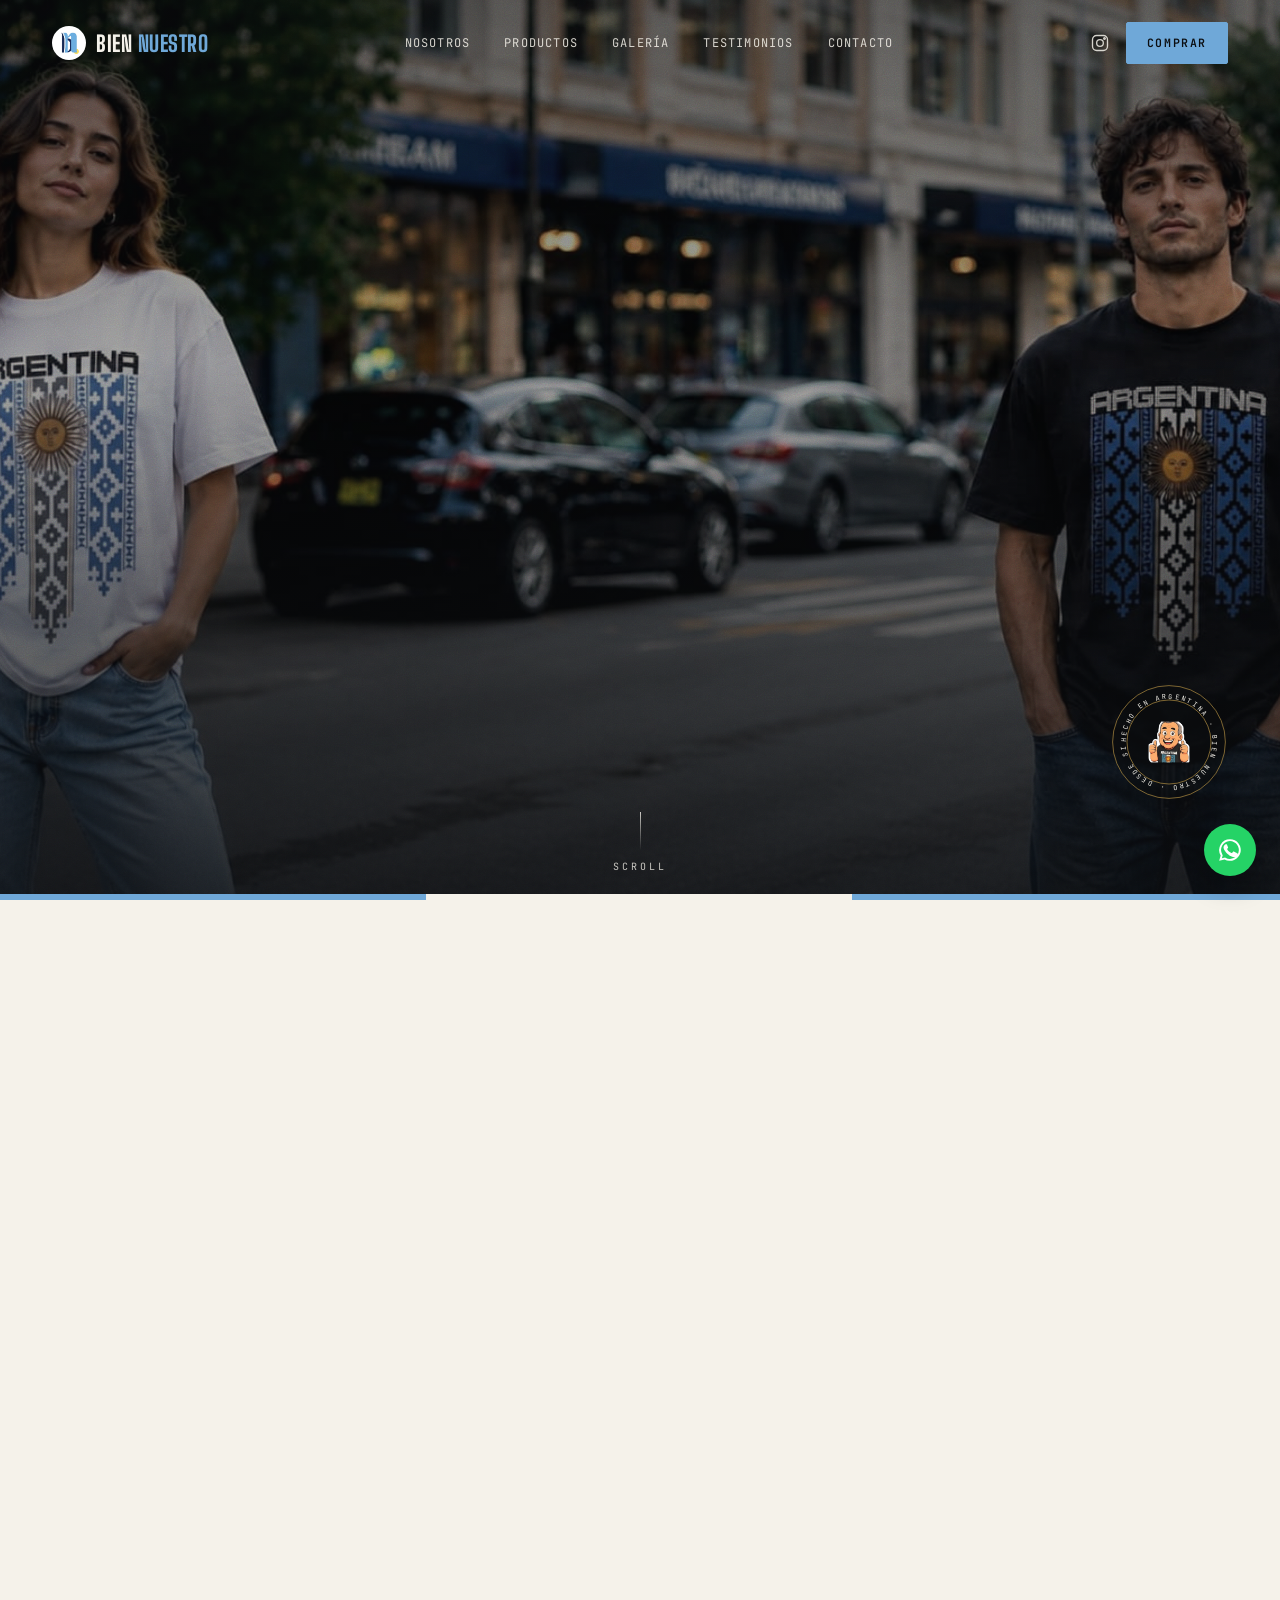
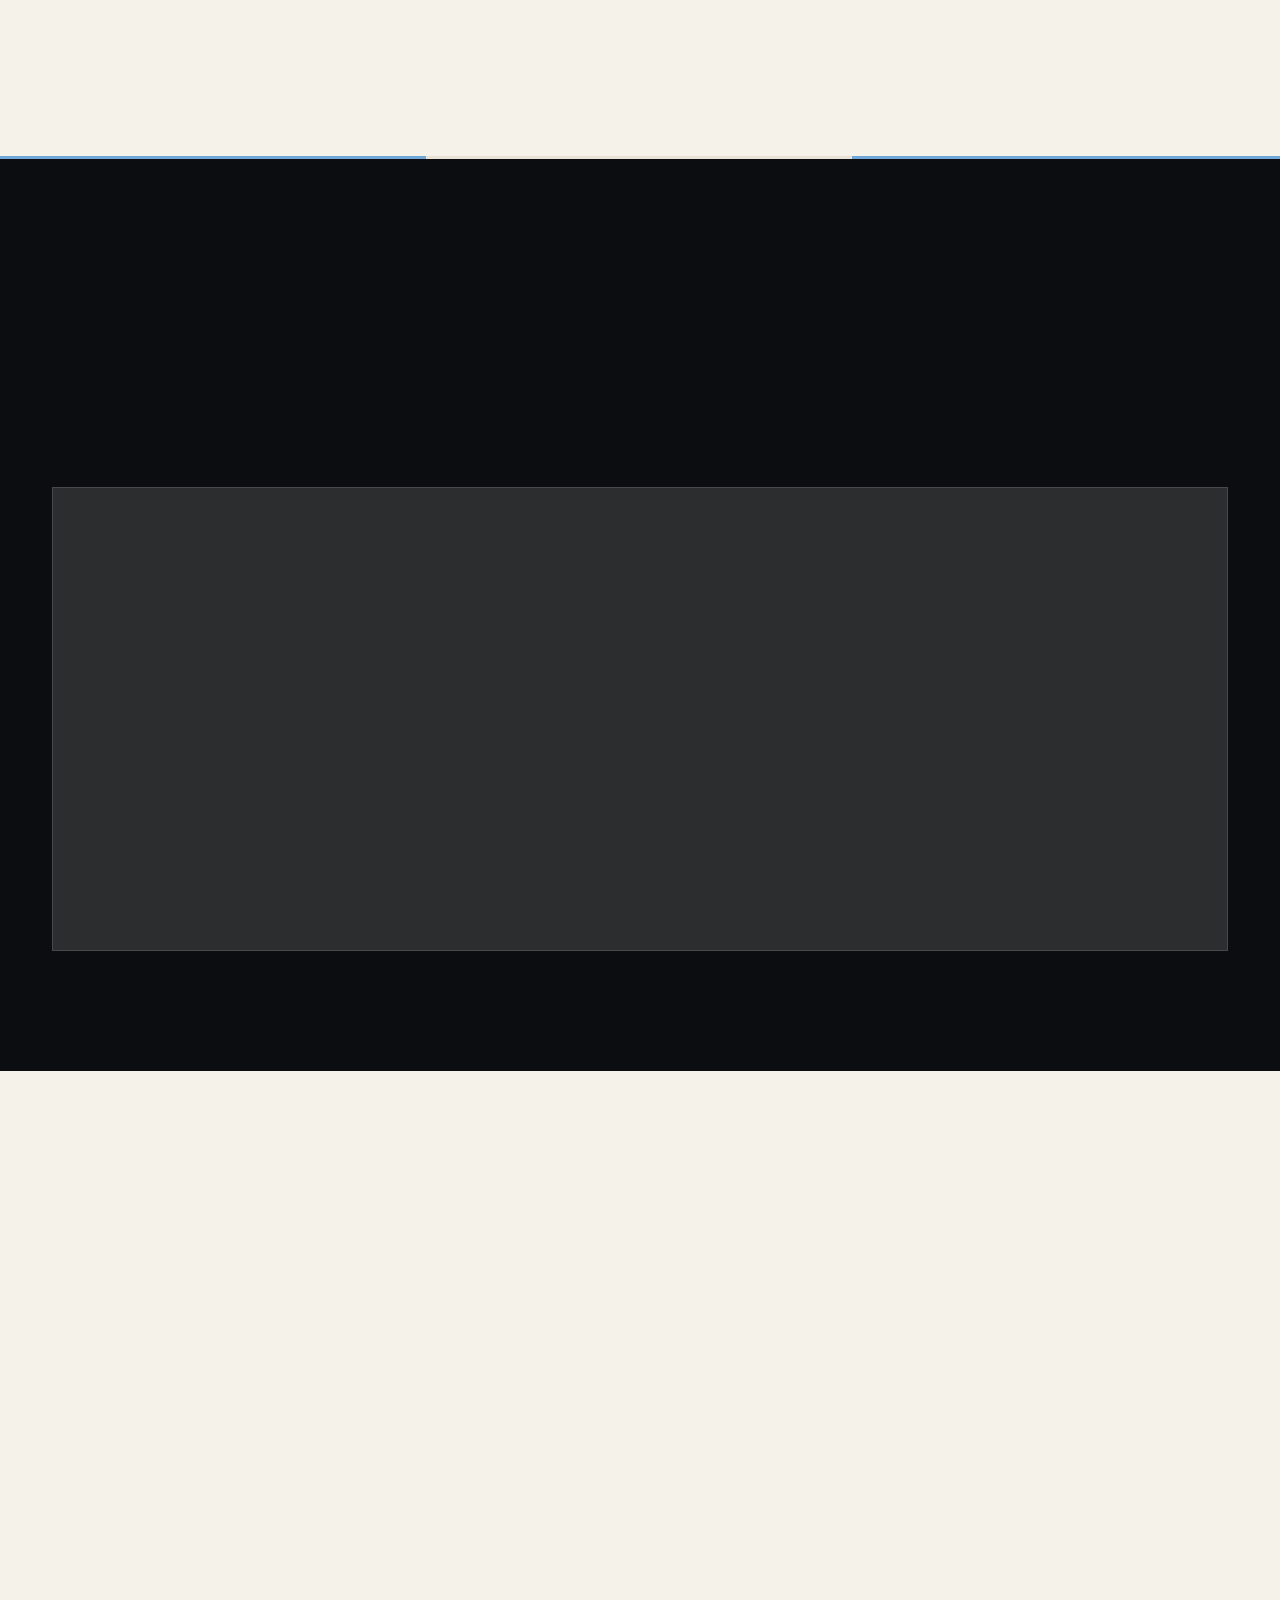
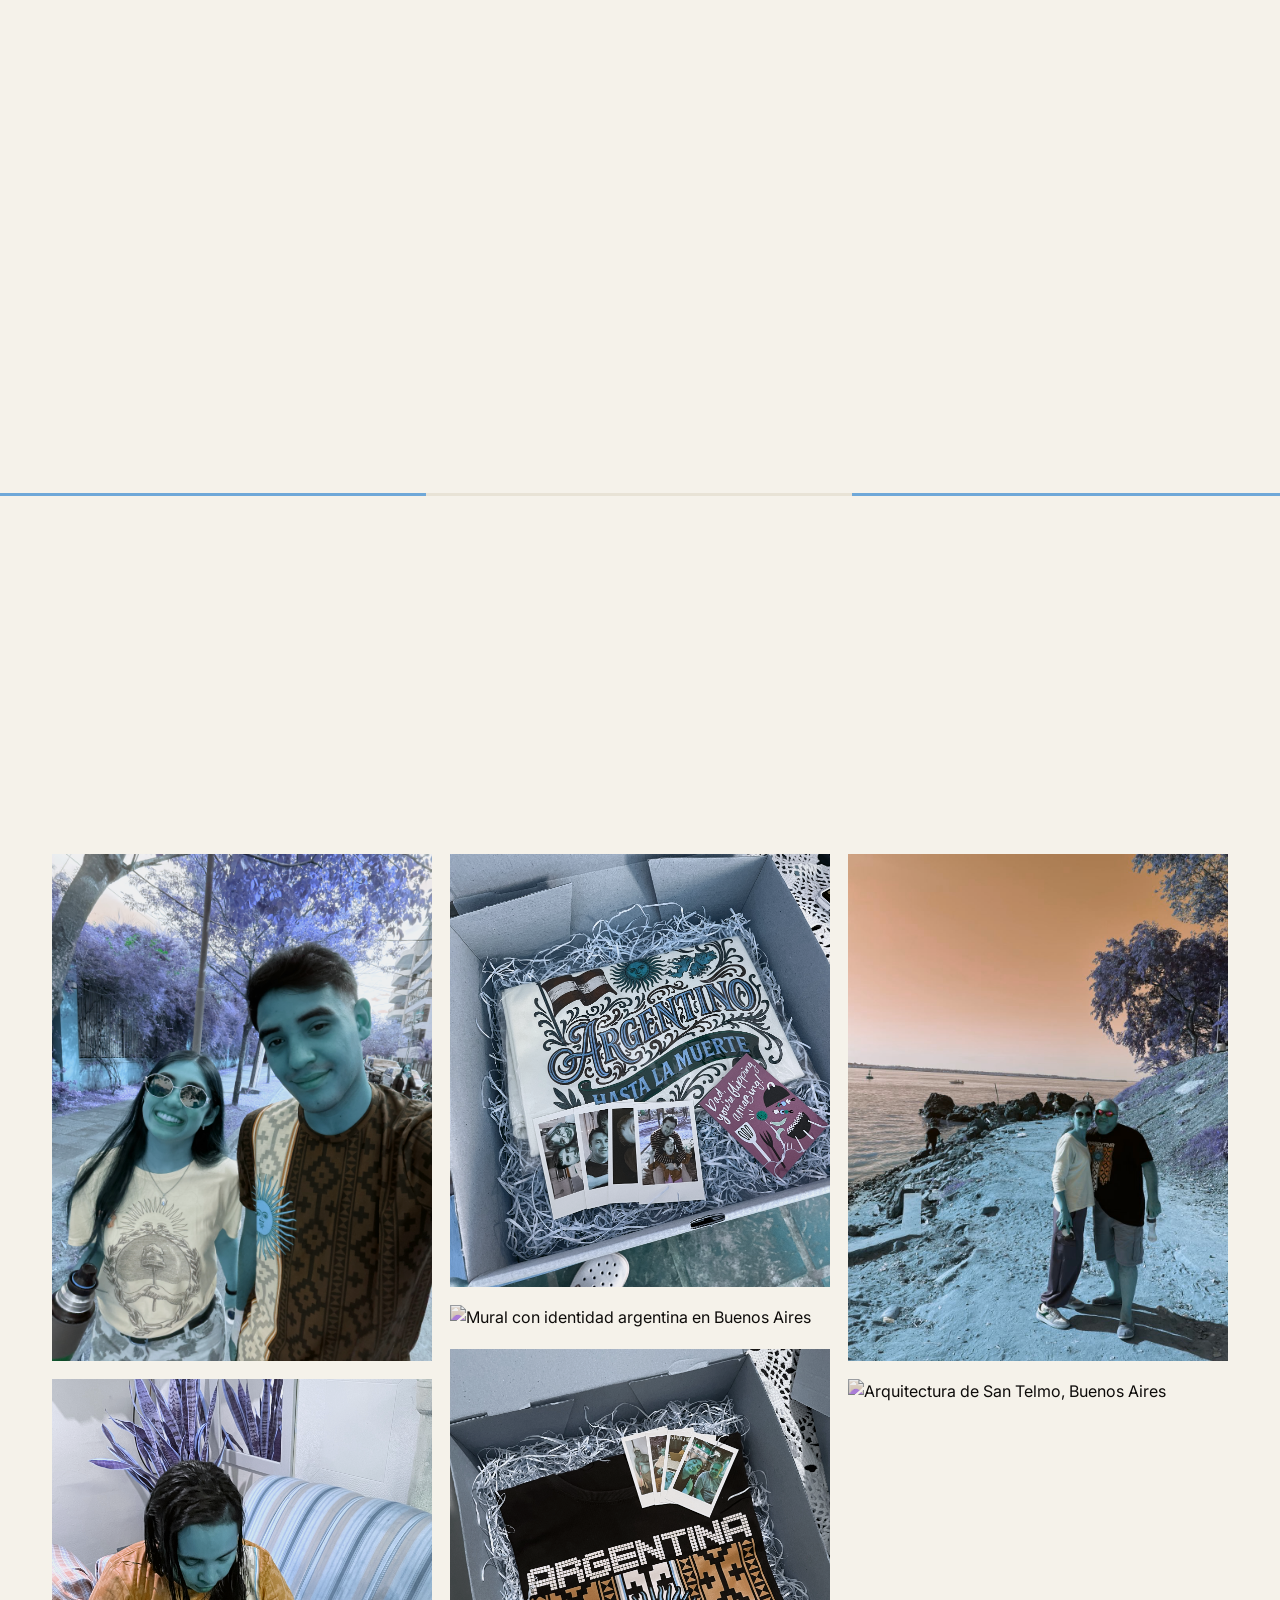
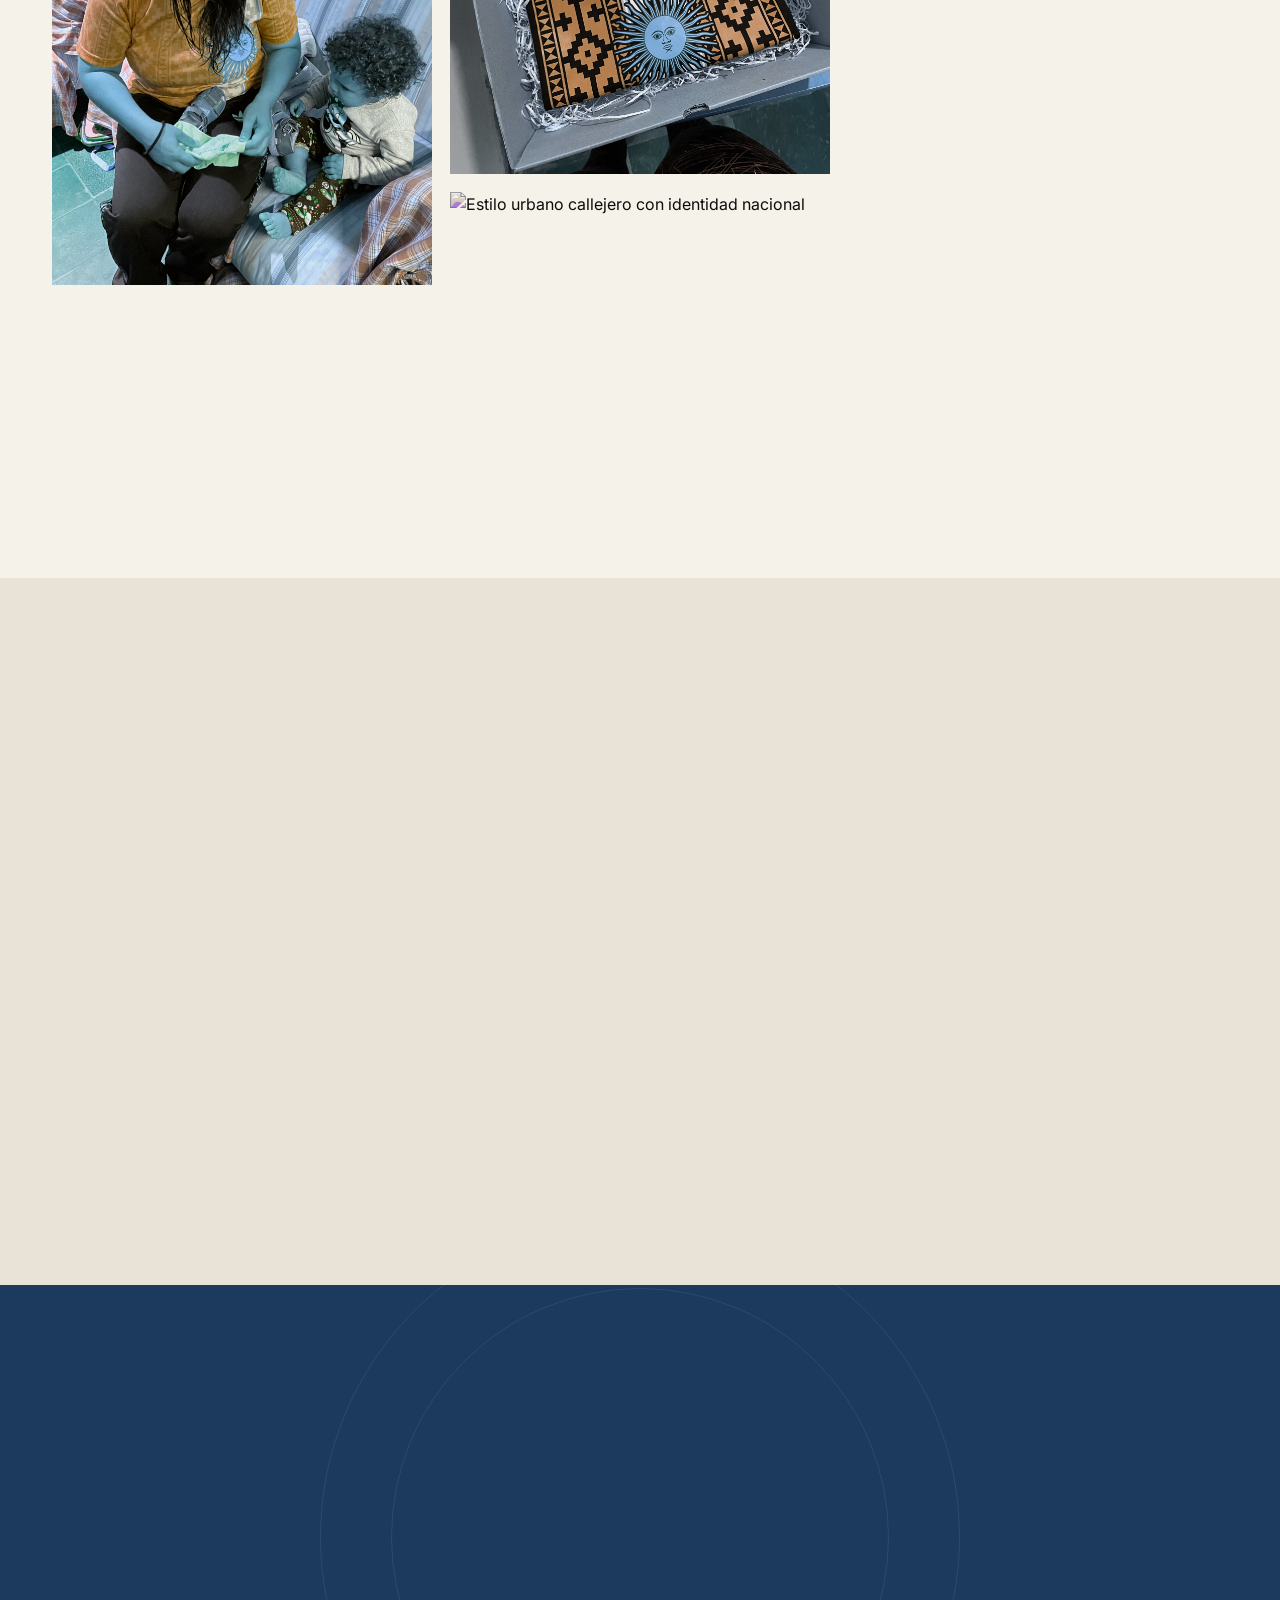
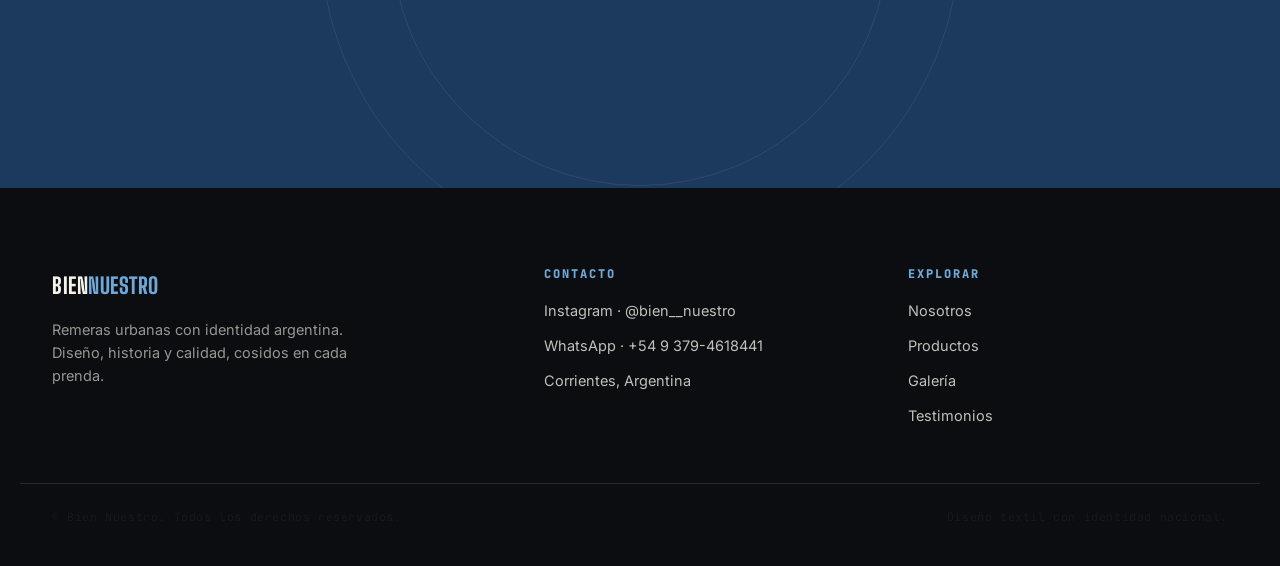
==== bien.html @ 84ff48a2 "first commit" ====
<!DOCTYPE html>
<html lang="es-AR">
<head>
<meta charset="UTF-8">
<meta name="viewport" content="width=device-width, initial-scale=1.0">
<title>Bien Nuestro — Remeras urbanas con identidad argentina</title>
<meta name="title" content="Bien Nuestro — Remeras urbanas con identidad argentina">
<meta name="description" content="Remeras urbanas con diseños exclusivos inspirados en la historia y la cultura argentina: Guarda Pampa, San Martín, Escudo Nacional, Malvinas y más. Producción nacional, calidad premium, envíos a todo el país.">
<meta name="keywords" content="remeras argentinas, ropa urbana argentina, remeras guarda pampa, remeras san martin, indumentaria nacional, bien nuestro">
<meta name="author" content="Bien Nuestro">
<meta name="robots" content="index, follow">
<link rel="canonical" href="https://www.biennuestro.com.ar/">

<!-- Open Graph -->
<meta property="og:type" content="website">
<meta property="og:url" content="https://www.biennuestro.com.ar/">
<meta property="og:title" content="Bien Nuestro — Remeras urbanas con identidad argentina">
<meta property="og:description" content="Diseños exclusivos inspirados en la historia y la cultura argentina. Producción nacional, calidad premium.">
<meta property="og:image" content="https://images.unsplash.com/photo-1521572163474-6864f9cf17ab?w=1200&q=80">
<meta property="og:locale" content="es_AR">

<!-- Twitter -->
<meta property="twitter:card" content="summary_large_image">
<meta property="twitter:title" content="Bien Nuestro — Remeras urbanas con identidad argentina">
<meta property="twitter:description" content="Diseños exclusivos inspirados en la historia y la cultura argentina. Producción nacional, calidad premium.">
<meta property="twitter:image" content="https://images.unsplash.com/photo-1521572163474-6864f9cf17ab?w=1200&q=80">

<link rel="icon" type="image/svg+xml" href="./Images/logo.png"/>

<link rel="preconnect" href="https://fonts.googleapis.com">
<link rel="preconnect" href="https://fonts.gstatic.com" crossorigin>
<link href="https://fonts.googleapis.com/css2?family=Big+Shoulders+Display:wght@600;700;800;900&family=Inter:wght@400;500;600;700&family=JetBrains+Mono:wght@400;500;600&display=swap" rel="stylesheet">

<link rel="stylesheet" href="./Css/style.css">
</head>
<body>

<!-- ============ SKIP LINK ============ -->
<a class="skip-link" href="#main">Saltar al contenido principal</a>

<!-- ============ HEADER ============ -->
<header class="site-header" id="siteHeader">
  <div class="wrap header-inner">
    <a href="#inicio" class="brand" aria-label="Bien Nuestro — inicio">
      <span class="brand-mark" aria-hidden="true">
        <img src="./Images/logo.jpeg" alt="Logo de Bien Nuestro" width="34" height="34" loading="lazy" style="border-radius: 50%;" />
      </span>
      <span class="brand-name">BIEN <em>NUESTRO</em></span>
      <!-- <span class="brand-name">
        <img src="./Images/bien_nuestro.png" alt="Bien Nuestro" width="100" height="auto" />
      </span> -->
    </a>

    <nav class="main-nav" id="mainNav" aria-label="Navegación principal">
      <a href="#nosotros">Nosotros</a>
      <a href="#productos">Productos</a>
      <a href="#galeria">Galería</a>
      <a href="#testimonios">Testimonios</a>
      <a href="#contacto">Contacto</a>
    </nav>

    <div class="header-actions">
      <a href="https://instagram.com/bien__nuestro" target="_blank" rel="noopener" class="icon-link" aria-label="Instagram de Bien Nuestro">
        <svg viewBox="0 0 24 24" width="20" height="20" fill="none" stroke="currentColor" stroke-width="1.6"><rect x="3" y="3" width="18" height="18" rx="5"/><circle cx="12" cy="12" r="4"/><circle cx="17.4" cy="6.6" r="1"/></svg>
      </a>
      <a href="#productos" class="btn btn-primary btn-small">Comprar</a>
      <button class="menu-toggle" id="menuToggle" aria-label="Abrir menú" aria-expanded="false" aria-controls="mainNav">
        <span></span><span></span><span></span>
      </button>
    </div>
  </div>
</header>

<main id="main">

  <!-- ============ HERO ============ -->
  <section class="hero" id="inicio">
    <div class="hero-media" id="heroMedia">
      <!-- <img src="https://images.unsplash.com/photo-1521572163474-6864f9cf17ab?w=1800&q=80" alt="Persona caminando por una calle de San Telmo, Buenos Aires, con una remera de Bien Nuestro" loading="eager"> -->
      <img src="./Images/hero.jpeg" alt="Persona caminando por una calle de San Telmo, Buenos Aires, con una remera de Bien Nuestro" loading="eager">
      <div class="hero-scrim" aria-hidden="true"></div>
      <div class="hero-grain" aria-hidden="true"></div>
    </div>

    <div class="hero-stripe" aria-hidden="true"></div>

    <div class="wrap hero-content">
      <p class="eyebrow reveal">HECHO EN ARGENTINA · COLECCIÓN URBANA</p>
      <h1 class="hero-title reveal">Vestí con orgullo<br>nuestra identidad.</h1>
      <p class="hero-sub reveal">Remeras urbanas con diseños inspirados en la historia,<br class="only-desktop"> la cultura y el espíritu argentino.</p>
      <div class="hero-actions reveal">
        <a href="#productos" class="btn btn-primary">Comprar ahora</a>
        <a href="#productos" class="btn btn-outline-light">Ver catálogo</a>
        <a href="https://instagram.com/bien__nuestro" target="_blank" rel="noopener" class="btn btn-ghost-light">
          <svg viewBox="0 0 24 24" width="16" height="16" fill="none" stroke="currentColor" stroke-width="1.8"><rect x="3" y="3" width="18" height="18" rx="5"/><circle cx="12" cy="12" r="4"/><circle cx="17.4" cy="6.6" r="1"/></svg>
          Instagram
        </a>
      </div>
    </div>

    <div class="hero-seal" aria-hidden="true">
      <svg viewBox="0 0 200 200" width="120" height="120" xmlns:xlink="http://www.w3.org/1999/xlink">
        <defs>
          <path id="sealCircle" d="M100,100 m-72,0 a72,72 0 1,1 144,0 a72,72 0 1,1 -144,0"/>
          <clipPath id="avatarClip">
            <circle cx="100" cy="100" r="50"/>
          </clipPath>
        </defs>
        <circle cx="100" cy="100" r="94" fill="rgba(11,13,16,0.55)" stroke="#C9A24B" stroke-width="1"/>
        <circle cx="100" cy="100" r="70" fill="none" stroke="#C9A24B" stroke-width="1"/>
        <text font-family="'JetBrains Mono', monospace" font-size="11.2" letter-spacing="3.5" fill="#F5F2EA">
          <textPath href="#sealCircle" startOffset="0%">HECHO EN ARGENTINA · BIEN NUESTRO · DESDE SIEMPRE ·</textPath>
        </text>
        <image xlink:href="./Images/tonito.png" href="./Images/tonito.png" title="Tono Souza" width="68" height="68" x="66" y="66" clip-path="url(#avatarClip)" preserveAspectRatio="xMidYMid slice"/>
        <!-- <circle cx="100" cy="100" r="34" fill="none" stroke="#C9A24B" stroke-width="0"/> -->
      </svg>
    </div>

    <button class="scroll-cue" id="scrollCue" aria-label="Bajar a la siguiente sección">
      <span class="scroll-cue-line"></span>
      <span class="scroll-cue-label">SCROLL</span>
    </button>
  </section>

  <!-- ============ NOSOTROS ============ -->
  <section class="section nosotros" id="nosotros">
    <div class="wrap nosotros-grid">
      <div class="nosotros-media reveal">
        <!-- <img src="https://images.unsplash.com/photo-1489274495757-95c7c837b101?w=1000&q=80" alt="Detalle de estampado textil sobre una remera negra, técnica de serigrafía" loading="lazy"> -->
        <img src="./Images/IMG_5255.jpg" alt="Detalle de estampado textil sobre una remera negra, técnica de serigrafía" loading="lazy">
        <span class="tag-float">ED. NACIONAL</span>
      </div>
      <div class="nosotros-copy">
        <p class="eyebrow reveal">NUESTRA HISTORIA</p>
        <h2 class="reveal">No es una remera.<br>Es una manera de pararse frente al mundo.</h2>
        <p class="reveal">Bien Nuestro nació de una idea simple: la identidad argentina no se guarda en un cajón, se usa todos los días. Tomamos lo que nos representa —la Guarda Pampa, el Sol de Mayo, la figura de San Martín, el Escudo, las Islas Malvinas— y lo llevamos a la calle, al subte, a la cancha, al asado con amigos.</p>
        <p class="reveal">Cada diseño se piensa, se dibuja y se estampa en Argentina, con procesos que priorizan la durabilidad del color y la calidad de la tela por sobre la producción en masa. No tenemos remeras para todos. Las tenemos para quienes eligen llevar puesto lo que son.</p>
        <div class="nosotros-stats reveal">
          <div><strong>100%</strong><span>Producción nacional</span></div>
          <div><strong>+30</strong><span>Diseños exclusivos</span></div>
          <div><strong>&#9733;&#9733;&#9733;&#9733;&#9733;</strong><span>Calidad certificada</span></div>
        </div>
      </div>
    </div>
  </section>

  <div class="flag-divider" aria-hidden="true"></div>

  <!-- ============ BENEFICIOS ============ -->
  <section class="section beneficios">
    <div class="wrap">
      <div class="section-head center">
        <p class="eyebrow reveal">POR QUÉ BIEN NUESTRO</p>
        <h2 class="reveal">Cada detalle, pensado para durar</h2>
      </div>
      <ul class="beneficios-grid">
        <li class="reveal">
          <svg viewBox="0 0 24 24" width="30" height="30" fill="none" stroke="currentColor" stroke-width="1.5"><path d="M12 2l7 4v6c0 5-3.5 8.5-7 10-3.5-1.5-7-5-7-10V6z"/><path d="M9 12l2 2 4-4"/></svg>
          <h3>Calidad premium</h3>
          <p>Algodón de gramaje superior, seleccionado para que la prenda mantenga su forma lavado tras lavado.</p>
        </li>
        <li class="reveal">
          <svg viewBox="0 0 24 24" width="30" height="30" fill="none" stroke="currentColor" stroke-width="1.5"><path d="M4 4h16v16H4z"/><path d="M4 9h16M9 21V9"/></svg>
          <h3>Estampados duraderos</h3>
          <p>Serigrafía de alta densidad que resiste el uso diario sin agrietarse ni perder color.</p>
        </li>
        <li class="reveal">
          <svg viewBox="0 0 24 24" width="30" height="30" fill="none" stroke="currentColor" stroke-width="1.5"><circle cx="12" cy="8" r="4"/><path d="M4 21c1-4 5-6 8-6s7 2 8 6"/></svg>
          <h3>Diseños exclusivos</h3>
          <p>Ilustraciones propias, no genéricas: cada gráfico se crea a partir de un símbolo real de nuestra historia.</p>
        </li>
        <li class="reveal">
          <svg viewBox="0 0 24 24" width="30" height="30" fill="none" stroke="currentColor" stroke-width="1.5"><path d="M3 12l9-9 9 9"/><path d="M5 10v10h14V10"/></svg>
          <h3>Producción nacional</h3>
          <p>Confeccionadas por talleres argentinos, sosteniendo trabajo y oficio local en cada prenda.</p>
        </li>
        <li class="reveal">
          <svg viewBox="0 0 24 24" width="30" height="30" fill="none" stroke="currentColor" stroke-width="1.5"><rect x="1" y="7" width="15" height="10" rx="1"/><path d="M16 10h4l3 3v4h-7z"/><circle cx="6" cy="19" r="1.6"/><circle cx="18" cy="19" r="1.6"/></svg>
          <h3>Envíos a todo el país</h3>
          <p>Recibí tu pedido estés donde estés, con seguimiento desde que sale del local.</p>
        </li>
        <li class="reveal">
          <svg viewBox="0 0 24 24" width="30" height="30" fill="none" stroke="currentColor" stroke-width="1.5"><path d="M21 15a2 2 0 01-2 2H7l-4 4V5a2 2 0 012-2h14a2 2 0 012 2z"/></svg>
          <h3>Atención personalizada</h3>
          <p>Te asesoramos por WhatsApp antes, durante y después de la compra. Sin bots, sin vueltas.</p>
        </li>
      </ul>
    </div>
  </section>

  <!-- ============ PRODUCTOS ============ -->
  <section class="section productos" id="productos">
    <div class="wrap">
      <div class="section-head">
        <p class="eyebrow reveal">CATÁLOGO</p>
        <h2 class="reveal">Diseños que cuentan quiénes somos</h2>
        <p class="section-lead reveal">Cada remera es una ficha de nuestra identidad. Elegí la que más te representa.</p>
      </div>

      <div class="productos-grid">
        <article class="product-card product-card--large reveal">
          <div class="product-media">
            <!-- <img src="https://images.unsplash.com/photo-1503342217505-b0a15ec3261c?w=1000&q=80" alt="Remera Bien Nuestro con diseño Guarda Pampa" loading="lazy"> -->
            <img src="./Images/IMG_8221.jpg" alt="Remera Bien Nuestro con diseño Guarda Pampa" loading="lazy">
            <span class="product-badge">CP-R00001</span>
          </div>
          <div class="product-body">
            <h3>Guarda Pampa</h3>
            <p>El patrón textil más antiguo de nuestra tierra, reinterpretado en clave urbana. Un clásico que nunca pasa de moda porque nunca fue moda: es raíz.</p>
            <a href="#contacto" class="btn btn-outline-dark btn-small">Consultar</a>
          </div>
        </article>

        <article class="product-card reveal">
          <div class="product-media">
            <!-- <img src="https://images.unsplash.com/photo-1521572267360-ee0c2909d518?w=700&q=80" alt="Remera Bien Nuestro con diseño del General José de San Martín" loading="lazy"> -->
            <img src="https://images.unsplash.com/photo-1521572267360-ee0c2909d518?w=700&q=80" alt="Remera Bien Nuestro con diseño del General José de San Martín" loading="lazy">
            <span class="product-badge">CP-R00012</span>
          </div>
          <div class="product-body">
            <h3>General San Martín</h3>
            <p>El Libertador, ilustrado con trazo urbano. Para llevar la historia sin solemnidad.</p>
            <a href="#contacto" class="btn btn-outline-dark btn-small">Consultar</a>
          </div>
        </article>

        <article class="product-card reveal">
          <div class="product-media">
            <!-- <img src="https://images.unsplash.com/photo-1600185365483-26d7a4cc7519?w=700&q=80" alt="Remera Bien Nuestro con Escudo Nacional Argentino" loading="lazy"> -->
            <img src="./Images/IMG_5227.jpg" alt="Remera Bien Nuestro con Escudo Nacional Argentino" loading="lazy">
            <span class="product-badge">ED. 003</span>
          </div>
          <div class="product-body">
            <h3>Escudo Nacional</h3>
            <p>Nuestro símbolo patrio más reconocido, con un tratamiento gráfico moderno y minimalista.</p>
            <a href="#contacto" class="btn btn-outline-dark btn-small">Consultar</a>
          </div>
        </article>

        <article class="product-card reveal">
          <div class="product-media">
            <!-- <img src="https://images.unsplash.com/photo-1516762689617-e1cffcef479d?w=700&q=80" alt="Remera Bien Nuestro con diseño Islas Malvinas" loading="lazy"> -->
            <img src="https://images.unsplash.com/photo-1516762689617-e1cffcef479d?w=700&q=80" alt="Remera Bien Nuestro con diseño Islas Malvinas" loading="lazy">
            <span class="product-badge">ED. 004</span>
          </div>
          <div class="product-body">
            <h3>Islas Malvinas</h3>
            <p>Memoria y soberanía en un diseño sobrio. Un homenaje que se lleva con respeto.</p>
            <a href="#contacto" class="btn btn-outline-dark btn-small">Consultar</a>
          </div>
        </article>

        <article class="product-card reveal">
          <div class="product-media">
            <!-- <img src="https://images.unsplash.com/photo-1618354691373-d851c5c3a990?w=700&q=80" alt="Remera Bien Nuestro con la Bandera Argentina" loading="lazy"> -->
             <img src="https://images.unsplash.com/photo-1618354691373-d851c5c3a990?w=700&q=80" alt="Remera Bien Nuestro con la Bandera Argentina" loading="lazy">
            <span class="product-badge">ED. 005</span>
          </div>
          <div class="product-body">
            <h3>Bandera Argentina</h3>
            <p>Celeste y blanco, directo al pecho. El diseño más elegido por quienes no se guardan nada.</p>
            <a href="#contacto" class="btn btn-outline-dark btn-small">Consultar</a>
          </div>
        </article>

        <article class="product-card product-card--gold reveal">
          <div class="product-media">
            <!-- <img src="https://images.unsplash.com/photo-1503342394128-c104d54dba01?w=700&q=80" alt="Remera Bien Nuestro edición especial numerada" loading="lazy"> -->
            <img src="./Images/IMG_6797.jpg" alt="Remera Bien Nuestro edición especial numerada" loading="lazy">
            <span class="product-badge product-badge--gold">EDICIÓN LIMITADA</span>
          </div>
          <div class="product-body">
            <h3>Ediciones especiales</h3>
            <p>Tiradas cortas y numeradas. Cuando se agotan, no vuelven. Así de simple, así de exclusivo.</p>
            <a href="#contacto" class="btn btn-outline-dark btn-small">Consultar</a>
          </div>
        </article>
      </div>
    </div>
  </section>

  <div class="flag-divider" aria-hidden="true"></div>

  <!-- ============ GALERÍA ============ -->
  <section class="section galeria" id="galeria">
    <div class="wrap">
      <div class="section-head">
        <p class="eyebrow reveal">@BIEN__NUESTRO</p>
        <h2 class="reveal">La calle es nuestra pasarela</h2>
        <p class="section-lead reveal">Un vistazo a cómo nuestra comunidad usa Bien Nuestro, todos los días, en todos lados.</p>
      </div>

      <div class="masonry" id="masonry">
        <img src="./Images/IMG_5210.jpg" alt="Comunidad Bien Nuestro en la calle" loading="lazy">
        <img src="./Images/IMG_6800.jpg" alt="Detalle de remera con diseño patrio" loading="lazy">
        <img src="./Images/IMG_6622.jpg" alt="Look urbano con remera Bien Nuestro" loading="lazy">
        <img src="https://images.unsplash.com/photo-1441984904996-e0b6ba687e04?w=600&q=80" alt="Mural con identidad argentina en Buenos Aires" loading="lazy">
        <img src="./Images/IMG_6455.jpg" alt="Grupo de amigos usando remeras Bien Nuestro" loading="lazy">
        <img src="https://images.unsplash.com/photo-1495105787522-5334e3ffa0ef?w=600&q=80" alt="Estilo urbano callejero con identidad nacional" loading="lazy">
        <img src="./Images/IMG_9530.jpeg" alt="Retrato urbano con remera de diseño argentino" loading="lazy">
        <img src="https://images.unsplash.com/photo-1516575334481-f85287c2c82d?w=600&q=80" alt="Arquitectura de San Telmo, Buenos Aires" loading="lazy">
      </div>

      <div class="galeria-cta reveal">
        <a href="https://instagram.com/bien__nuestro" target="_blank" rel="noopener" class="btn btn-outline-dark">
          Ver más en Instagram
        </a>
        <p class="galeria-note">Conectá tu feed real de @bien__nuestro reemplazando estas imágenes por la API de Instagram Basic Display o un plugin de feed embebido.</p>
      </div>
    </div>
  </section>

  <!-- ============ TESTIMONIOS ============ -->
  <section class="section testimonios" id="testimonios">
    <div class="wrap">
      <div class="section-head center">
        <p class="eyebrow reveal">LO QUE DICEN</p>
        <h2 class="reveal">Historias con nuestra remera puesta</h2>
      </div>

      <div class="testimonios-grid">
        <blockquote class="testi-card reveal">
          <span class="testi-stamp" aria-hidden="true">★★★★★</span>
          <p>"La calidad de la tela me sorprendió. Ya la lavé un montón de veces y el estampado de la Guarda Pampa sigue intacto. Se nota que está pensada para durar."</p>
          <footer><strong>Rocío A.</strong><span>Córdoba Capital</span></footer>
        </blockquote>
        <blockquote class="testi-card reveal">
          <span class="testi-stamp" aria-hidden="true">★★★★★</span>
          <p>"Compré la de San Martín para el 17 de agosto y terminé usándola todas las semanas. Es rara la remera que te hace sentir identificado de verdad."</p>
          <footer><strong>Franco M.</strong><span>Rosario, Santa Fe</span></footer>
        </blockquote>
        <blockquote class="testi-card reveal">
          <span class="testi-stamp" aria-hidden="true">★★★★★</span>
          <p>"Pedí por WhatsApp y me asesoraron con el talle enseguida. Llegó antes de lo esperado y el packaging ya te mete en el clima de la marca."</p>
          <footer><strong>Camila S.</strong><span>Mendoza</span></footer>
        </blockquote>
      </div>
    </div>
  </section>

  <!-- ============ CTA ============ -->
  <section class="cta-banda">
    <div class="cta-seal" aria-hidden="true"></div>
    <div class="wrap cta-inner">
      <h2 class="reveal">Cada remera cuenta una historia.<br>Elegí la tuya.</h2>
      <div class="hero-actions reveal">
        <a href="#productos" class="btn btn-primary">Comprar</a>
        <a href="https://wa.me/5493794618441?text=Hola!%20Quiero%20consultar%20por%20una%20remera%20Bien%20Nuestro" target="_blank" rel="noopener" class="btn btn-outline-light">Escribir por WhatsApp</a>
      </div>
    </div>
  </section>

</main>

<!-- ============ FOOTER ============ -->
<footer class="site-footer" id="contacto">
  <div class="wrap footer-grid">
    <div class="footer-brand">
      <span class="brand-name light">BIEN<em>NUESTRO</em></span>
      <p>Remeras urbanas con identidad argentina. Diseño, historia y calidad, cosidos en cada prenda.</p>
    </div>

    <div class="footer-col">
      <h4>Contacto</h4>
      <ul>
        <li><a href="https://instagram.com/bien__nuestro" target="_blank" rel="noopener">Instagram · @bien__nuestro</a></li>
        <li><a href="https://wa.me/5493794618441" target="_blank" rel="noopener">WhatsApp · +54 9 379-4618441</a></li>
        <li>Corrientes, Argentina</li>
      </ul>
    </div>

    <div class="footer-col">
      <h4>Explorar</h4>
      <ul>
        <li><a href="#nosotros">Nosotros</a></li>
        <li><a href="#productos">Productos</a></li>
        <li><a href="#galeria">Galería</a></li>
        <li><a href="#testimonios">Testimonios</a></li>
      </ul>
    </div>
  </div>

  <div class="wrap footer-bottom">
    <p>&copy; <span id="year"></span> Bien Nuestro. Todos los derechos reservados.</p>
    <p class="footer-made">Diseño textil con identidad nacional.</p>
  </div>
</footer>

<!-- ============ FLOATING ACTIONS ============ -->
<a href="https://wa.me/5493794618441?text=Hola!%20Quiero%20consultar%20por%20una%20remera%20Bien%20Nuestro" target="_blank" rel="noopener" class="fab fab-whatsapp" aria-label="Escribir por WhatsApp">
  <svg viewBox="0 0 24 24" width="26" height="26" fill="currentColor"><path d="M17.5 14.4c-.3-.1-1.7-.9-2-1s-.5-.1-.7.1-.8 1-.9 1.2-.3.2-.6.1a8 8 0 01-2.3-1.4 8.7 8.7 0 01-1.6-2c-.2-.3 0-.5.1-.6l.4-.5.3-.4a.6.6 0 000-.5c-.1-.1-.7-1.6-.9-2.2s-.5-.5-.7-.5h-.6a1.2 1.2 0 00-.8.4A3.5 3.5 0 006 9.5c0 1.6 1.2 3.2 1.4 3.4s2.3 3.5 5.6 4.9a19 19 0 001.9.7 4.5 4.5 0 002 .1c.7-.1 1.9-.8 2.2-1.5s.3-1.3.2-1.5-.3-.2-.6-.3z"/><path d="M12 2a10 10 0 00-8.6 15.1L2 22l5-1.3A10 10 0 1012 2zm0 18.2a8.2 8.2 0 01-4.2-1.1l-.3-.2-3 .8.8-2.9-.2-.3A8.2 8.2 0 1112 20.2z"/></svg>
</a>

<button class="fab fab-top" id="backToTop" aria-label="Volver arriba">
  <svg viewBox="0 0 24 24" width="20" height="20" fill="none" stroke="currentColor" stroke-width="2"><path d="M12 19V5M5 12l7-7 7 7"/></svg>
</button>

<script src="js/main.js"></script>
</body>
</html>
---- Css/style.css ----
/* ==========================================================================
   BIEN NUESTRO — Design tokens
   ========================================================================== */
:root{
  /* Color */
  --ink:        #0B0D10;   /* negro profundo */
  --ink-soft:   #16191D;
  --paper:      #F5F2EA;   /* blanco cálido */
  --paper-dim:  #E8E3D6;
  --celeste:    #6FA8D8;   /* celeste argentino, tono premium */
  --celeste-deep:#1C3A5E;  /* fondo oscuro con matiz celeste */
  --gold:       #C9A24B;   /* detalle dorado, exclusividad */
  --gray:       #8B8D91;

  /* Type */
  --f-display: 'Big Shoulders Display', 'Arial Narrow', sans-serif;
  --f-body: 'Inter', -apple-system, BlinkMacSystemFont, sans-serif;
  --f-mono: 'JetBrains Mono', ui-monospace, monospace;

  --container: 1240px;
  --radius: 2px;
}

*,*::before,*::after{ box-sizing: border-box; }
html{ scroll-behavior: smooth; }
@media (prefers-reduced-motion: reduce){
  html{ scroll-behavior: auto; }
  *,*::before,*::after{ animation-duration: 0.001ms !important; animation-iteration-count: 1 !important; transition-duration: 0.001ms !important; scroll-behavior: auto !important; }
}

body{
  margin:0;
  background: var(--paper);
  color: var(--ink);
  font-family: var(--f-body);
  font-size: 16px;
  line-height: 1.6;
  -webkit-font-smoothing: antialiased;
}

img{ max-width: 100%; display:block; }
a{ color: inherit; text-decoration: none; }
ul{ list-style: none; margin:0; padding:0; }
h1,h2,h3,h4{ font-family: var(--f-display); font-weight: 800; line-height: 1.02; margin: 0 0 .5em; letter-spacing: .2px; }
p{ margin: 0 0 1em; color: var(--ink-soft); }

.wrap{ max-width: var(--container); margin: 0 auto; padding: 0 32px; }

.skip-link{
  position:absolute; left:-999px; top:0; background:var(--ink); color:var(--paper);
  padding: 12px 18px; z-index: 999; font-family: var(--f-mono); font-size: 13px;
}
.skip-link:focus{ left: 12px; top: 12px; }

:focus-visible{ outline: 2px solid var(--celeste); outline-offset: 3px; }

.only-desktop{ display: none; }
@media (min-width: 860px){ .only-desktop{ display: inline; } }

/* ==========================================================================
   Buttons
   ========================================================================== */
.btn{
  display: inline-flex; align-items:center; gap: 8px; justify-content:center;
  padding: 15px 30px; font-family: var(--f-mono); font-size: 12.5px; font-weight: 600;
  letter-spacing: 1.6px; text-transform: uppercase;
  border: 1px solid transparent; border-radius: var(--radius);
  cursor: pointer; transition: transform .25s ease, background-color .25s ease, color .25s ease, border-color .25s ease;
  white-space: nowrap;
}
.btn:hover{ transform: translateY(-2px); }
.btn-small{ padding: 11px 20px; font-size: 11.5px; }

.btn-primary{ background: var(--celeste); color: var(--ink); border-color: var(--celeste); }
.btn-primary:hover{ background: var(--paper); border-color: var(--paper); }

.btn-outline-light{ border-color: rgba(245,242,234,.55); color: var(--paper); }
.btn-outline-light:hover{ border-color: var(--paper); background: rgba(245,242,234,.08); }

.btn-ghost-light{ color: var(--paper); border-color: transparent; opacity:.85; }
.btn-ghost-light:hover{ opacity: 1; }

.btn-outline-dark{ border-color: var(--ink); color: var(--ink); }
.btn-outline-dark:hover{ background: var(--ink); color: var(--paper); }

/* ==========================================================================
   Header
   ========================================================================== */
.site-header{
  position: fixed; top:0; left:0; right:0; z-index: 500;
  padding: 22px 0;
  transition: background-color .35s ease, padding .35s ease, box-shadow .35s ease;
}
.site-header.scrolled{
  background: rgba(11,13,16,.92); backdrop-filter: blur(10px);
  padding: 12px 0; box-shadow: 0 8px 30px rgba(0,0,0,.25);
}
.header-inner{ display:flex; align-items:center; justify-content: space-between; gap: 20px; }

.brand{ display:flex; align-items:center; gap: 10px; color: var(--paper); }
.brand-mark{ color: var(--celeste); display:flex; }
.brand-name{ font-family: var(--f-display); font-weight: 800; font-size: 22px; letter-spacing: .5px; color: var(--paper); }
.brand-name em{ font-style: normal; color: var(--celeste); }

.main-nav{ display:none; gap: 34px; }
.main-nav a{
  color: var(--paper); font-family: var(--f-mono); font-size: 12px; letter-spacing: 1.2px;
  text-transform: uppercase; position: relative; padding: 4px 0; opacity: .85;
  transition: opacity .2s ease;
}
.main-nav a:hover{ opacity: 1; }
.main-nav a::after{
  content:''; position:absolute; left:0; bottom:-3px; width:0; height:1px; background: var(--celeste);
  transition: width .25s ease;
}
.main-nav a:hover::after{ width: 100%; }

@media (min-width: 980px){ .main-nav{ display:flex; } }

.header-actions{ display:flex; align-items:center; gap: 16px; }
.icon-link{ color: var(--paper); display:flex; opacity:.85; transition: opacity .2s ease; }
.icon-link:hover{ opacity:1; }

.menu-toggle{
  display:flex; flex-direction: column; justify-content:center; gap:5px;
  width: 34px; height: 34px; background: none; border: none; cursor:pointer; padding:0;
}
.menu-toggle span{ display:block; height: 1.6px; background: var(--paper); border-radius: 2px; transition: transform .3s ease, opacity .3s ease; }
@media (min-width: 980px){ .menu-toggle{ display:none; } }

.menu-toggle[aria-expanded="true"] span:nth-child(1){ transform: translateY(6.6px) rotate(45deg); }
.menu-toggle[aria-expanded="true"] span:nth-child(2){ opacity: 0; }
.menu-toggle[aria-expanded="true"] span:nth-child(3){ transform: translateY(-6.6px) rotate(-45deg); }

@media (max-width: 979px){
  .main-nav{
    position: fixed; inset: 0 0 0 auto; width: min(78vw, 320px); height: 100vh;
    background: var(--ink); flex-direction: column; padding: 100px 36px; gap: 26px;
    transform: translateX(100%); transition: transform .4s cubic-bezier(.77,0,.18,1); z-index: 400;
  }
  .main-nav.open{ transform: translateX(0); display: flex; }
  .main-nav a{ font-size: 15px; }
}

/* ==========================================================================
   Hero
   ========================================================================== */
.hero{
  position: relative; min-height: 100vh; display:flex; align-items:flex-end;
  overflow: hidden; color: var(--paper); isolation: isolate;
}
.hero-media{ position:absolute; inset:0; z-index:-2; }
.hero-media img{ width:100%; height:100%; object-fit: cover; 
  /*filter: grayscale(38%) sepia(12%) hue-rotate(160deg) saturate(1.3) brightness(.62); */
  filter: grayscale(38%) sepia(12%) saturate(1.3) brightness(.82); 
  transform: scale(1.06); }
.hero-scrim{
  position:absolute; inset:0;
  background: linear-gradient(180deg, rgba(11,13,16,.55) 0%, rgba(11,13,16,.25) 40%, rgba(11,13,16,.85) 100%);
}
.hero-grain{
  position:absolute; inset:0; opacity:.25; mix-blend-mode: overlay; pointer-events:none;
  background-image: url("data:image/svg+xml,%3Csvg xmlns='http://www.w3.org/2000/svg' width='120' height='120'%3E%3Cfilter id='n'%3E%3CfeTurbulence type='fractalNoise' baseFrequency='0.9' numOctaves='2' stitchTiles='stitch'/%3E%3C/filter%3E%3Crect width='100%25' height='100%25' filter='url(%23n)'/%3E%3C/svg%3E");
}
.hero-stripe{
  position:absolute; left:0; right:0; bottom: 0; height: 6px; z-index: 2;
  background: linear-gradient(90deg, var(--celeste) 0 33.3%, var(--paper) 33.3% 66.6%, var(--celeste) 66.6% 100%);
}
.hero-content{ position: relative; z-index: 3; padding-bottom: 110px; padding-top: 160px; }
.eyebrow{
  font-family: var(--f-mono); font-size: 12px; letter-spacing: 3px; text-transform: uppercase;
  color: var(--celeste); margin-bottom: 18px;
}
.hero-title{
  font-size: clamp(48px, 9vw, 112px); text-transform: uppercase; margin-bottom: 22px; max-width: 16ch;
}
.hero-sub{ font-size: clamp(16px, 2vw, 20px); max-width: 46ch; color: rgba(245,242,234,.86); margin-bottom: 38px; }
.hero-actions{ display:flex; flex-wrap: wrap; gap: 16px; }

.hero-seal{
  position: absolute; right: clamp(16px, 4vw, 64px); bottom: 90px; z-index: 4;
  animation: spin 26s linear infinite;
}
@keyframes spin{ to{ transform: rotate(360deg); } }
@media (max-width: 720px){ .hero-seal{ display:none; } }

.scroll-cue{
  position:absolute; left: 50%; bottom: 26px; transform: translateX(-50%);
  z-index: 4; background:none; border:none; color: var(--paper); cursor:pointer;
  display:flex; flex-direction:column; align-items:center; gap: 10px; opacity: .8;
}
.scroll-cue-line{ width:1px; height: 38px; background: linear-gradient(var(--paper), transparent); position:relative; overflow:hidden; }
.scroll-cue-line::after{
  content:''; position:absolute; top:-38px; left:0; width:100%; height:100%; background: var(--celeste);
  animation: cueDrop 2.2s ease-in-out infinite;
}
@keyframes cueDrop{ 0%{ top:-38px; } 60%{ top: 38px; } 100%{ top: 38px; } }
.scroll-cue-label{ font-family: var(--f-mono); font-size: 10px; letter-spacing: 3px; }

/* ==========================================================================
   Sections generic
   ========================================================================== */
.section{ padding: 120px 0; }
.section-head{ max-width: 640px; margin-bottom: 64px; }
.section-head.center{ margin-left:auto; margin-right:auto; text-align:center; }
.section-head h2{ font-size: clamp(32px, 4.4vw, 52px); text-transform: uppercase; }
.section-lead{ font-size: 18px; color: var(--gray); }

.flag-divider{
  height: 3px;
  background: linear-gradient(90deg, var(--celeste) 0 33.3%, var(--paper-dim) 33.3% 66.6%, var(--celeste) 66.6% 100%);
}

/* ==========================================================================
   Nosotros
   ========================================================================== */
.nosotros-grid{ display:grid; grid-template-columns: 1fr; gap: 56px; align-items:center; }
@media (min-width: 900px){ .nosotros-grid{ grid-template-columns: .9fr 1.1fr; gap: 80px; } }

.nosotros-media{ position:relative; }
.nosotros-media img{ width:100%; aspect-ratio: 4/5; object-fit: cover; 
  filter: grayscale(30%) sepia(8%) /*hue-rotate(170deg)*/ saturate(1.2) brightness(.92); }
.tag-float{
  position:absolute; bottom: -18px; left: -18px; background: var(--ink); color: var(--paper);
  font-family: var(--f-mono); font-size: 11px; letter-spacing: 2px; padding: 12px 18px; border: 1px solid var(--gold);
}
@media (max-width: 500px){ .tag-float{ left: 10px; bottom: 10px; } }

.nosotros-copy h2{ font-size: clamp(28px, 4vw, 42px); text-transform: uppercase; max-width: 14ch; }
.nosotros-stats{ display:flex; gap: 40px; margin-top: 32px; flex-wrap: wrap; }
.nosotros-stats div{ display:flex; flex-direction: column; gap:4px; }
.nosotros-stats strong{ font-family: var(--f-display); font-size: 30px; color: var(--celeste-deep); }
.nosotros-stats span{ font-family: var(--f-mono); font-size: 11px; letter-spacing: 1px; color: var(--gray); text-transform: uppercase; }

/* ==========================================================================
   Beneficios
   ========================================================================== */
.beneficios{ background: var(--ink); color: var(--paper); }
.beneficios .eyebrow{ color: var(--celeste); }
.beneficios h2{ color: var(--paper); }
.beneficios-grid{ display:grid; grid-template-columns: 1fr; gap: 1px; background: rgba(245,242,234,.14); border: 1px solid rgba(245,242,234,.14); }
@media (min-width: 700px){ .beneficios-grid{ grid-template-columns: repeat(2, 1fr); } }
@media (min-width: 1000px){ .beneficios-grid{ grid-template-columns: repeat(3, 1fr); } }
.beneficios-grid li{ background: var(--ink); padding: 40px 34px; transition: background-color .3s ease; }
.beneficios-grid li:hover{ background: var(--ink-soft); }
.beneficios-grid svg{ color: var(--gold); margin-bottom: 18px; }
.beneficios-grid h3{ font-family: var(--f-body); font-weight: 700; font-size: 17px; margin-bottom: 8px; text-transform: none; }
.beneficios-grid p{ color: rgba(245,242,234,.68); font-size: 14.5px; margin: 0; }

/* ==========================================================================
   Productos
   ========================================================================== */
.productos-grid{ display:grid; grid-template-columns: 1fr; gap: 28px; }
@media (min-width: 720px){ .productos-grid{ grid-template-columns: repeat(2, 1fr); } }
@media (min-width: 1080px){
  .productos-grid{ grid-template-columns: repeat(3, 1fr); }
  .product-card--large{ grid-column: span 2; grid-row: span 2; }
  .product-card--large .product-media{ aspect-ratio: 16/13; }
}

.product-card{
  border: 1px solid var(--paper-dim); background: var(--paper);
  display:flex; flex-direction: column; overflow:hidden; transition: box-shadow .3s ease, transform .3s ease;
}
.product-card:hover{ box-shadow: 0 24px 48px rgba(11,13,16,.14); transform: translateY(-4px); }
.product-media{ position: relative; overflow:hidden; aspect-ratio: 4/5; background: var(--celeste-deep); }
.product-media img{ width:100%; height:100%; object-fit: cover; transition: transform .6s cubic-bezier(.2,.6,.2,1); 
  filter: grayscale(25%) sepia(6%) /*hue-rotate(170deg)*/ saturate(1.15) brightness(.95); }
.product-card:hover .product-media img{ transform: scale(1.07); }
.product-badge{
  position:absolute; top: 14px; left: 14px; background: rgba(11,13,16,.82); color: var(--paper);
  font-family: var(--f-mono); font-size: 10.5px; letter-spacing: 1.5px; padding: 7px 11px; text-transform: uppercase;
}
.product-badge--gold{ background: var(--gold); color: var(--ink); }
.product-card--gold{ border-color: var(--gold); }

.product-body{ padding: 26px 26px 30px; display:flex; flex-direction: column; gap: 10px; flex:1; }
.product-body h3{ font-family: var(--f-body); font-weight: 700; font-size: 19px; text-transform: none; margin:0; }
.product-body p{ font-size: 14.5px; color: var(--gray); flex:1; }
.product-body .btn{ align-self: flex-start; margin-top: 6px; }

/* ==========================================================================
   Galería masonry
   ========================================================================== */
.masonry{
  column-count: 1; column-gap: 18px;
}
@media (min-width: 640px){ .masonry{ column-count: 2; } }
@media (min-width: 980px){ .masonry{ column-count: 3; } }
.masonry img{
  width: 100%; margin-bottom: 18px; break-inside: avoid; filter: grayscale(30%) sepia(8%) hue-rotate(170deg) saturate(1.2) brightness(.94);
  transition: transform .5s ease, filter .5s ease;
}
.masonry img:hover{ filter: grayscale(0%) sepia(0%) saturate(1.05) brightness(1); transform: scale(1.015); }

.galeria-cta{ text-align:center; margin-top: 52px; }
.galeria-note{ margin-top: 16px; font-size: 12.5px; color: var(--gray); font-family: var(--f-mono); max-width: 560px; margin-left:auto; margin-right:auto; }

/* ==========================================================================
   Testimonios
   ========================================================================== */
.testimonios{ background: var(--paper-dim); }
.testimonios-grid{ display:grid; grid-template-columns: 1fr; gap: 24px; }
@media (min-width: 860px){ .testimonios-grid{ grid-template-columns: repeat(3, 1fr); } }
.testi-card{
  margin:0; background: var(--paper); border: 1px solid rgba(11,13,16,.1); padding: 32px 28px;
  position: relative;
}
.testi-stamp{ display:block; color: var(--gold); letter-spacing: 3px; margin-bottom: 16px; font-size: 13px; }
.testi-card p{ font-size: 15.5px; color: var(--ink-soft); font-style: italic; }
.testi-card footer{ display:flex; flex-direction: column; margin-top: 18px; font-style: normal; }
.testi-card footer strong{ font-size: 14px; }
.testi-card footer span{ font-family: var(--f-mono); font-size: 11px; color: var(--gray); text-transform: uppercase; letter-spacing: 1px; }

/* ==========================================================================
   CTA banda
   ========================================================================== */
.cta-banda{
  position: relative; overflow:hidden; background: var(--celeste-deep); color: var(--paper);
  padding: 120px 0; text-align:center;
}
.cta-seal{
  position:absolute; width: 640px; height: 640px; border-radius: 50%;
  border: 1px solid rgba(245,242,234,.08); top:50%; left:50%; transform: translate(-50%,-50%);
}
.cta-seal::before{
  content:''; position:absolute; inset: 70px; border-radius: 50%; border: 1px solid rgba(245,242,234,.08);
}
.cta-inner{ position: relative; z-index: 2; }
.cta-inner h2{ font-size: clamp(30px, 5vw, 56px); text-transform: uppercase; max-width: 16ch; margin: 0 auto 40px; }
.cta-inner .hero-actions{ justify-content: center; }

/* ==========================================================================
   Footer
   ========================================================================== */
.site-footer{ background: var(--ink); color: rgba(245,242,234,.78); padding: 80px 0 28px; }
.footer-grid{ display:grid; grid-template-columns: 1fr; gap: 44px; margin-bottom: 56px; }
@media (min-width: 760px){ .footer-grid{ grid-template-columns: 1.4fr 1fr 1fr; } }
.brand-name.light{ color: var(--paper); }
.footer-brand p{ color: rgba(245,242,234,.6); margin-top: 14px; max-width: 34ch; font-size: 14.5px; }
.footer-col h4{ font-family: var(--f-mono); font-size: 12px; letter-spacing: 2px; text-transform: uppercase; color: var(--celeste); margin-bottom: 18px; }
.footer-col ul{ display:flex; flex-direction: column; gap: 12px; font-size: 14.5px; }
.footer-col a:hover{ color: var(--celeste); }

.footer-bottom{
  border-top: 1px solid rgba(245,242,234,.12); padding-top: 24px;
  display:flex; flex-wrap: wrap; justify-content: space-between; gap: 10px;
  font-family: var(--f-mono); font-size: 11.5px; letter-spacing: .6px; color: rgba(245,242,234,.5);
}

/* ==========================================================================
   Floating actions
   ========================================================================== */
.fab{
  position: fixed; right: 24px; z-index: 300; width: 52px; height: 52px; border-radius: 50%;
  display:flex; align-items:center; justify-content:center; box-shadow: 0 10px 26px rgba(0,0,0,.28);
  transition: transform .25s ease, opacity .25s ease; border:none; cursor:pointer;
}
.fab-whatsapp{ bottom: 24px; background:#25D366; color:#fff; }
.fab-whatsapp:hover{ transform: scale(1.07); }
.fab-top{
  bottom: 88px; background: var(--ink); color: var(--paper);
  opacity: 0; pointer-events: none; transform: translateY(10px);
}
.fab-top.visible{ opacity: 1; pointer-events: auto; transform: translateY(0); }
.fab-top:hover{ background: var(--celeste-deep); }

/* ==========================================================================
   Scroll reveal
   ========================================================================== */
.reveal{
  opacity: 0; transform: translateY(26px);
  transition: opacity .7s ease, transform .7s cubic-bezier(.2,.6,.2,1);
}
.reveal.in-view{ opacity: 1; transform: translateY(0); }
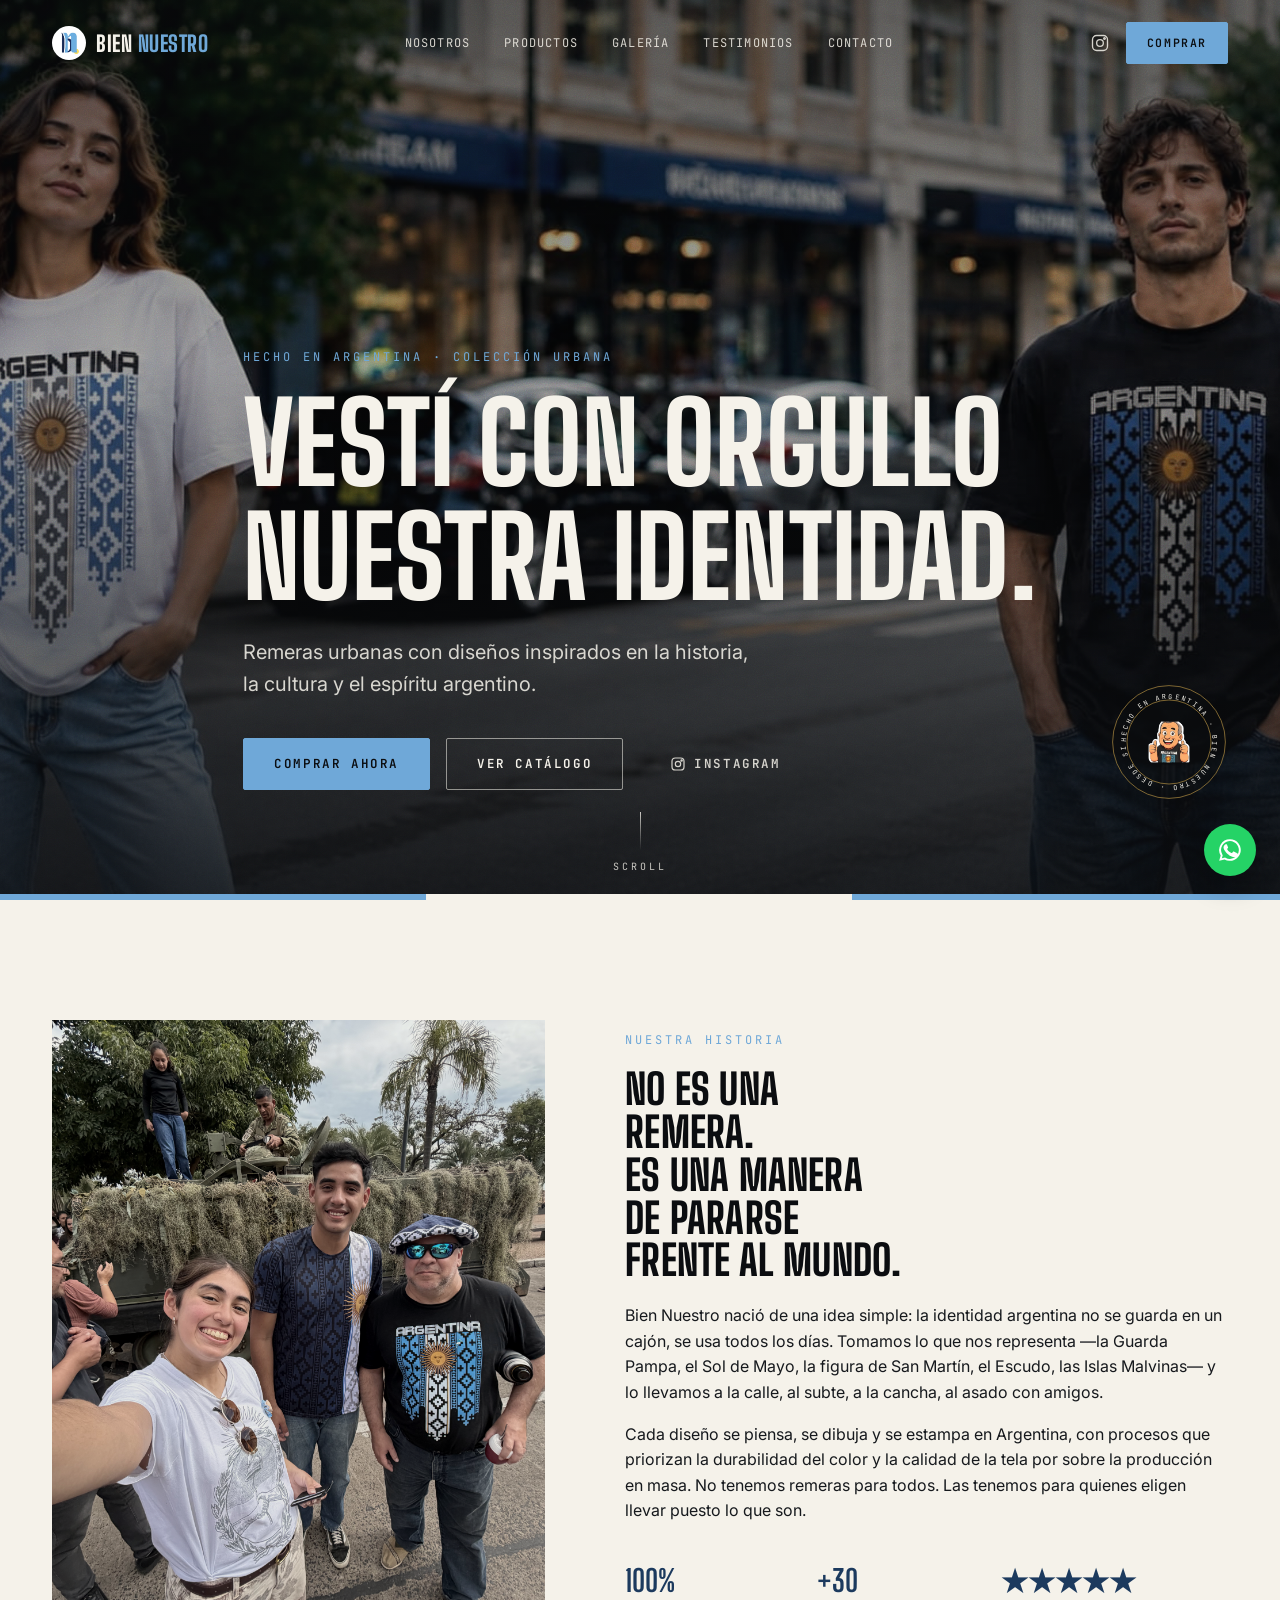
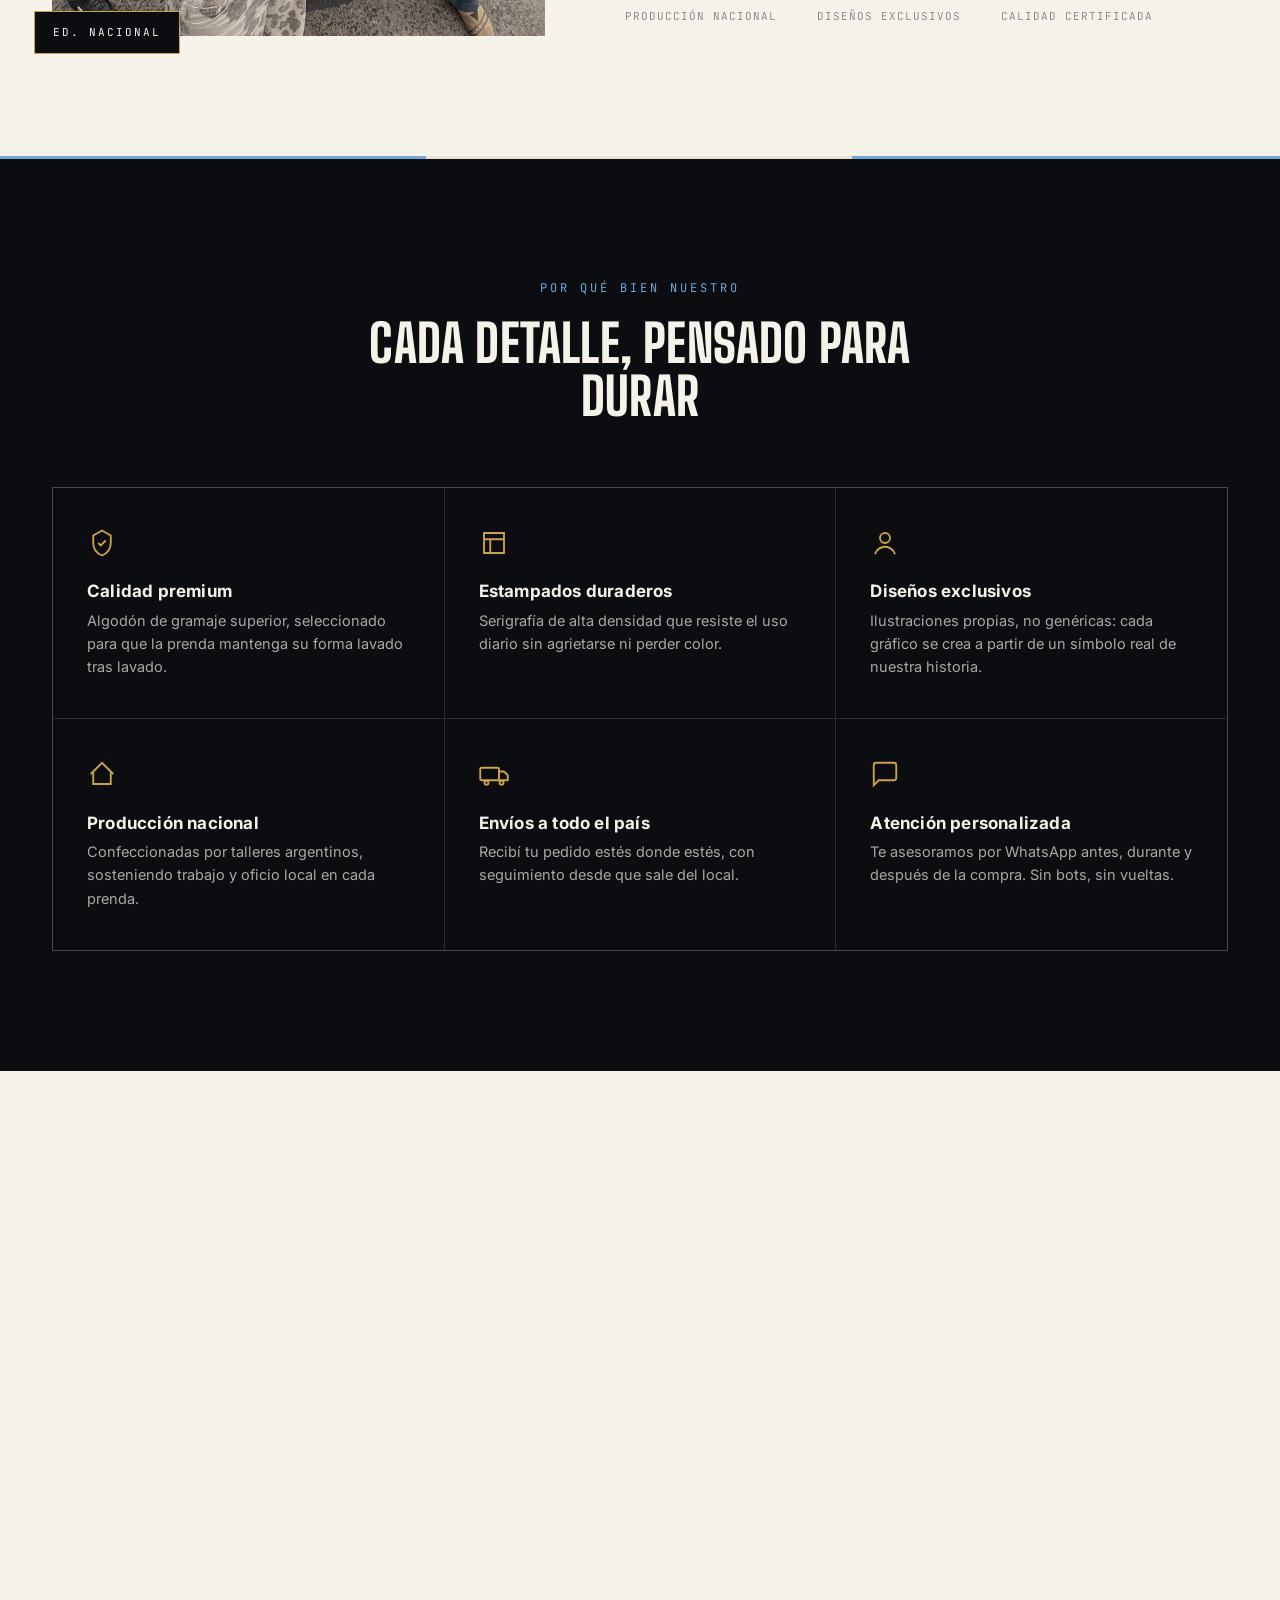
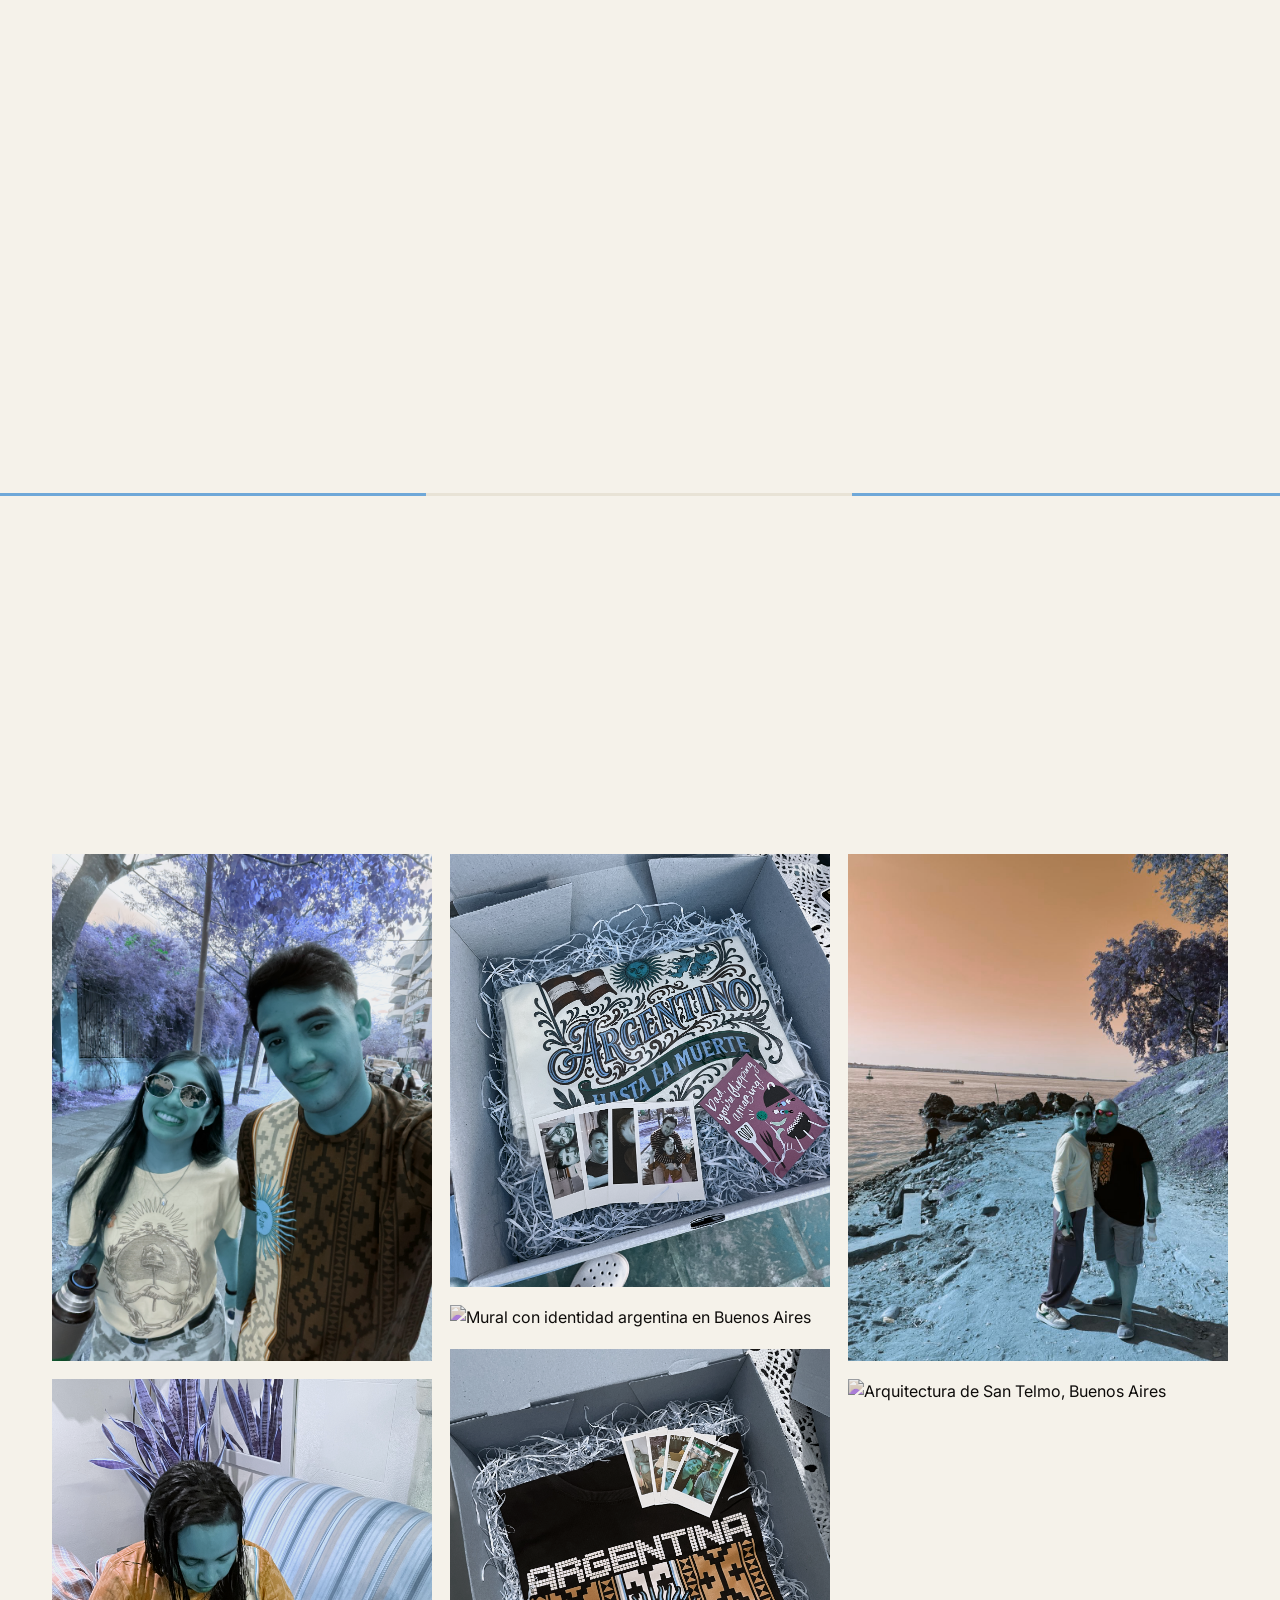
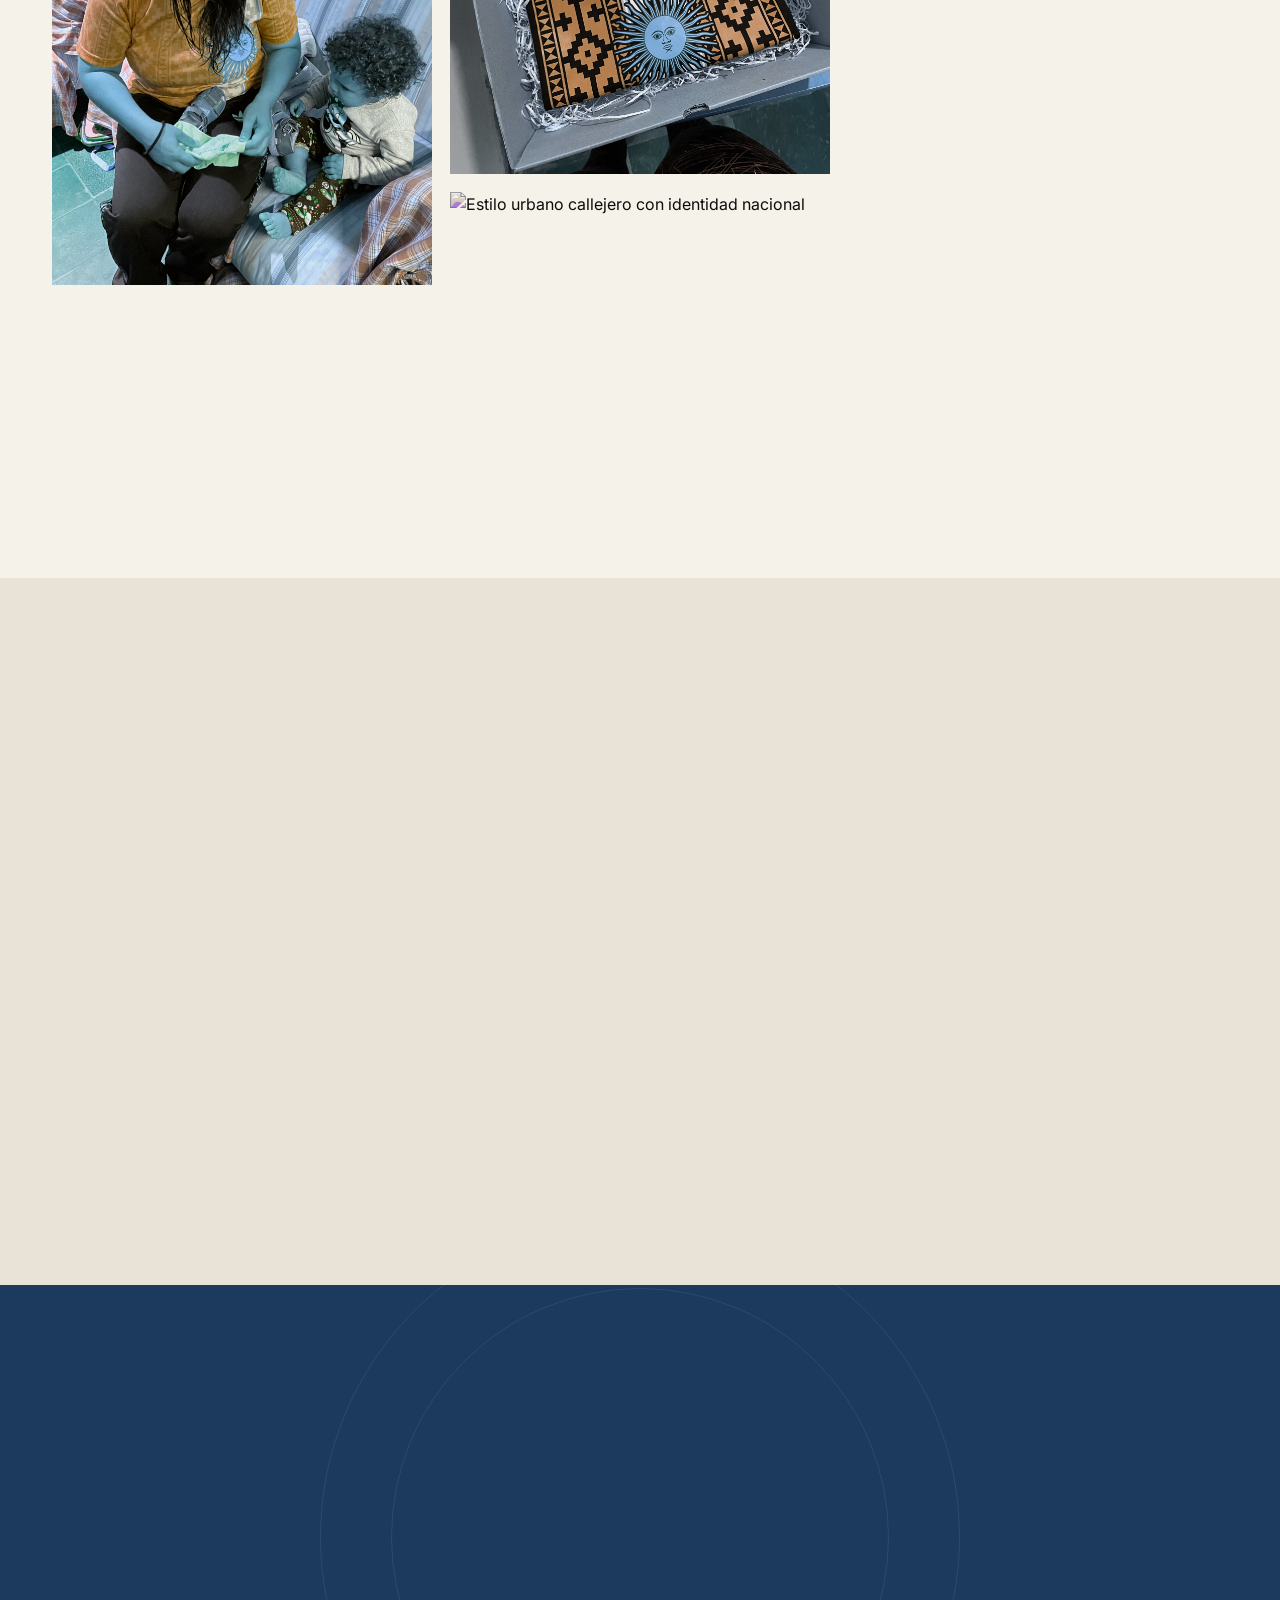
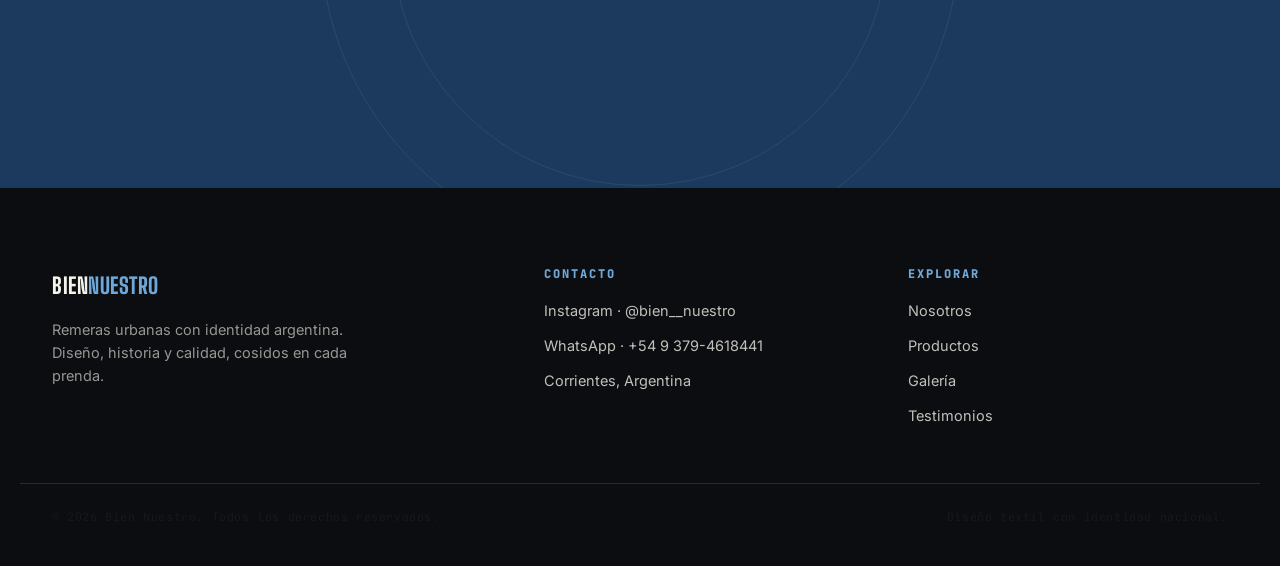
==== commit 1c23a96e: "fix js" ====
--- a/bien.html
+++ b/bien.html
@@ -395,6 +395,6 @@
   <svg viewBox="0 0 24 24" width="20" height="20" fill="none" stroke="currentColor" stroke-width="2"><path d="M12 19V5M5 12l7-7 7 7"/></svg>
 </button>
 
-<script src="js/main.js"></script>
+<script src="./Js/main.js"></script>
 </body>
 </html>
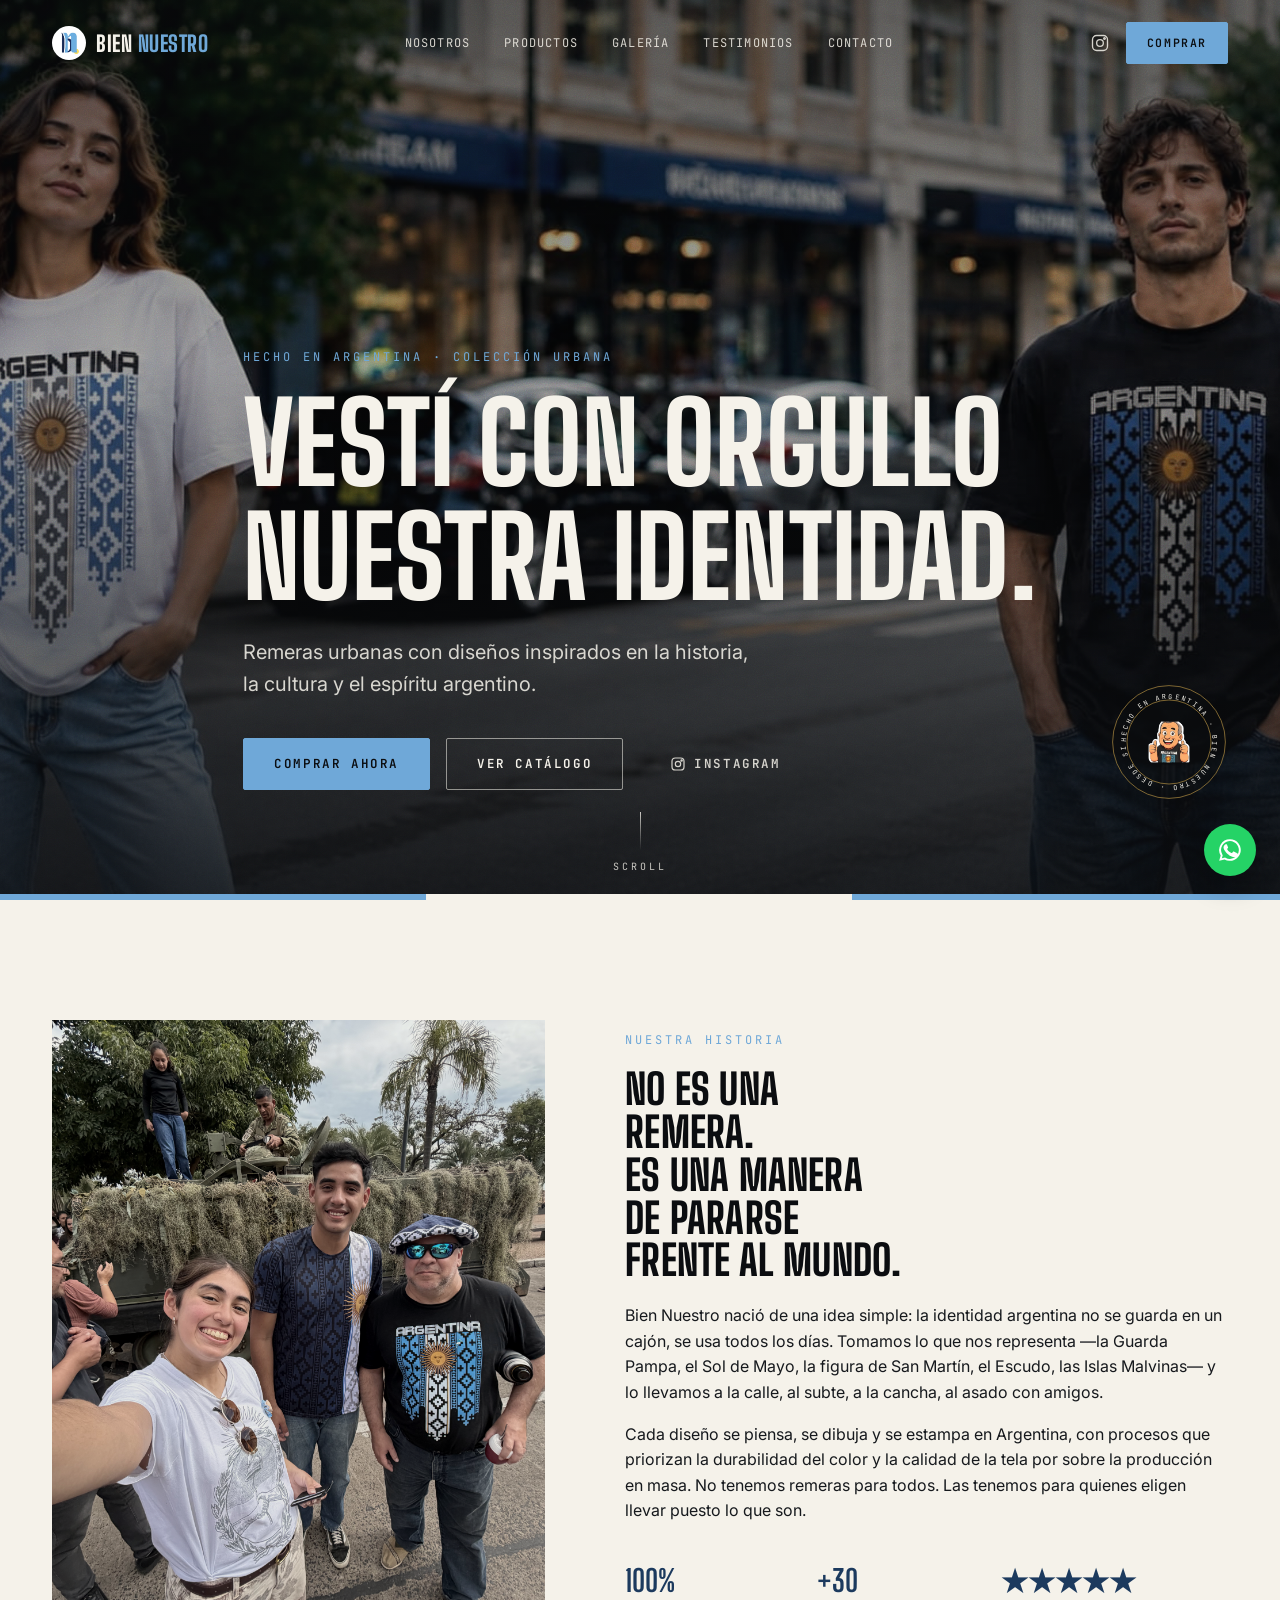
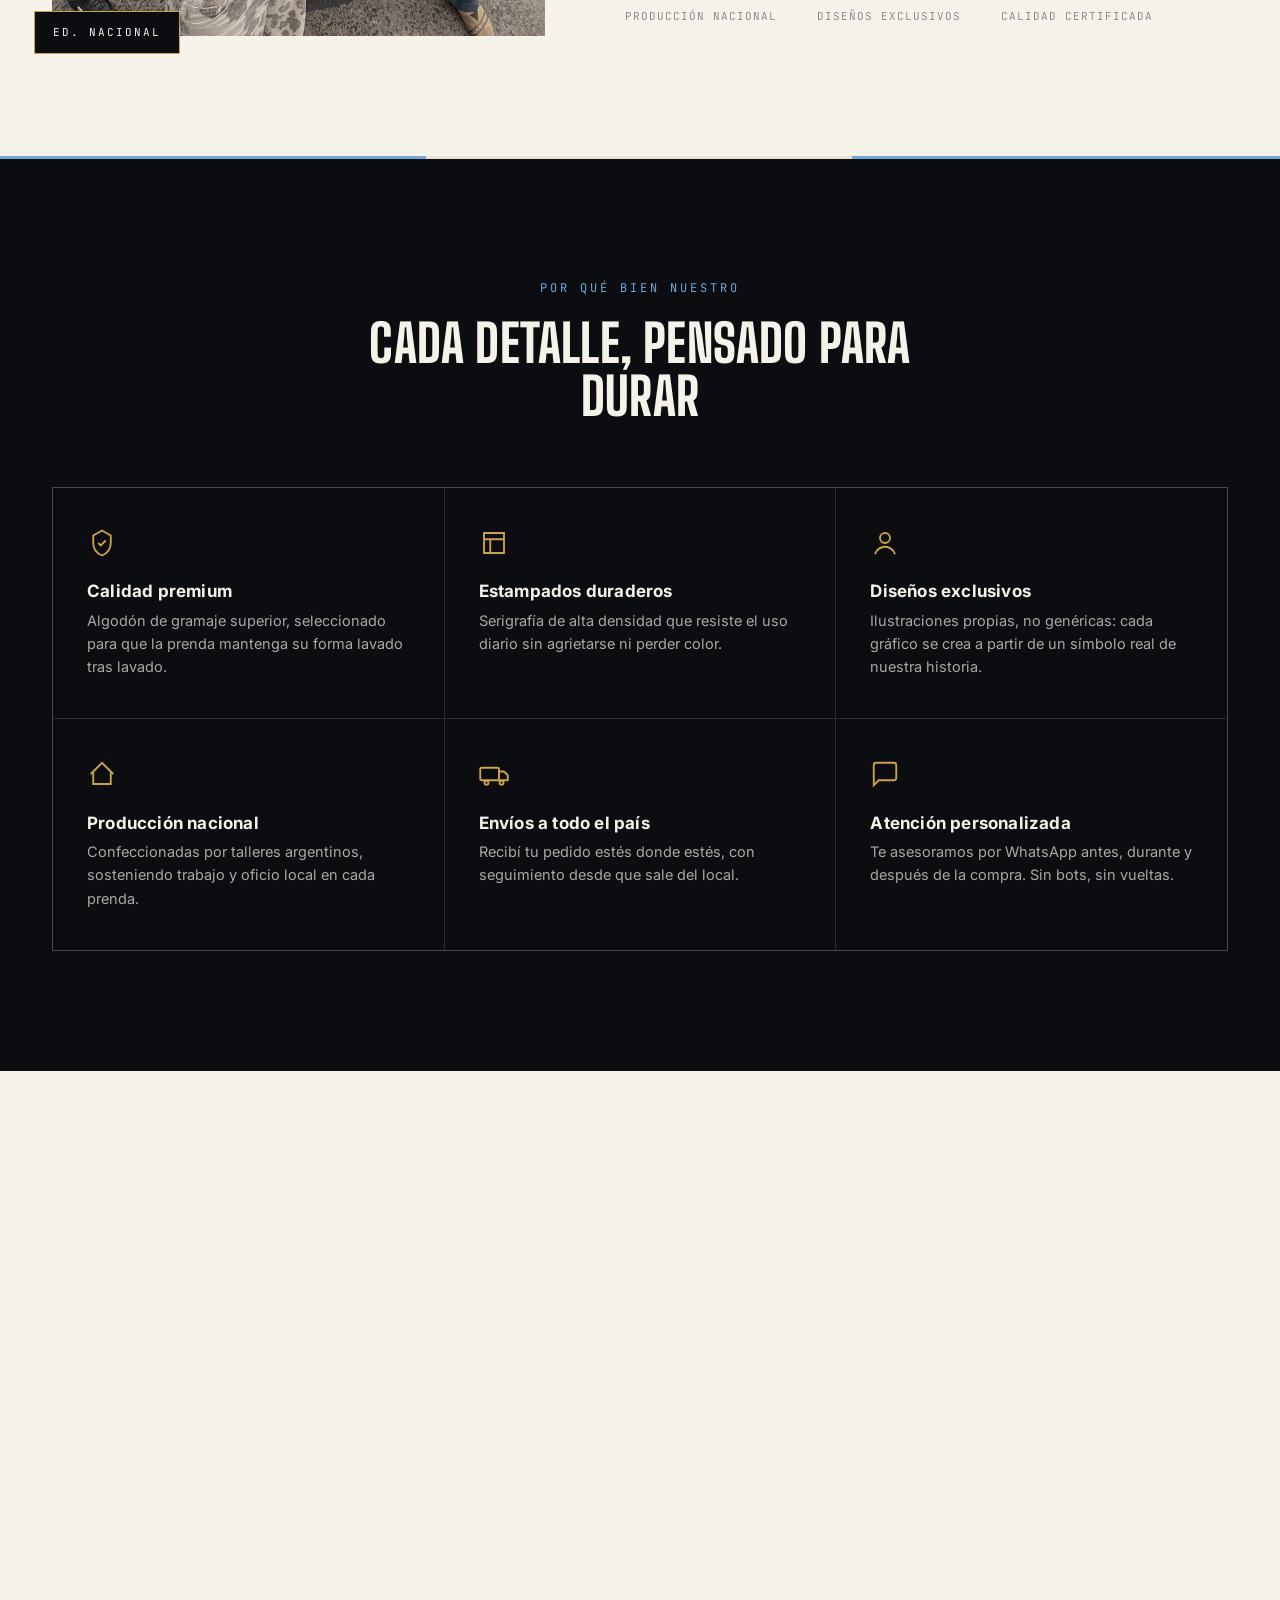
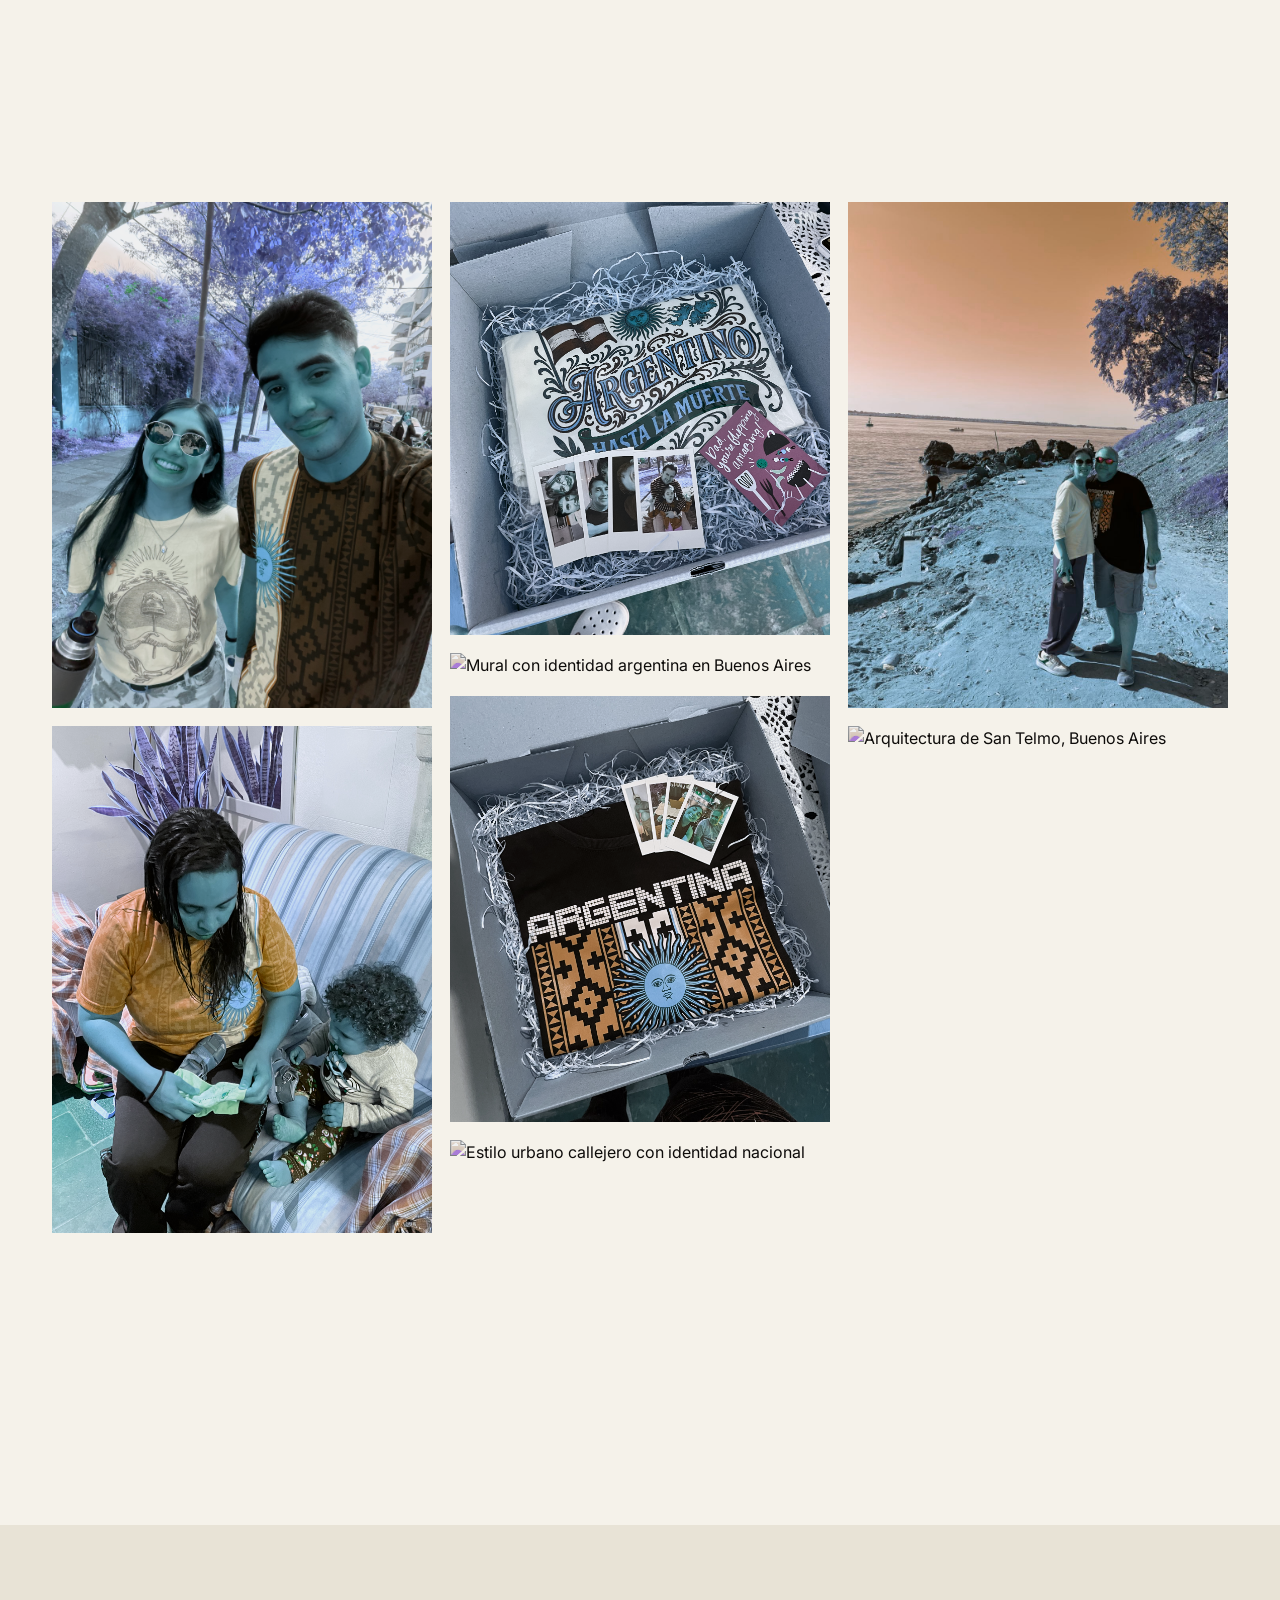
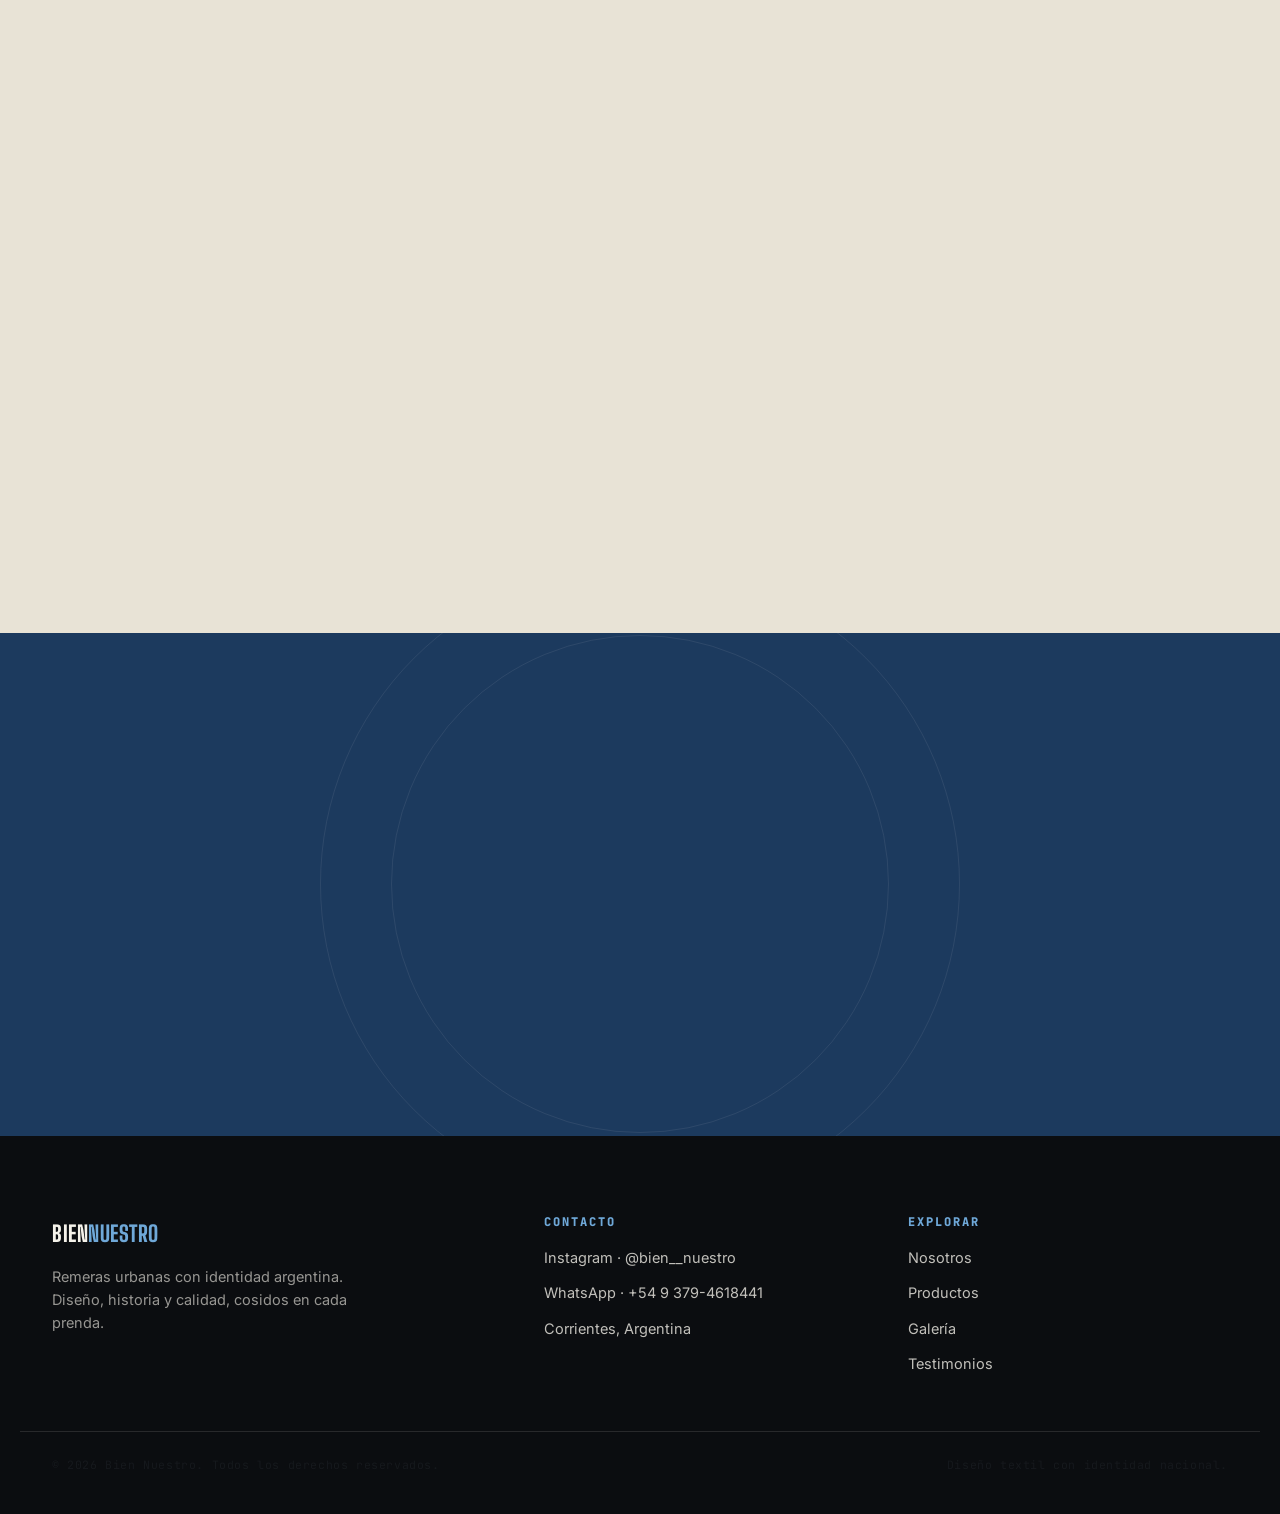
==== commit 1e75a2b0: "fix cuadros" ====
--- a/bien.html
+++ b/bien.html
@@ -198,7 +198,7 @@
       </div>
 
       <div class="productos-grid">
-        <article class="product-card product-card--large reveal">
+        <article class="product-card product-card-large reveal">
           <div class="product-media">
             <!-- <img src="https://images.unsplash.com/photo-1503342217505-b0a15ec3261c?w=1000&q=80" alt="Remera Bien Nuestro con diseño Guarda Pampa" loading="lazy"> -->
             <img src="./Images/IMG_8221.jpg" alt="Remera Bien Nuestro con diseño Guarda Pampa" loading="lazy">
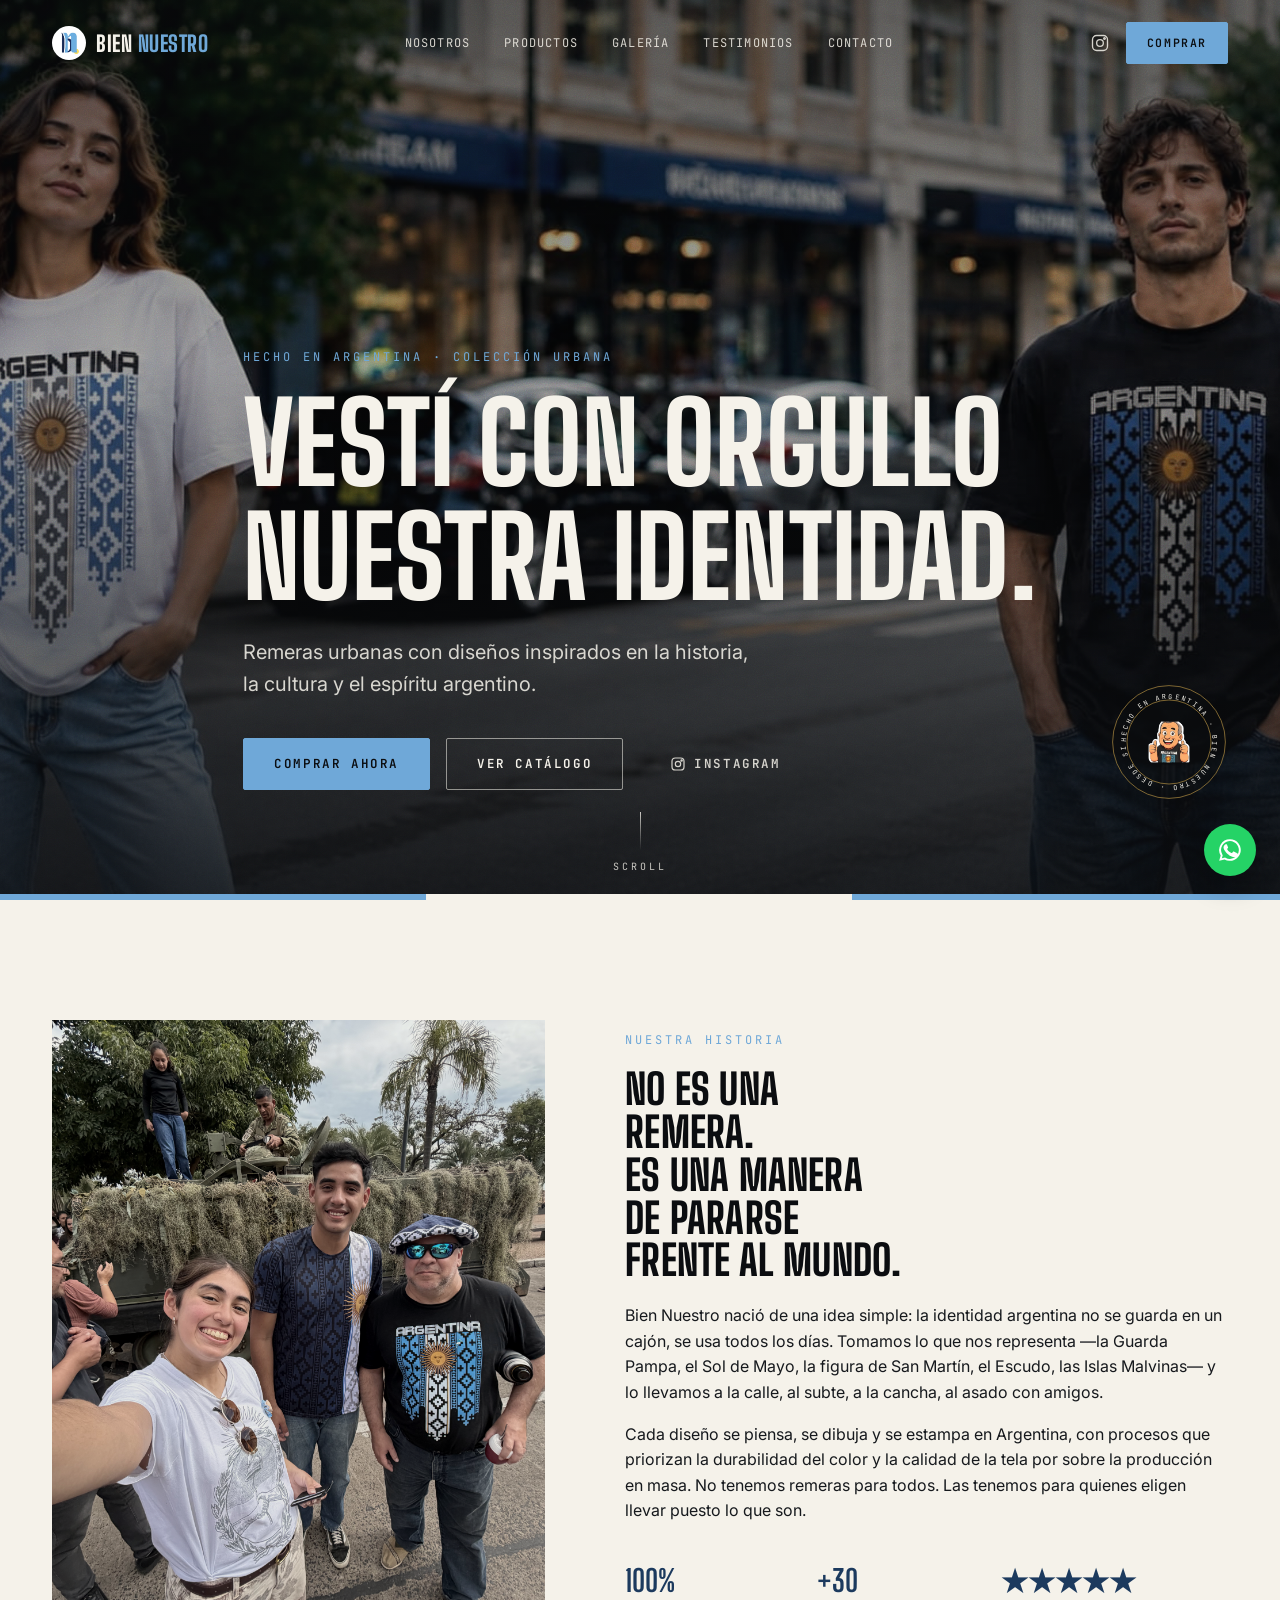
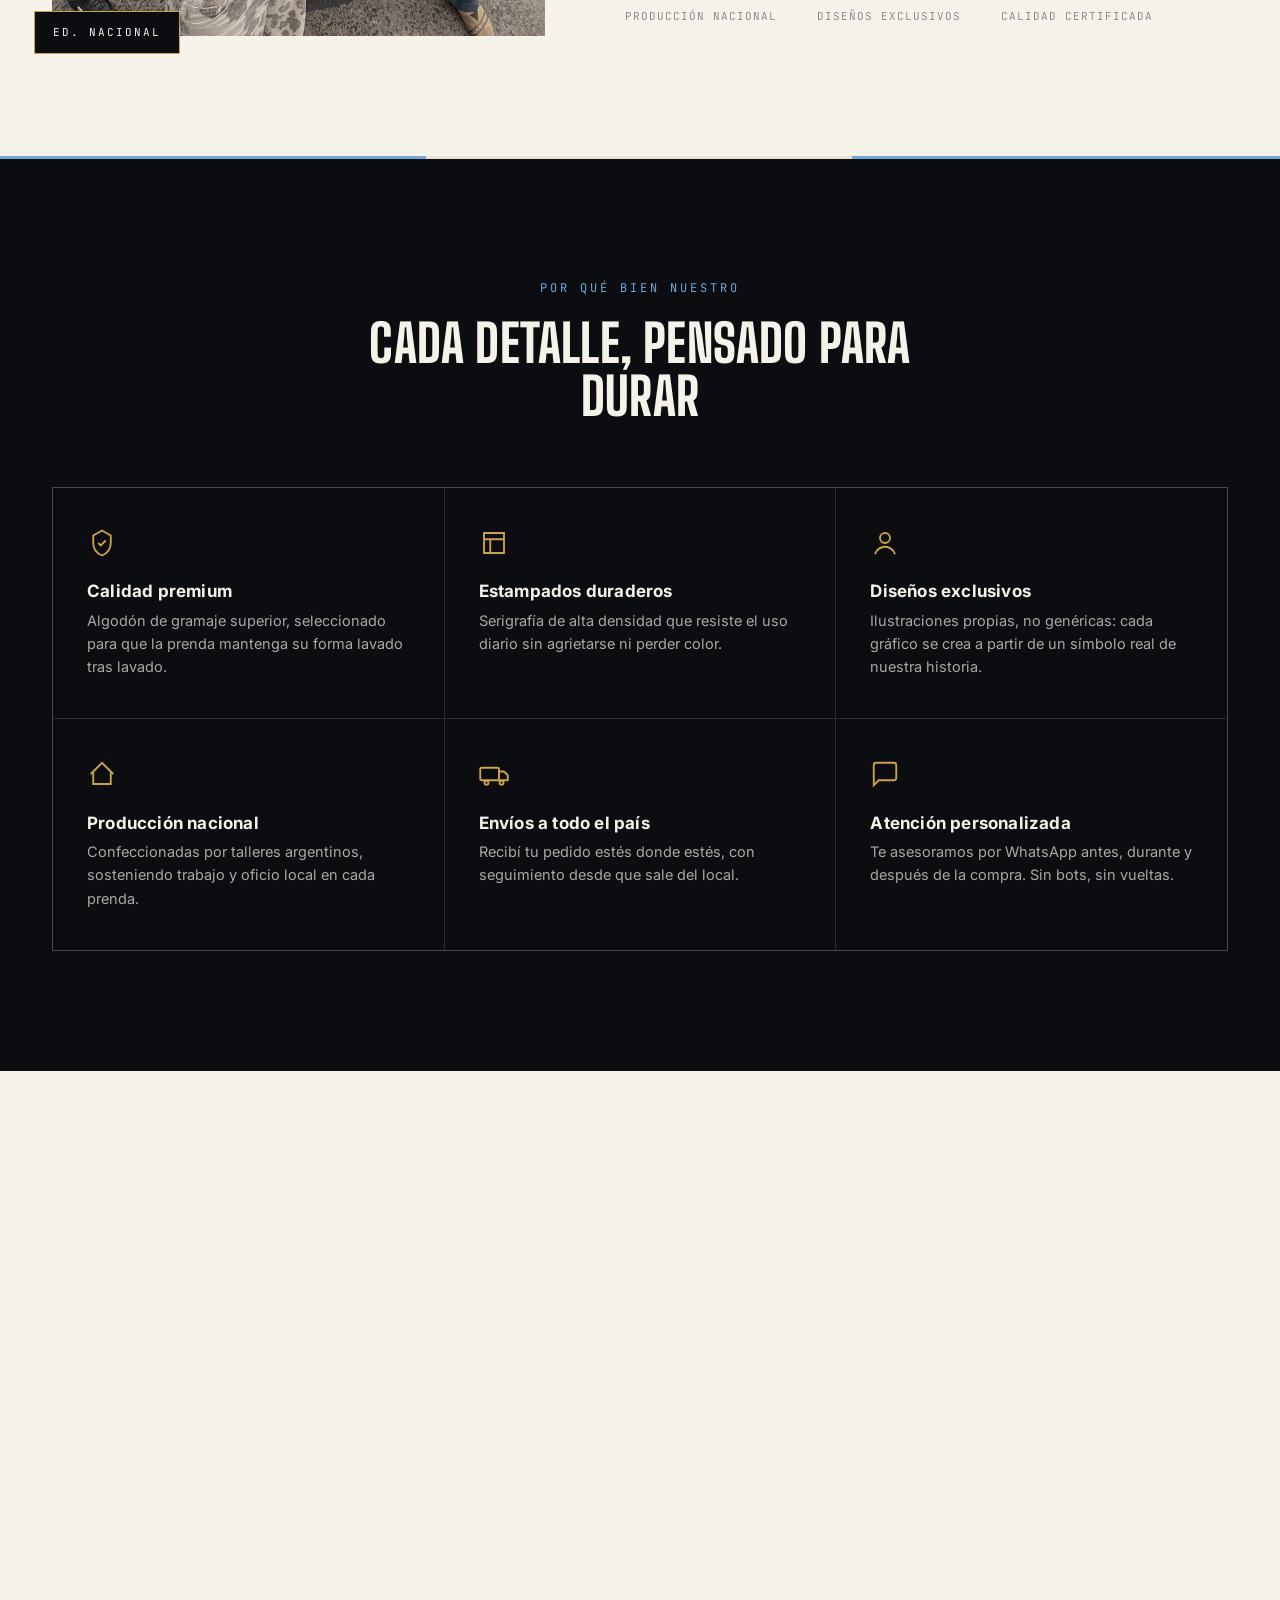
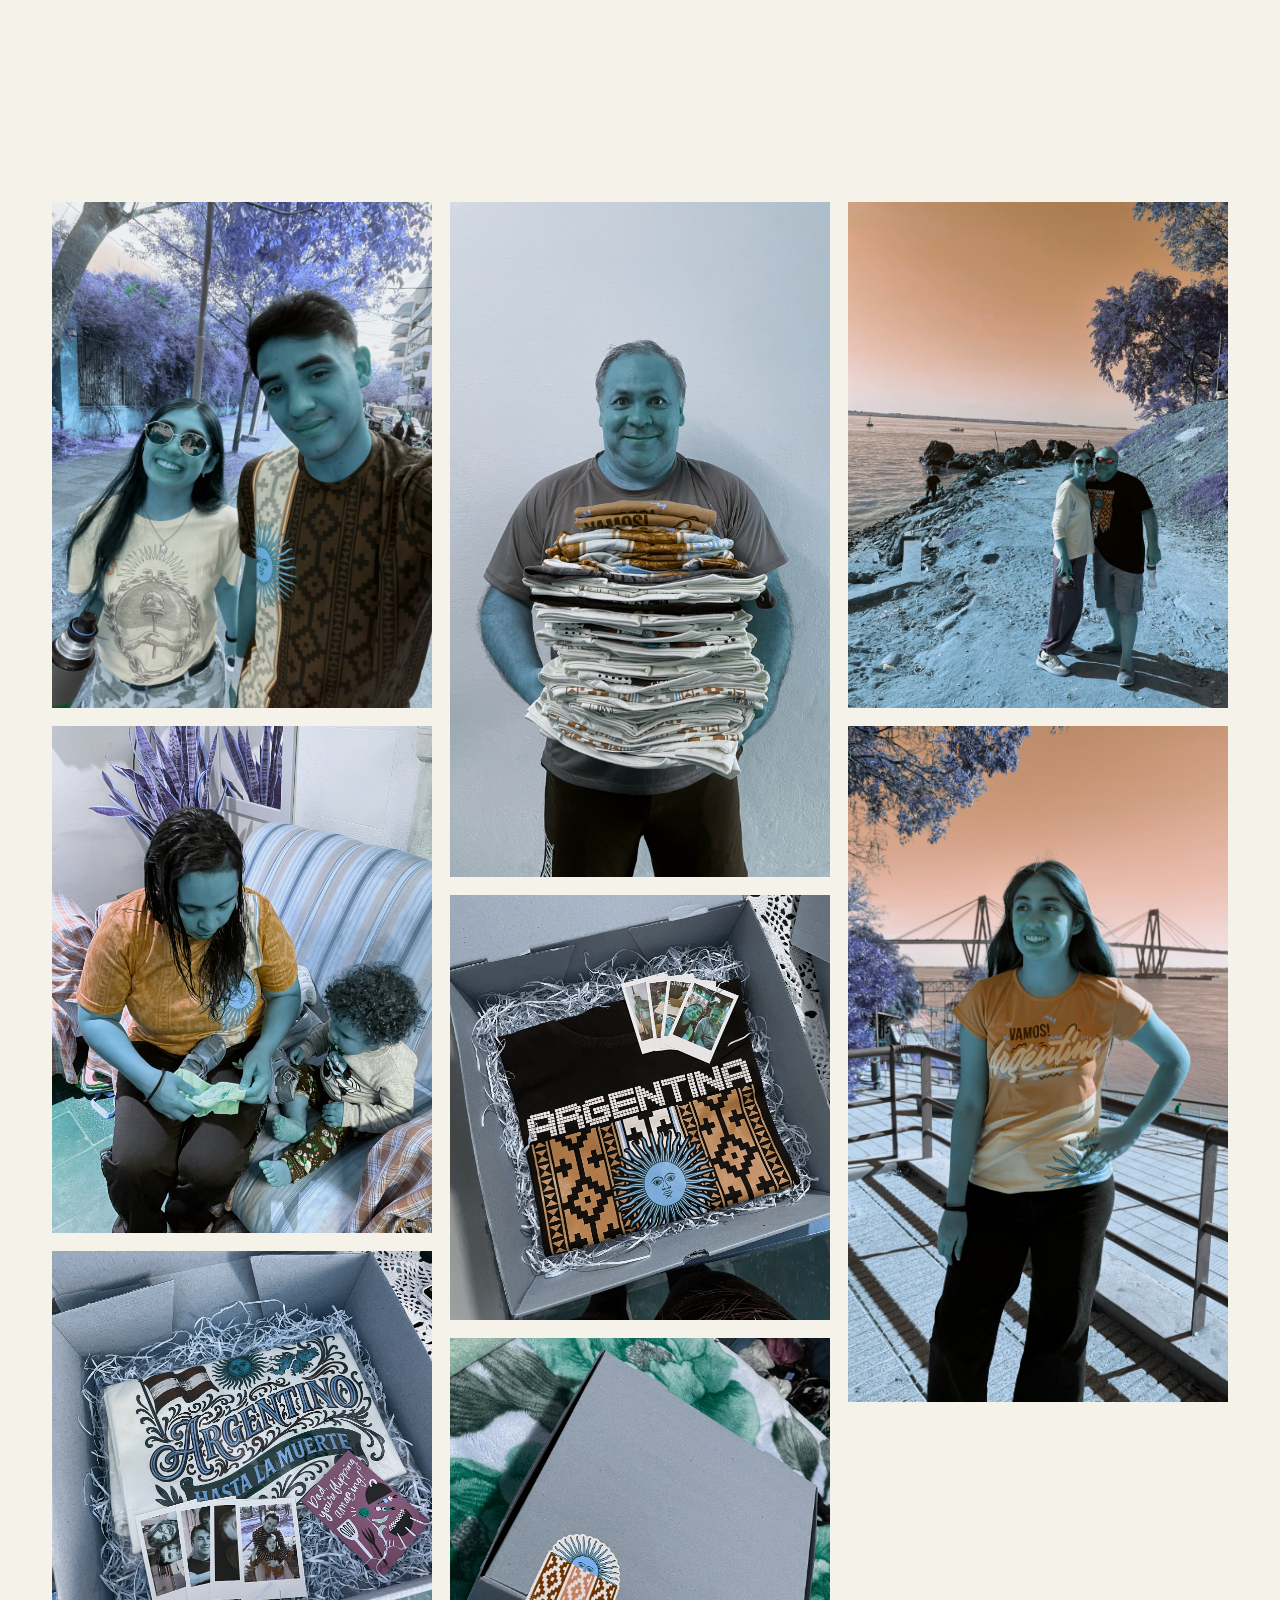
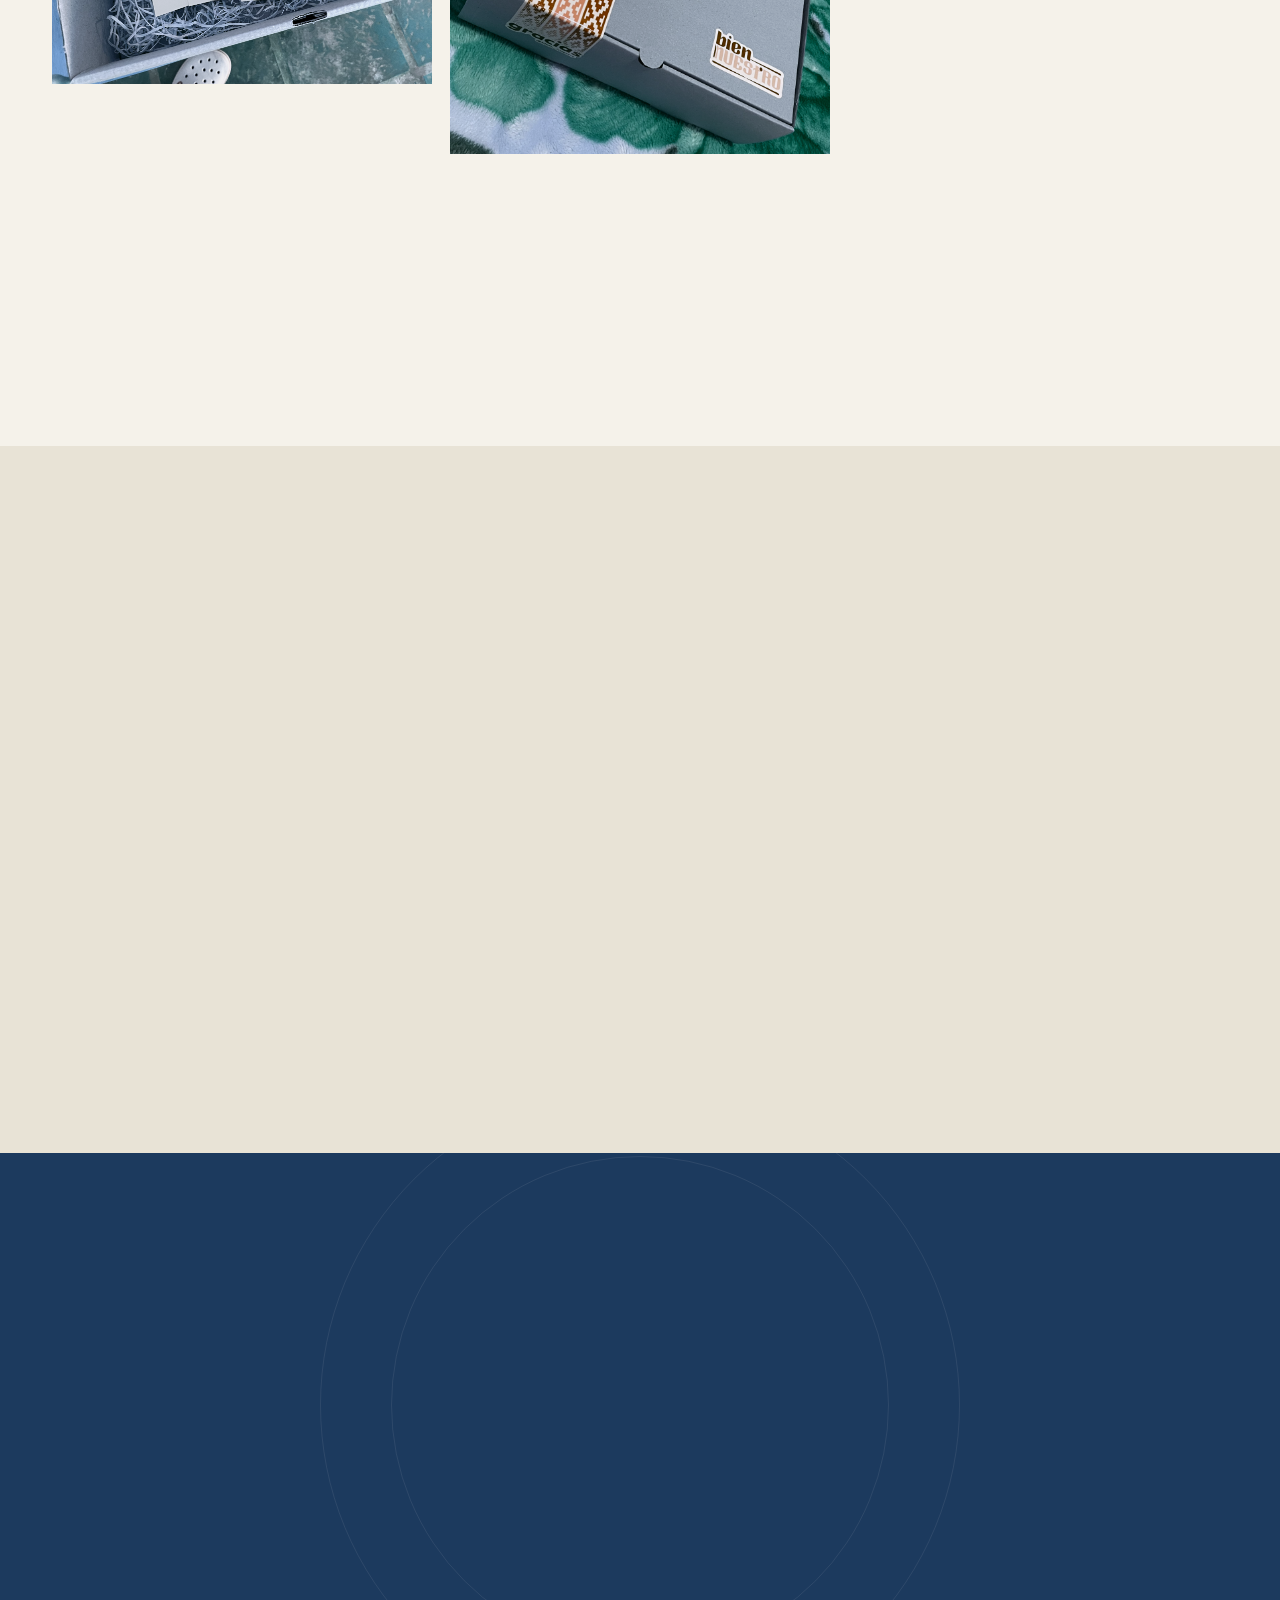
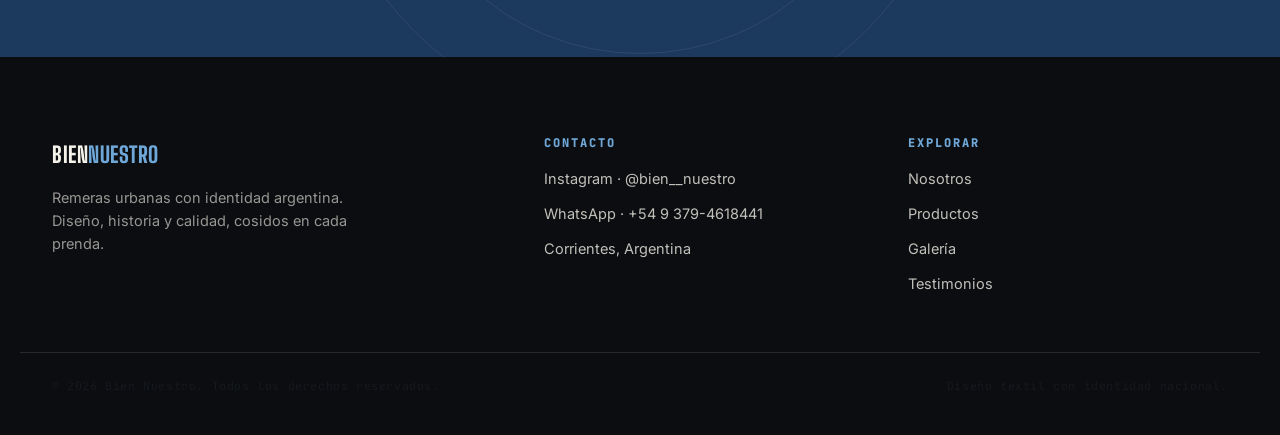
==== commit 2ea5dcb3: "carga de imagenes" ====
--- a/bien.html
+++ b/bien.html
@@ -214,7 +214,7 @@
         <article class="product-card reveal">
           <div class="product-media">
             <!-- <img src="https://images.unsplash.com/photo-1521572267360-ee0c2909d518?w=700&q=80" alt="Remera Bien Nuestro con diseño del General José de San Martín" loading="lazy"> -->
-            <img src="https://images.unsplash.com/photo-1521572267360-ee0c2909d518?w=700&q=80" alt="Remera Bien Nuestro con diseño del General José de San Martín" loading="lazy">
+            <img src="./Images/IMG_6209.jpg" alt="Remera Bien Nuestro con diseño del General José de San Martín" loading="lazy">
             <span class="product-badge">CP-R00012</span>
           </div>
           <div class="product-body">
@@ -240,7 +240,7 @@
         <article class="product-card reveal">
           <div class="product-media">
             <!-- <img src="https://images.unsplash.com/photo-1516762689617-e1cffcef479d?w=700&q=80" alt="Remera Bien Nuestro con diseño Islas Malvinas" loading="lazy"> -->
-            <img src="https://images.unsplash.com/photo-1516762689617-e1cffcef479d?w=700&q=80" alt="Remera Bien Nuestro con diseño Islas Malvinas" loading="lazy">
+            <img src="./Images/IMG_5815.jpg" alt="Remera Bien Nuestro con diseño Islas Malvinas" loading="lazy">
             <span class="product-badge">ED. 004</span>
           </div>
           <div class="product-body">
@@ -253,8 +253,8 @@
         <article class="product-card reveal">
           <div class="product-media">
             <!-- <img src="https://images.unsplash.com/photo-1618354691373-d851c5c3a990?w=700&q=80" alt="Remera Bien Nuestro con la Bandera Argentina" loading="lazy"> -->
-             <img src="https://images.unsplash.com/photo-1618354691373-d851c5c3a990?w=700&q=80" alt="Remera Bien Nuestro con la Bandera Argentina" loading="lazy">
-            <span class="product-badge">ED. 005</span>
+             <img src="./Images/IMG_5905.jpg" alt="Remera Bien Nuestro con la Bandera Argentina" loading="lazy">
+            <span class="product-badge">ED. 00005</span>
           </div>
           <div class="product-body">
             <h3>Bandera Argentina</h3>
@@ -294,11 +294,11 @@
         <img src="./Images/IMG_5210.jpg" alt="Comunidad Bien Nuestro en la calle" loading="lazy">
         <img src="./Images/IMG_6800.jpg" alt="Detalle de remera con diseño patrio" loading="lazy">
         <img src="./Images/IMG_6622.jpg" alt="Look urbano con remera Bien Nuestro" loading="lazy">
-        <img src="https://images.unsplash.com/photo-1441984904996-e0b6ba687e04?w=600&q=80" alt="Mural con identidad argentina en Buenos Aires" loading="lazy">
+        <img src="./Images/IMG_2689.jpg" alt="Mural con identidad argentina en Buenos Aires" loading="lazy">
         <img src="./Images/IMG_6455.jpg" alt="Grupo de amigos usando remeras Bien Nuestro" loading="lazy">
-        <img src="https://images.unsplash.com/photo-1495105787522-5334e3ffa0ef?w=600&q=80" alt="Estilo urbano callejero con identidad nacional" loading="lazy">
+        <img src="./Images/IMG_8523.jpg" alt="Estilo urbano callejero con identidad nacional" loading="lazy">
         <img src="./Images/IMG_9530.jpeg" alt="Retrato urbano con remera de diseño argentino" loading="lazy">
-        <img src="https://images.unsplash.com/photo-1516575334481-f85287c2c82d?w=600&q=80" alt="Arquitectura de San Telmo, Buenos Aires" loading="lazy">
+        <img src="./Images/IMG_5684.jpg" alt="Arquitectura de San Telmo, Buenos Aires" loading="lazy">
       </div>
 
       <div class="galeria-cta reveal">
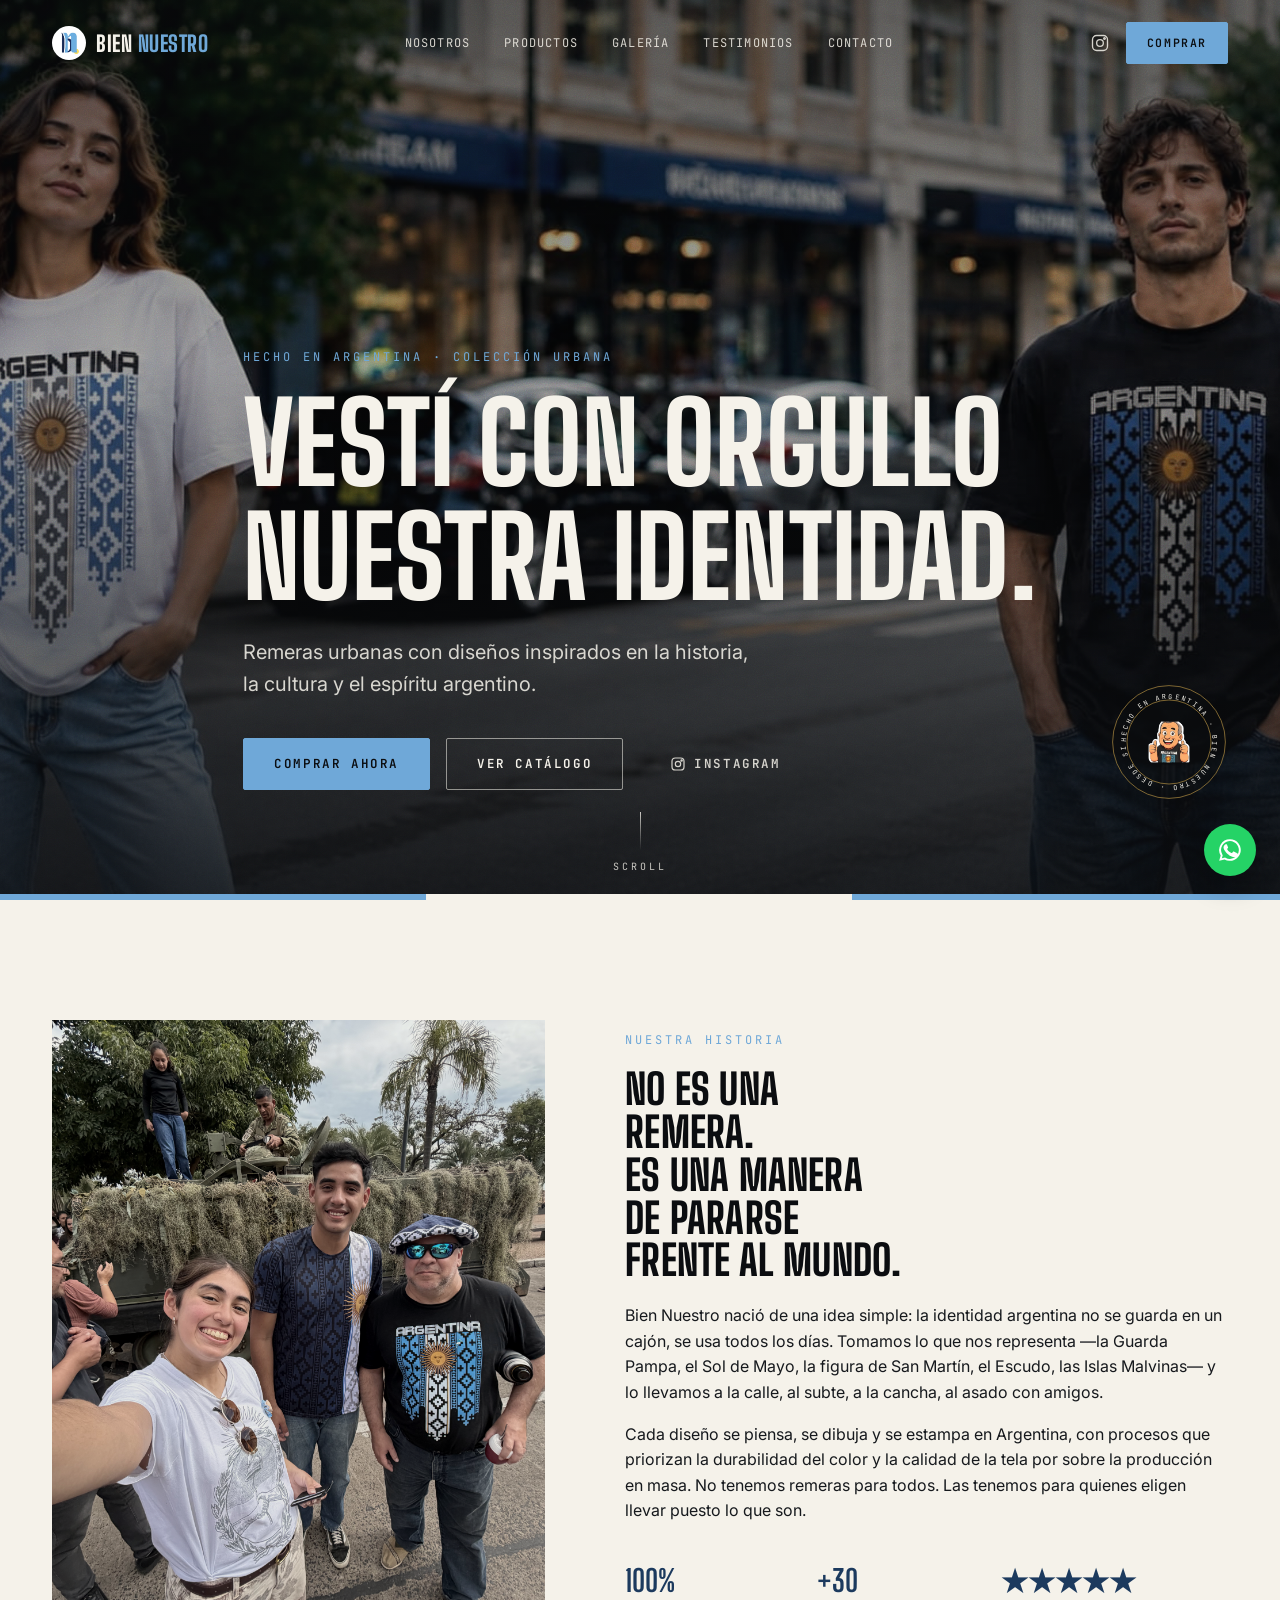
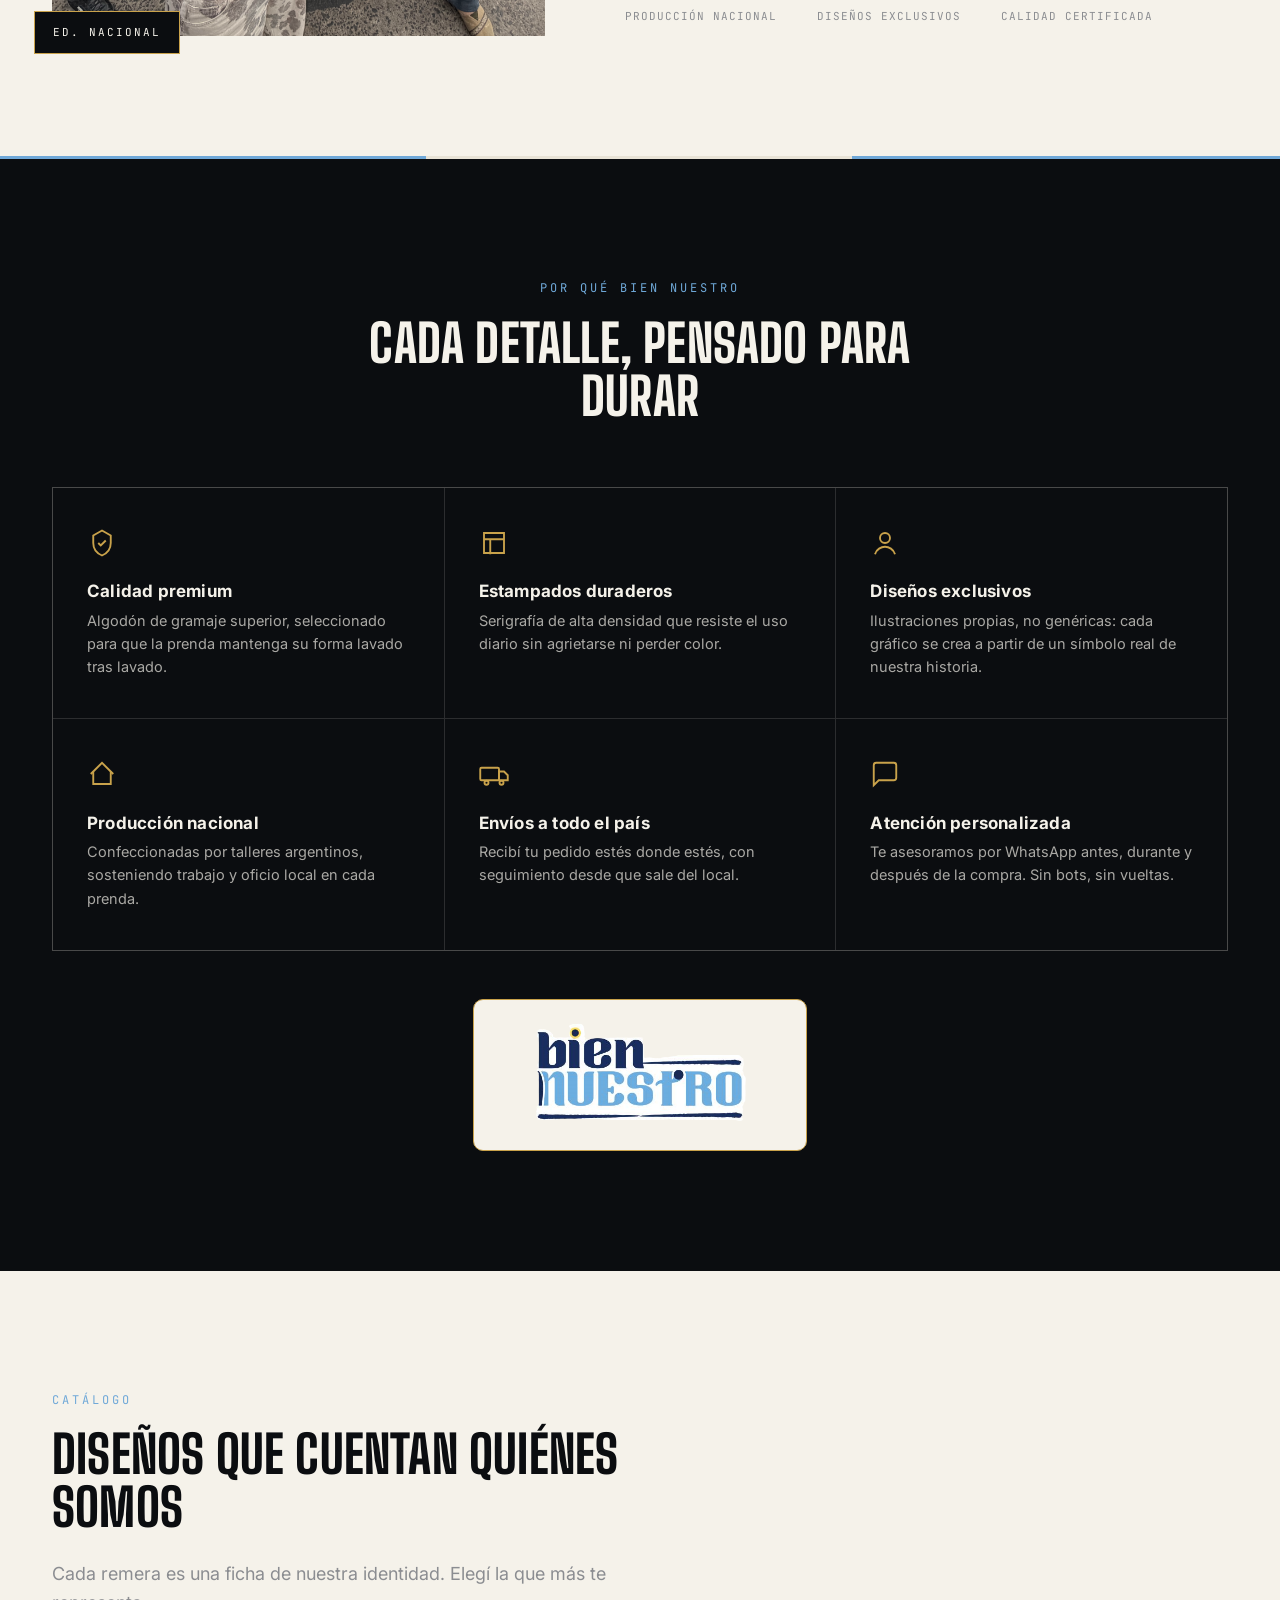
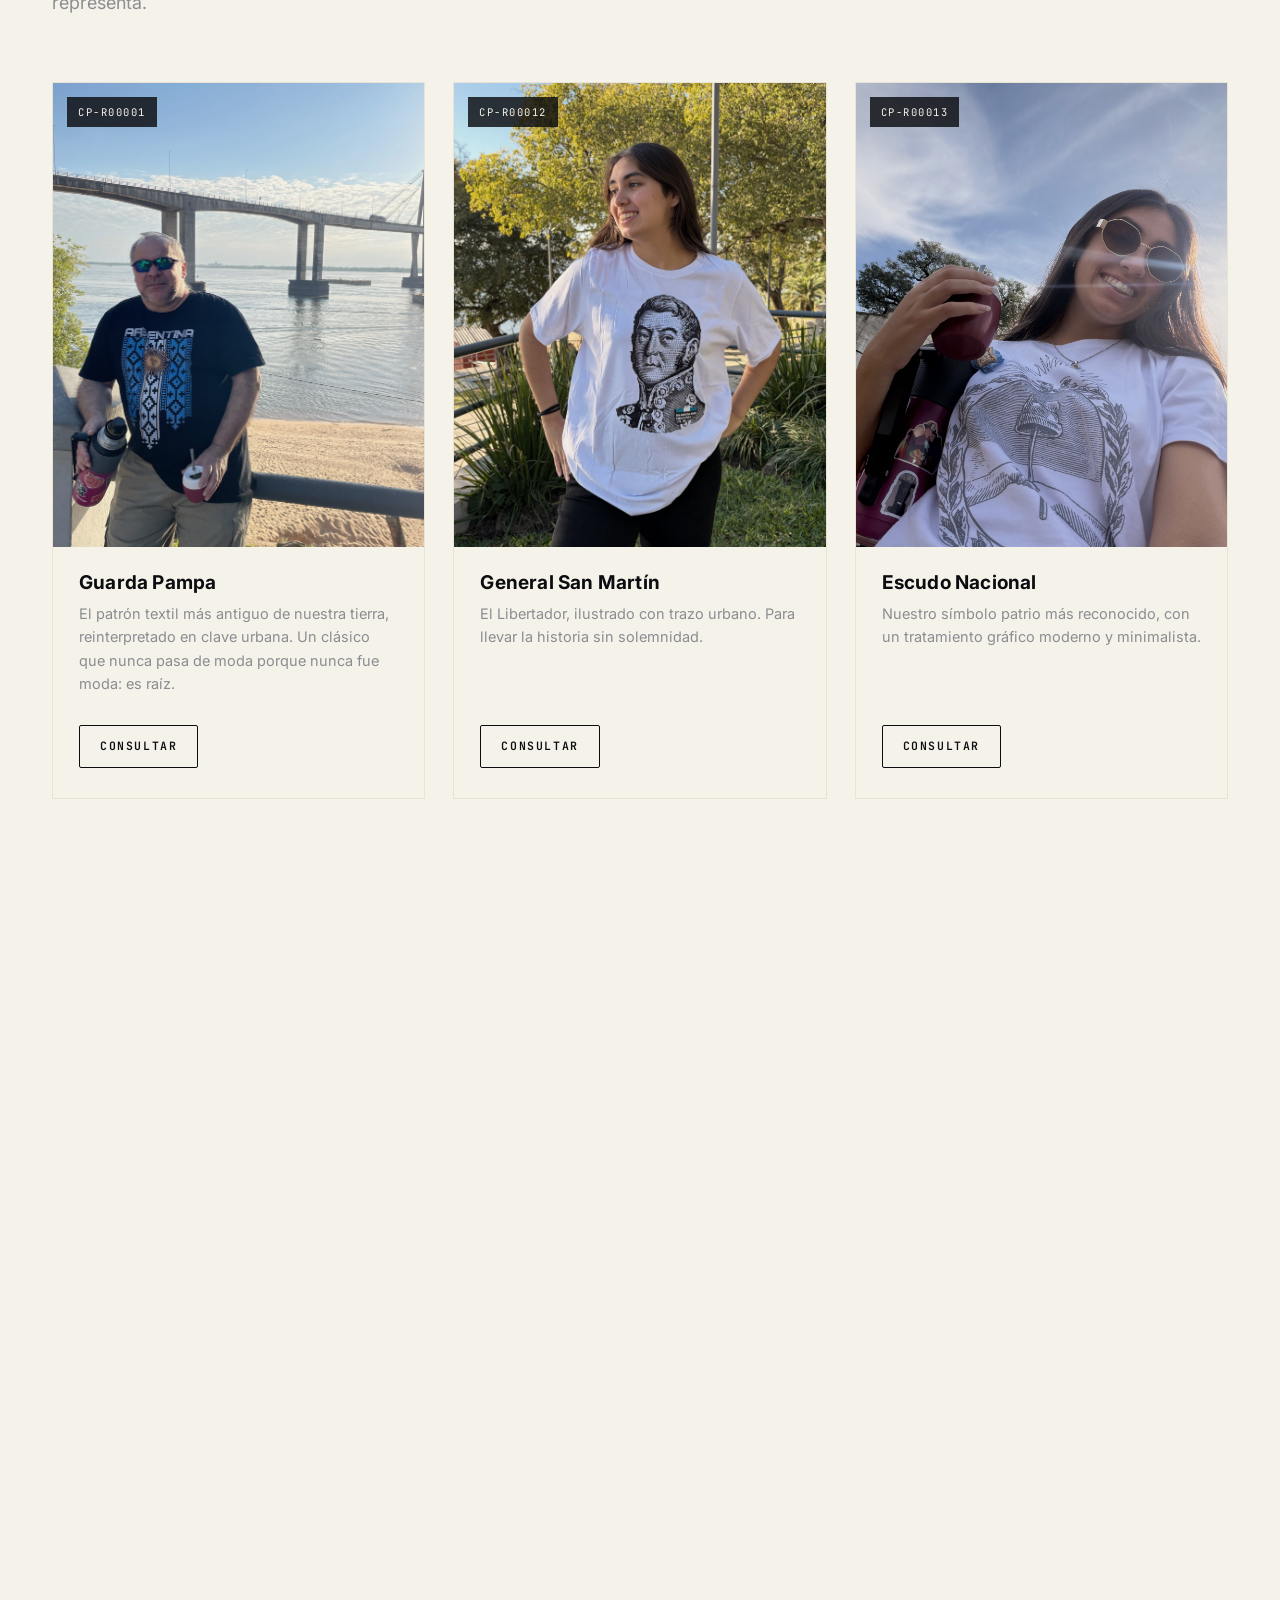
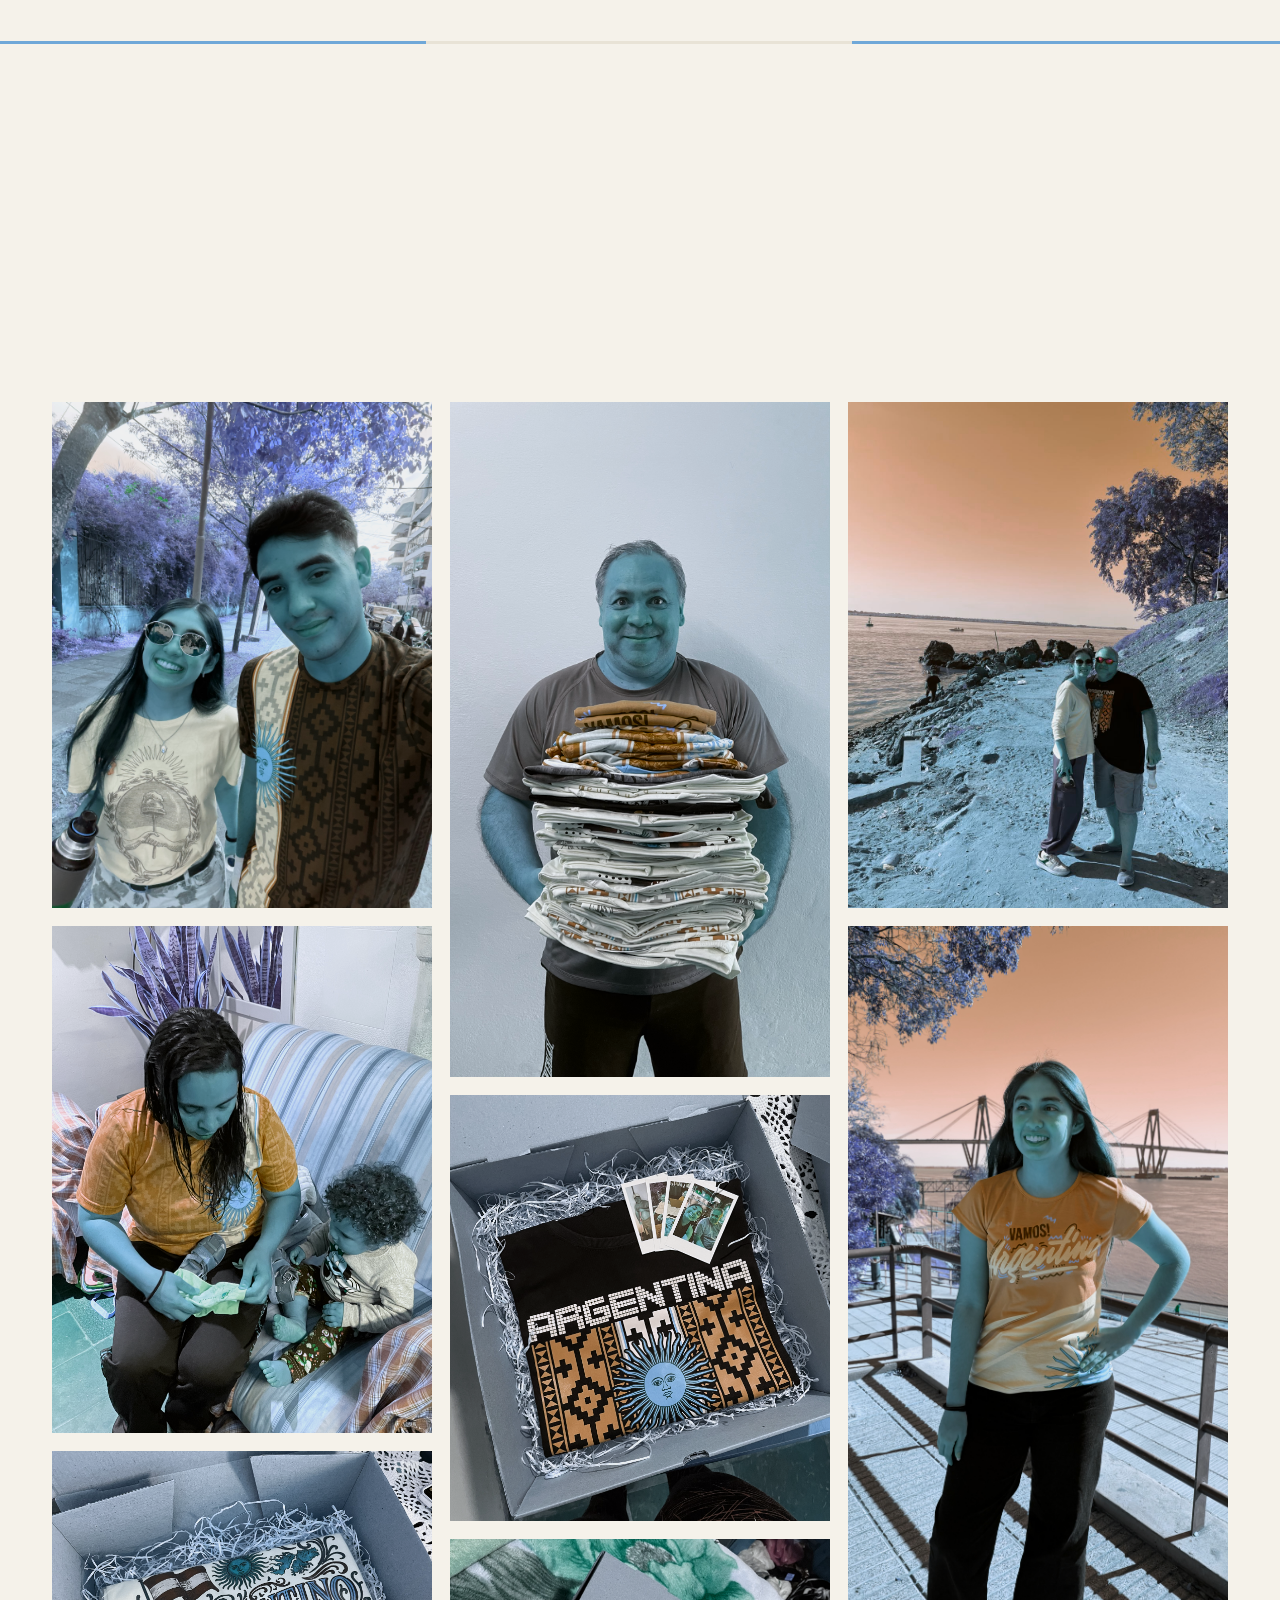
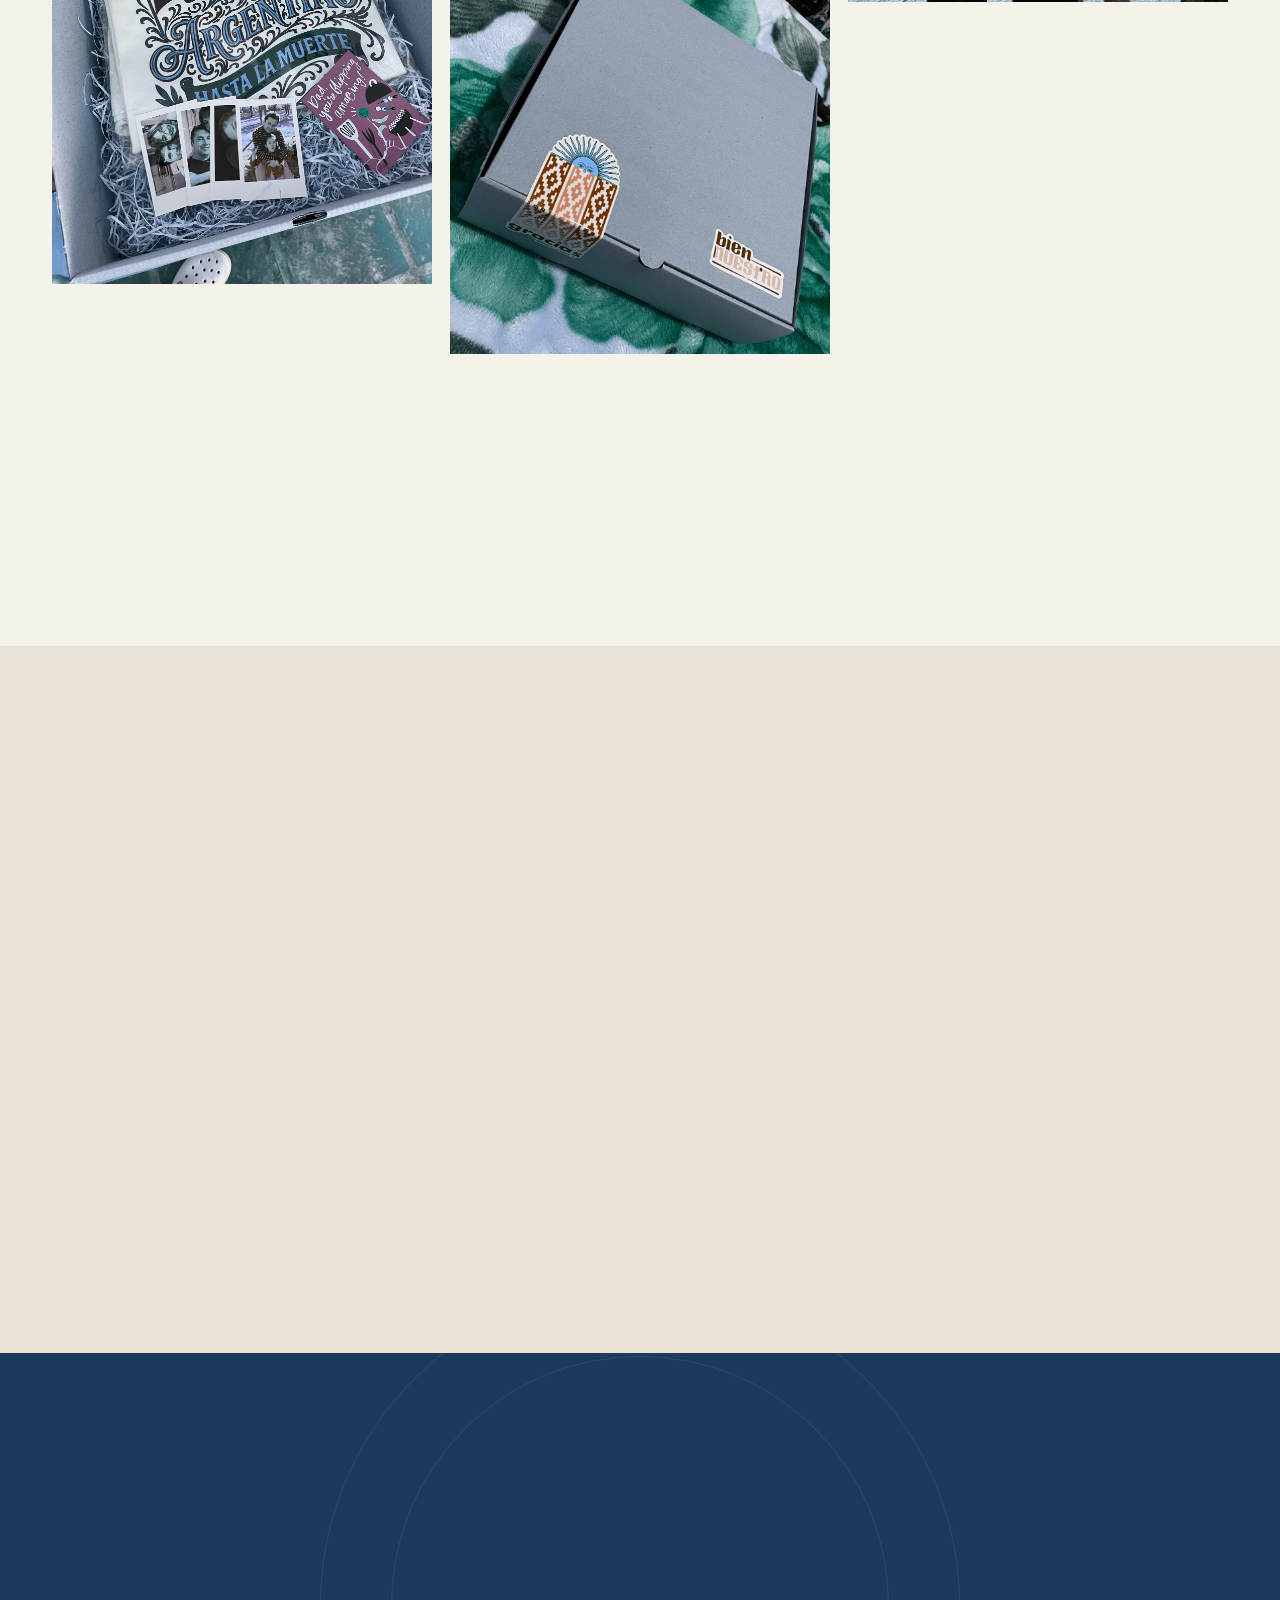
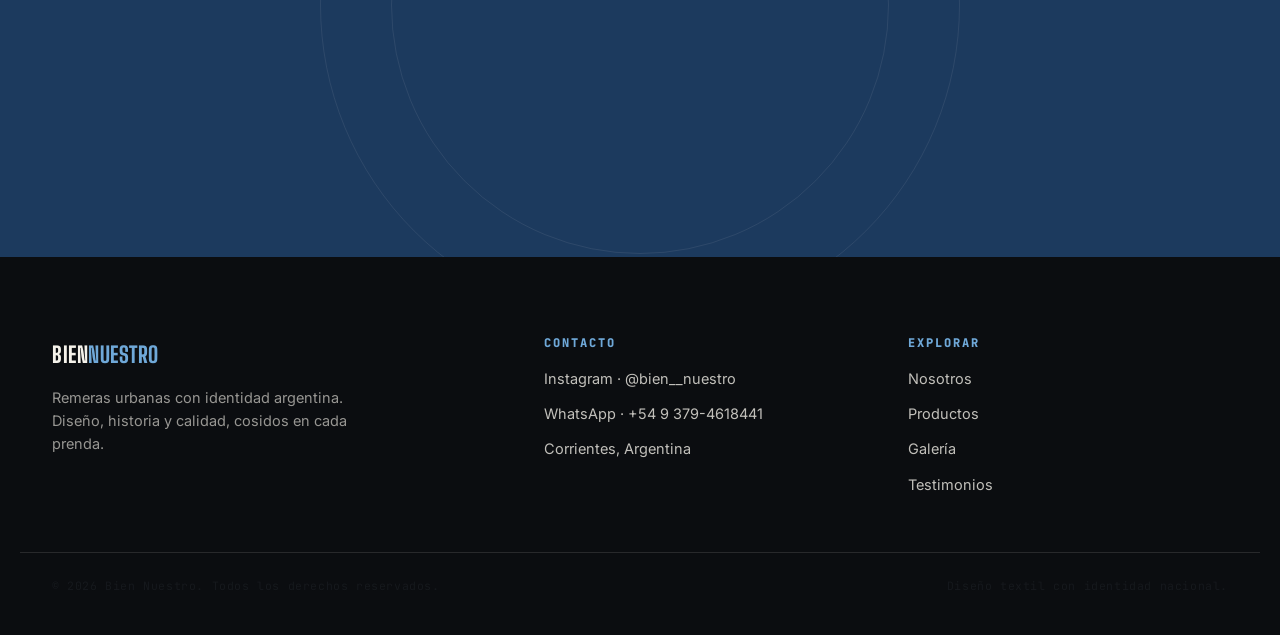
==== commit df6acc31: "cambios generales" ====
--- a/bien.html
+++ b/bien.html
@@ -1,400 +1,472 @@
 <!DOCTYPE html>
 <html lang="es-AR">
+
 <head>
-<meta charset="UTF-8">
-<meta name="viewport" content="width=device-width, initial-scale=1.0">
-<title>Bien Nuestro — Remeras urbanas con identidad argentina</title>
-<meta name="title" content="Bien Nuestro — Remeras urbanas con identidad argentina">
-<meta name="description" content="Remeras urbanas con diseños exclusivos inspirados en la historia y la cultura argentina: Guarda Pampa, San Martín, Escudo Nacional, Malvinas y más. Producción nacional, calidad premium, envíos a todo el país.">
-<meta name="keywords" content="remeras argentinas, ropa urbana argentina, remeras guarda pampa, remeras san martin, indumentaria nacional, bien nuestro">
-<meta name="author" content="Bien Nuestro">
-<meta name="robots" content="index, follow">
-<link rel="canonical" href="https://www.biennuestro.com.ar/">
-
-<!-- Open Graph -->
-<meta property="og:type" content="website">
-<meta property="og:url" content="https://www.biennuestro.com.ar/">
-<meta property="og:title" content="Bien Nuestro — Remeras urbanas con identidad argentina">
-<meta property="og:description" content="Diseños exclusivos inspirados en la historia y la cultura argentina. Producción nacional, calidad premium.">
-<meta property="og:image" content="https://images.unsplash.com/photo-1521572163474-6864f9cf17ab?w=1200&q=80">
-<meta property="og:locale" content="es_AR">
-
-<!-- Twitter -->
-<meta property="twitter:card" content="summary_large_image">
-<meta property="twitter:title" content="Bien Nuestro — Remeras urbanas con identidad argentina">
-<meta property="twitter:description" content="Diseños exclusivos inspirados en la historia y la cultura argentina. Producción nacional, calidad premium.">
-<meta property="twitter:image" content="https://images.unsplash.com/photo-1521572163474-6864f9cf17ab?w=1200&q=80">
-
-<link rel="icon" type="image/svg+xml" href="./Images/logo.png"/>
-
-<link rel="preconnect" href="https://fonts.googleapis.com">
-<link rel="preconnect" href="https://fonts.gstatic.com" crossorigin>
-<link href="https://fonts.googleapis.com/css2?family=Big+Shoulders+Display:wght@600;700;800;900&family=Inter:wght@400;500;600;700&family=JetBrains+Mono:wght@400;500;600&display=swap" rel="stylesheet">
-
-<link rel="stylesheet" href="./Css/style.css">
+  <meta charset="UTF-8">
+  <meta name="viewport" content="width=device-width, initial-scale=1.0">
+  <title>Bien Nuestro — Remeras urbanas con identidad argentina</title>
+  <meta name="title" content="Bien Nuestro — Remeras urbanas con identidad argentina">
+  <meta name="description"
+    content="Remeras urbanas con diseños exclusivos inspirados en la historia y la cultura argentina: Guarda Pampa, San Martín, Escudo Nacional, Malvinas y más. Producción nacional, calidad premium, envíos a todo el país.">
+  <meta name="keywords"
+    content="remeras argentinas, ropa urbana argentina, remeras guarda pampa, remeras san martin, indumentaria nacional, bien nuestro">
+  <meta name="author" content="Bien Nuestro">
+  <meta name="robots" content="index, follow">
+  <link rel="canonical" href="https://www.biennuestro.com.ar/">
+
+  <!-- Open Graph -->
+  <meta property="og:type" content="website">
+  <meta property="og:url" content="https://www.biennuestro.com.ar/">
+  <meta property="og:title" content="Bien Nuestro — Remeras urbanas con identidad argentina">
+  <meta property="og:description"
+    content="Diseños exclusivos inspirados en la historia y la cultura argentina. Producción nacional, calidad premium.">
+  <meta property="og:image" content="https://images.unsplash.com/photo-1521572163474-6864f9cf17ab?w=1200&q=80">
+  <meta property="og:locale" content="es_AR">
+
+  <!-- Twitter -->
+  <meta property="twitter:card" content="summary_large_image">
+  <meta property="twitter:title" content="Bien Nuestro — Remeras urbanas con identidad argentina">
+  <meta property="twitter:description"
+    content="Diseños exclusivos inspirados en la historia y la cultura argentina. Producción nacional, calidad premium.">
+  <meta property="twitter:image" content="https://images.unsplash.com/photo-1521572163474-6864f9cf17ab?w=1200&q=80">
+
+  <link rel="icon" type="image/svg+xml" href="./Images/logo.png" />
+
+  <link rel="preconnect" href="https://fonts.googleapis.com">
+  <link rel="preconnect" href="https://fonts.gstatic.com" crossorigin>
+  <link
+    href="https://fonts.googleapis.com/css2?family=Big+Shoulders+Display:wght@600;700;800;900&family=Inter:wght@400;500;600;700&family=JetBrains+Mono:wght@400;500;600&display=swap"
+    rel="stylesheet">
+
+  <link rel="stylesheet" href="./Css/style.css">
 </head>
+
 <body>
 
-<!-- ============ SKIP LINK ============ -->
-<a class="skip-link" href="#main">Saltar al contenido principal</a>
-
-<!-- ============ HEADER ============ -->
-<header class="site-header" id="siteHeader">
-  <div class="wrap header-inner">
-    <a href="#inicio" class="brand" aria-label="Bien Nuestro — inicio">
-      <span class="brand-mark" aria-hidden="true">
-        <img src="./Images/logo.jpeg" alt="Logo de Bien Nuestro" width="34" height="34" loading="lazy" style="border-radius: 50%;" />
-      </span>
-      <span class="brand-name">BIEN <em>NUESTRO</em></span>
-      <!-- <span class="brand-name">
+  <!-- ============ SKIP LINK ============ -->
+  <a class="skip-link" href="#main">Saltar al contenido principal</a>
+
+  <!-- ============ HEADER ============ -->
+  <header class="site-header" id="siteHeader">
+    <div class="wrap header-inner">
+      <a href="#inicio" class="brand" aria-label="Bien Nuestro — inicio">
+        <span class="brand-mark" aria-hidden="true">
+          <img src="./Images/logo.jpeg" alt="Logo de Bien Nuestro" width="34" height="34" loading="lazy"
+            style="border-radius: 50%;" />
+        </span>
+        <span class="brand-name">BIEN <em>NUESTRO</em></span>
+        <!-- <span class="brand-name">
         <img src="./Images/bien_nuestro.png" alt="Bien Nuestro" width="100" height="auto" />
       </span> -->
-    </a>
-
-    <nav class="main-nav" id="mainNav" aria-label="Navegación principal">
-      <a href="#nosotros">Nosotros</a>
-      <a href="#productos">Productos</a>
-      <a href="#galeria">Galería</a>
-      <a href="#testimonios">Testimonios</a>
-      <a href="#contacto">Contacto</a>
-    </nav>
-
-    <div class="header-actions">
-      <a href="https://instagram.com/bien__nuestro" target="_blank" rel="noopener" class="icon-link" aria-label="Instagram de Bien Nuestro">
-        <svg viewBox="0 0 24 24" width="20" height="20" fill="none" stroke="currentColor" stroke-width="1.6"><rect x="3" y="3" width="18" height="18" rx="5"/><circle cx="12" cy="12" r="4"/><circle cx="17.4" cy="6.6" r="1"/></svg>
       </a>
-      <a href="#productos" class="btn btn-primary btn-small">Comprar</a>
-      <button class="menu-toggle" id="menuToggle" aria-label="Abrir menú" aria-expanded="false" aria-controls="mainNav">
-        <span></span><span></span><span></span>
+
+      <nav class="main-nav" id="mainNav" aria-label="Navegación principal">
+        <a href="#nosotros">Nosotros</a>
+        <a href="#productos">Productos</a>
+        <a href="#galeria">Galería</a>
+        <a href="#testimonios">Testimonios</a>
+        <a href="#contacto">Contacto</a>
+      </nav>
+
+      <div class="header-actions">
+        <a href="https://instagram.com/bien__nuestro" target="_blank" rel="noopener" class="icon-link"
+          aria-label="Instagram de Bien Nuestro">
+          <svg viewBox="0 0 24 24" width="20" height="20" fill="none" stroke="currentColor" stroke-width="1.6">
+            <rect x="3" y="3" width="18" height="18" rx="5" />
+            <circle cx="12" cy="12" r="4" />
+            <circle cx="17.4" cy="6.6" r="1" />
+          </svg>
+        </a>
+        <a href="#productos" class="btn btn-primary btn-small">Comprar</a>
+        <button class="menu-toggle" id="menuToggle" aria-label="Abrir menú" aria-expanded="false"
+          aria-controls="mainNav">
+          <span></span><span></span><span></span>
+        </button>
+      </div>
+    </div>
+  </header>
+
+  <main id="main">
+
+    <!-- ============ HERO ============ -->
+    <section class="hero" id="inicio">
+      <div class="hero-media" id="heroMedia">
+        <!-- <img src="https://images.unsplash.com/photo-1521572163474-6864f9cf17ab?w=1800&q=80" alt="Persona caminando por una calle de San Telmo, Buenos Aires, con una remera de Bien Nuestro" loading="eager"> -->
+        <img src="./Images/hero.jpeg"
+          alt="Persona caminando por una calle de San Telmo, Buenos Aires, con una remera de Bien Nuestro"
+          loading="eager">
+        <div class="hero-scrim" aria-hidden="true"></div>
+        <div class="hero-grain" aria-hidden="true"></div>
+      </div>
+
+      <div class="hero-stripe" aria-hidden="true"></div>
+
+      <div class="wrap hero-content">
+        <p class="eyebrow reveal">HECHO EN ARGENTINA · COLECCIÓN URBANA</p>
+        <h1 class="hero-title reveal">Vestí con orgullo<br>nuestra identidad.</h1>
+        <p class="hero-sub reveal">Remeras urbanas con diseños inspirados en la historia,<br class="only-desktop"> la
+          cultura y el espíritu argentino.</p>
+        <div class="hero-actions reveal">
+          <a href="#productos" class="btn btn-primary">Comprar ahora</a>
+          <a href="#productos" class="btn btn-outline-light">Ver catálogo</a>
+          <a href="https://instagram.com/bien__nuestro" target="_blank" rel="noopener" class="btn btn-ghost-light">
+            <svg viewBox="0 0 24 24" width="16" height="16" fill="none" stroke="currentColor" stroke-width="1.8">
+              <rect x="3" y="3" width="18" height="18" rx="5" />
+              <circle cx="12" cy="12" r="4" />
+              <circle cx="17.4" cy="6.6" r="1" />
+            </svg>
+            Instagram
+          </a>
+        </div>
+      </div>
+
+      <div class="hero-seal" aria-hidden="true">
+        <svg viewBox="0 0 200 200" width="120" height="120" xmlns:xlink="http://www.w3.org/1999/xlink">
+          <defs>
+            <path id="sealCircle" d="M100,100 m-72,0 a72,72 0 1,1 144,0 a72,72 0 1,1 -144,0" />
+            <clipPath id="avatarClip">
+              <circle cx="100" cy="100" r="50" />
+            </clipPath>
+          </defs>
+          <circle cx="100" cy="100" r="94" fill="rgba(11,13,16,0.55)" stroke="#C9A24B" stroke-width="1" />
+          <circle cx="100" cy="100" r="70" fill="none" stroke="#C9A24B" stroke-width="1" />
+          <text font-family="'JetBrains Mono', monospace" font-size="11.2" letter-spacing="3.5" fill="#F5F2EA">
+            <textPath href="#sealCircle" startOffset="0%">HECHO EN ARGENTINA · BIEN NUESTRO · DESDE SIEMPRE ·</textPath>
+          </text>
+          <image xlink:href="./Images/tonito.png" href="./Images/tonito.png" title="Tono Souza" width="68" height="68"
+            x="66" y="66" clip-path="url(#avatarClip)" preserveAspectRatio="xMidYMid slice" />
+          <!-- <circle cx="100" cy="100" r="34" fill="none" stroke="#C9A24B" stroke-width="0"/> -->
+        </svg>
+      </div>
+
+      <button class="scroll-cue" id="scrollCue" aria-label="Bajar a la siguiente sección">
+        <span class="scroll-cue-line"></span>
+        <span class="scroll-cue-label">SCROLL</span>
       </button>
+    </section>
+
+    <!-- ============ NOSOTROS ============ -->
+    <section class="section nosotros" id="nosotros">
+      <div class="wrap nosotros-grid">
+        <div class="nosotros-media reveal">
+          <!-- <img src="https://images.unsplash.com/photo-1489274495757-95c7c837b101?w=1000&q=80" alt="Detalle de estampado textil sobre una remera negra, técnica de serigrafía" loading="lazy"> -->
+          <img src="./Images/IMG_5255.jpg"
+            alt="Detalle de estampado textil sobre una remera negra, técnica de serigrafía" loading="lazy">
+          <span class="tag-float">ED. NACIONAL</span>
+        </div>
+        <div class="nosotros-copy">
+          <p class="eyebrow reveal">NUESTRA HISTORIA</p>
+          <h2 class="reveal">No es una remera.<br>Es una manera de pararse frente al mundo.</h2>
+          <p class="reveal">Bien Nuestro nació de una idea simple: la identidad argentina no se guarda en un cajón, se
+            usa todos los días. Tomamos lo que nos representa —la Guarda Pampa, el Sol de Mayo, la figura de San Martín,
+            el Escudo, las Islas Malvinas— y lo llevamos a la calle, al subte, a la cancha, al asado con amigos.</p>
+          <p class="reveal">Cada diseño se piensa, se dibuja y se estampa en Argentina, con procesos que priorizan la
+            durabilidad del color y la calidad de la tela por sobre la producción en masa. No tenemos remeras para
+            todos. Las tenemos para quienes eligen llevar puesto lo que son.</p>
+          <div class="nosotros-stats reveal">
+            <div><strong>100%</strong><span>Producción nacional</span></div>
+            <div><strong>+30</strong><span>Diseños exclusivos</span></div>
+            <div><strong>&#9733;&#9733;&#9733;&#9733;&#9733;</strong><span>Calidad certificada</span></div>
+          </div>
+        </div>
+      </div>
+    </section>
+
+    <div class="flag-divider" aria-hidden="true"></div>
+
+    <!-- ============ BENEFICIOS ============ -->
+    <section class="section beneficios">
+      <div class="wrap">
+        <div class="section-head center">
+          <p class="eyebrow reveal">POR QUÉ BIEN NUESTRO</p>
+          <h2 class="reveal">Cada detalle, pensado para durar</h2>
+        </div>
+        <ul class="beneficios-grid">
+          <li class="reveal">
+            <svg viewBox="0 0 24 24" width="30" height="30" fill="none" stroke="currentColor" stroke-width="1.5">
+              <path d="M12 2l7 4v6c0 5-3.5 8.5-7 10-3.5-1.5-7-5-7-10V6z" />
+              <path d="M9 12l2 2 4-4" />
+            </svg>
+            <h3>Calidad premium</h3>
+            <p>Algodón de gramaje superior, seleccionado para que la prenda mantenga su forma lavado tras lavado.</p>
+          </li>
+          <li class="reveal">
+            <svg viewBox="0 0 24 24" width="30" height="30" fill="none" stroke="currentColor" stroke-width="1.5">
+              <path d="M4 4h16v16H4z" />
+              <path d="M4 9h16M9 21V9" />
+            </svg>
+            <h3>Estampados duraderos</h3>
+            <p>Serigrafía de alta densidad que resiste el uso diario sin agrietarse ni perder color.</p>
+          </li>
+          <li class="reveal">
+            <svg viewBox="0 0 24 24" width="30" height="30" fill="none" stroke="currentColor" stroke-width="1.5">
+              <circle cx="12" cy="8" r="4" />
+              <path d="M4 21c1-4 5-6 8-6s7 2 8 6" />
+            </svg>
+            <h3>Diseños exclusivos</h3>
+            <p>Ilustraciones propias, no genéricas: cada gráfico se crea a partir de un símbolo real de nuestra
+              historia.</p>
+          </li>
+          <li class="reveal">
+            <svg viewBox="0 0 24 24" width="30" height="30" fill="none" stroke="currentColor" stroke-width="1.5">
+              <path d="M3 12l9-9 9 9" />
+              <path d="M5 10v10h14V10" />
+            </svg>
+            <h3>Producción nacional</h3>
+            <p>Confeccionadas por talleres argentinos, sosteniendo trabajo y oficio local en cada prenda.</p>
+          </li>
+          <li class="reveal">
+            <svg viewBox="0 0 24 24" width="30" height="30" fill="none" stroke="currentColor" stroke-width="1.5">
+              <rect x="1" y="7" width="15" height="10" rx="1" />
+              <path d="M16 10h4l3 3v4h-7z" />
+              <circle cx="6" cy="19" r="1.6" />
+              <circle cx="18" cy="19" r="1.6" />
+            </svg>
+            <h3>Envíos a todo el país</h3>
+            <p>Recibí tu pedido estés donde estés, con seguimiento desde que sale del local.</p>
+          </li>
+          <li class="reveal">
+            <svg viewBox="0 0 24 24" width="30" height="30" fill="none" stroke="currentColor" stroke-width="1.5">
+              <path d="M21 15a2 2 0 01-2 2H7l-4 4V5a2 2 0 012-2h14a2 2 0 012 2z" />
+            </svg>
+            <h3>Atención personalizada</h3>
+            <p>Te asesoramos por WhatsApp antes, durante y después de la compra. Sin bots, sin vueltas.</p>
+          </li>
+        </ul>
+      </div>
+      <div class="section-head center logo-frame-wrap">
+        <div class="logo-frame">
+        <img src="./Images/bien_nuestro.png" alt="Bien Nuestro">
+      </div>
+      </div>
+    </section>
+
+    <!-- ============ PRODUCTOS ============ -->
+    <section class="section productos" id="productos">
+      <div class="wrap">
+        <div class="section-head">
+          <p class="eyebrow reveal">CATÁLOGO</p>
+          <h2 class="reveal">Diseños que cuentan quiénes somos</h2>
+          <p class="section-lead reveal">Cada remera es una ficha de nuestra identidad. Elegí la que más te representa.
+          </p>
+        </div>
+
+        <div class="productos-grid">
+          <article class="product-card product-card-large reveal">
+            <div class="product-media">
+              <!-- <img src="https://images.unsplash.com/photo-1503342217505-b0a15ec3261c?w=1000&q=80" alt="Remera Bien Nuestro con diseño Guarda Pampa" loading="lazy"> -->
+              <img src="./Images/IMG_8221.jpg" alt="Remera Bien Nuestro con diseño Guarda Pampa" loading="lazy">
+              <span class="product-badge">CP-R00001</span>
+            </div>
+            <div class="product-body">
+              <h3>Guarda Pampa</h3>
+              <p>El patrón textil más antiguo de nuestra tierra, reinterpretado en clave urbana. Un clásico que nunca
+                pasa de moda porque nunca fue moda: es raíz.</p>
+              <a href="#contacto" class="btn btn-outline-dark btn-small">Consultar</a>
+            </div>
+          </article>
+
+          <article class="product-card reveal">
+            <div class="product-media">
+              <!-- <img src="https://images.unsplash.com/photo-1521572267360-ee0c2909d518?w=700&q=80" alt="Remera Bien Nuestro con diseño del General José de San Martín" loading="lazy"> -->
+              <img src="./Images/IMG_6209.jpg" alt="Remera Bien Nuestro con diseño del General José de San Martín"
+                loading="lazy">
+              <span class="product-badge">CP-R00012</span>
+            </div>
+            <div class="product-body">
+              <h3>General San Martín</h3>
+              <p>El Libertador, ilustrado con trazo urbano. Para llevar la historia sin solemnidad.</p>
+              <a href="#contacto" class="btn btn-outline-dark btn-small">Consultar</a>
+            </div>
+          </article>
+
+          <article class="product-card reveal">
+            <div class="product-media">
+              <!-- <img src="https://images.unsplash.com/photo-1600185365483-26d7a4cc7519?w=700&q=80" alt="Remera Bien Nuestro con Escudo Nacional Argentino" loading="lazy"> -->
+              <img src="./Images/IMG_5227.jpg" alt="Remera Bien Nuestro con Escudo Nacional Argentino" loading="lazy">
+              <span class="product-badge">CP-R00013</span>
+            </div>
+            <div class="product-body">
+              <h3>Escudo Nacional</h3>
+              <p>Nuestro símbolo patrio más reconocido, con un tratamiento gráfico moderno y minimalista.</p>
+              <a href="#contacto" class="btn btn-outline-dark btn-small">Consultar</a>
+            </div>
+          </article>
+
+          <article class="product-card reveal">
+            <div class="product-media">
+              <!-- <img src="https://images.unsplash.com/photo-1516762689617-e1cffcef479d?w=700&q=80" alt="Remera Bien Nuestro con diseño Islas Malvinas" loading="lazy"> -->
+              <img src="./Images/IMG_5815.jpg" alt="Remera Bien Nuestro con diseño Islas Malvinas" loading="lazy">
+              <span class="product-badge">CP-R00023</span>
+            </div>
+            <div class="product-body">
+              <h3>Islas Malvinas</h3>
+              <p>Memoria y soberanía en un diseño sobrio. Un homenaje que se lleva con respeto.</p>
+              <a href="#contacto" class="btn btn-outline-dark btn-small">Consultar</a>
+            </div>
+          </article>
+
+          <article class="product-card reveal">
+            <div class="product-media">
+              <!-- <img src="https://images.unsplash.com/photo-1618354691373-d851c5c3a990?w=700&q=80" alt="Remera Bien Nuestro con la Bandera Argentina" loading="lazy"> -->
+              <img src="./Images/IMG_5905.jpg" alt="Remera Bien Nuestro con la Bandera Argentina" loading="lazy">
+              <span class="product-badge">CP-R00014</span>
+            </div>
+            <div class="product-body">
+              <h3>Bandera Argentina</h3>
+              <p>Celeste y blanco, directo al pecho. El diseño más elegido por quienes no se guardan nada.</p>
+              <a href="#contacto" class="btn btn-outline-dark btn-small">Consultar</a>
+            </div>
+          </article>
+
+          <article class="product-card product-card--gold reveal">
+            <div class="product-media">
+              <!-- <img src="https://images.unsplash.com/photo-1503342394128-c104d54dba01?w=700&q=80" alt="Remera Bien Nuestro edición especial numerada" loading="lazy"> -->
+              <img src="./Images/IMG_6797.jpg" alt="Remera Bien Nuestro edición especial numerada" loading="lazy">
+              <span class="product-badge product-badge--gold">EDICIÓN LIMITADA CP-R00002</span>
+            </div>
+            <div class="product-body">
+              <h3>Ediciones especiales</h3>
+              <p>Tiradas cortas y numeradas. Cuando se agotan, no vuelven. Así de simple, así de exclusivo.</p>
+              <a href="#contacto" class="btn btn-outline-dark btn-small">Consultar</a>
+            </div>
+          </article>
+        </div>
+      </div>
+    </section>
+
+    <div class="flag-divider" aria-hidden="true"></div>
+
+    <!-- ============ GALERÍA ============ -->
+    <section class="section galeria" id="galeria">
+      <div class="wrap">
+        <div class="section-head">
+          <p class="eyebrow reveal">@BIEN__NUESTRO</p>
+          <h2 class="reveal">La calle es nuestra pasarela</h2>
+          <p class="section-lead reveal">Un vistazo a cómo nuestra comunidad usa Bien Nuestro, todos los días, en todos
+            lados.</p>
+        </div>
+
+        <div class="masonry" id="masonry">
+          <img src="./Images/IMG_5210.jpg" alt="Comunidad Bien Nuestro en la calle" loading="lazy">
+          <img src="./Images/IMG_6800.jpg" alt="Detalle de remera con diseño patrio" loading="lazy">
+          <img src="./Images/IMG_6622.jpg" alt="Look urbano con remera Bien Nuestro" loading="lazy">
+          <img src="./Images/IMG_2689.jpg" alt="Mural con identidad argentina en Buenos Aires" loading="lazy">
+          <img src="./Images/IMG_6455.jpg" alt="Grupo de amigos usando remeras Bien Nuestro" loading="lazy">
+          <img src="./Images/IMG_8523.jpg" alt="Estilo urbano callejero con identidad nacional" loading="lazy">
+          <img src="./Images/IMG_9530.jpeg" alt="Retrato urbano con remera de diseño argentino" loading="lazy">
+          <img src="./Images/IMG_5684.jpg" alt="Arquitectura de San Telmo, Buenos Aires" loading="lazy">
+        </div>
+
+        <div class="galeria-cta reveal">
+          <a href="https://instagram.com/bien__nuestro" target="_blank" rel="noopener" class="btn btn-outline-dark">
+            Ver más en Instagram
+          </a>
+          <p class="galeria-note">Conectá tu feed real de @bien__nuestro reemplazando estas imágenes por la API de
+            Instagram Basic Display o un plugin de feed embebido.</p>
+        </div>
+      </div>
+    </section>
+
+    <!-- ============ TESTIMONIOS ============ -->
+    <section class="section testimonios" id="testimonios">
+      <div class="wrap">
+        <div class="section-head center">
+          <p class="eyebrow reveal">LO QUE DICEN</p>
+          <h2 class="reveal">Historias con nuestra remera puesta</h2>
+        </div>
+
+        <div class="testimonios-grid">
+          <blockquote class="testi-card reveal">
+            <span class="testi-stamp" aria-hidden="true">★★★★★</span>
+            <p>"La calidad de la tela me sorprendió. Ya la lavé un montón de veces y el estampado de la Guarda Pampa
+              sigue intacto. Se nota que está pensada para durar."</p>
+            <footer><strong>Elida M.</strong><span>Corrientes Capital</span></footer>
+          </blockquote>
+          <blockquote class="testi-card reveal">
+            <span class="testi-stamp" aria-hidden="true">★★★★★</span>
+            <p>"Compré la de San Martín para el 17 de agosto y terminé usándola todas las semanas. Es rara la remera que
+              te hace sentir identificado de verdad."</p>
+            <footer><strong>Hernan K.</strong><span>Corrientes Capital</span></footer>
+          </blockquote>
+          <blockquote class="testi-card reveal">
+            <span class="testi-stamp" aria-hidden="true">★★★★★</span>
+            <p>"Pedí por WhatsApp y me asesoraron con el talle enseguida. Llegó antes de lo esperado y el packaging ya
+              te mete en el clima de la marca."</p>
+            <footer><strong>Camila S.</strong><span>Resistencia, Chaco</span></footer>
+          </blockquote>
+        </div>
+      </div>
+    </section>
+
+    <!-- ============ CTA ============ -->
+    <section class="cta-banda">
+      <div class="cta-seal" aria-hidden="true"></div>
+      <div class="wrap cta-inner">
+        <h2 class="reveal">Cada remera cuenta una historia.<br>Elegí la tuya.</h2>
+        <div class="hero-actions reveal">
+          <a href="#productos" class="btn btn-primary">Comprar</a>
+          <a href="https://wa.me/5493794618441?text=Hola!%20Quiero%20consultar%20por%20una%20remera%20Bien%20Nuestro"
+            target="_blank" rel="noopener" class="btn btn-outline-light">Escribir por WhatsApp</a>
+        </div>
+      </div>
+    </section>
+
+  </main>
+
+  <!-- ============ FOOTER ============ -->
+  <footer class="site-footer" id="contacto">
+    <div class="wrap footer-grid">
+      <div class="footer-brand">
+        <span class="brand-name light">BIEN<em>NUESTRO</em></span>
+        <p>Remeras urbanas con identidad argentina. Diseño, historia y calidad, cosidos en cada prenda.</p>
+      </div>
+
+      <div class="footer-col">
+        <h4>Contacto</h4>
+        <ul>
+          <li><a href="https://instagram.com/bien__nuestro" target="_blank" rel="noopener">Instagram ·
+              @bien__nuestro</a></li>
+          <li><a href="https://wa.me/5493794618441" target="_blank" rel="noopener">WhatsApp · +54 9 379-4618441</a></li>
+          <li>Corrientes, Argentina</li>
+        </ul>
+      </div>
+
+      <div class="footer-col">
+        <h4>Explorar</h4>
+        <ul>
+          <li><a href="#nosotros">Nosotros</a></li>
+          <li><a href="#productos">Productos</a></li>
+          <li><a href="#galeria">Galería</a></li>
+          <li><a href="#testimonios">Testimonios</a></li>
+        </ul>
+      </div>
     </div>
-  </div>
-</header>
-
-<main id="main">
-
-  <!-- ============ HERO ============ -->
-  <section class="hero" id="inicio">
-    <div class="hero-media" id="heroMedia">
-      <!-- <img src="https://images.unsplash.com/photo-1521572163474-6864f9cf17ab?w=1800&q=80" alt="Persona caminando por una calle de San Telmo, Buenos Aires, con una remera de Bien Nuestro" loading="eager"> -->
-      <img src="./Images/hero.jpeg" alt="Persona caminando por una calle de San Telmo, Buenos Aires, con una remera de Bien Nuestro" loading="eager">
-      <div class="hero-scrim" aria-hidden="true"></div>
-      <div class="hero-grain" aria-hidden="true"></div>
+
+    <div class="wrap footer-bottom">
+      <p>&copy; <span id="year"></span> Bien Nuestro. Todos los derechos reservados.</p>
+      <p class="footer-made">Diseño textil con identidad nacional.</p>
     </div>
-
-    <div class="hero-stripe" aria-hidden="true"></div>
-
-    <div class="wrap hero-content">
-      <p class="eyebrow reveal">HECHO EN ARGENTINA · COLECCIÓN URBANA</p>
-      <h1 class="hero-title reveal">Vestí con orgullo<br>nuestra identidad.</h1>
-      <p class="hero-sub reveal">Remeras urbanas con diseños inspirados en la historia,<br class="only-desktop"> la cultura y el espíritu argentino.</p>
-      <div class="hero-actions reveal">
-        <a href="#productos" class="btn btn-primary">Comprar ahora</a>
-        <a href="#productos" class="btn btn-outline-light">Ver catálogo</a>
-        <a href="https://instagram.com/bien__nuestro" target="_blank" rel="noopener" class="btn btn-ghost-light">
-          <svg viewBox="0 0 24 24" width="16" height="16" fill="none" stroke="currentColor" stroke-width="1.8"><rect x="3" y="3" width="18" height="18" rx="5"/><circle cx="12" cy="12" r="4"/><circle cx="17.4" cy="6.6" r="1"/></svg>
-          Instagram
-        </a>
-      </div>
-    </div>
-
-    <div class="hero-seal" aria-hidden="true">
-      <svg viewBox="0 0 200 200" width="120" height="120" xmlns:xlink="http://www.w3.org/1999/xlink">
-        <defs>
-          <path id="sealCircle" d="M100,100 m-72,0 a72,72 0 1,1 144,0 a72,72 0 1,1 -144,0"/>
-          <clipPath id="avatarClip">
-            <circle cx="100" cy="100" r="50"/>
-          </clipPath>
-        </defs>
-        <circle cx="100" cy="100" r="94" fill="rgba(11,13,16,0.55)" stroke="#C9A24B" stroke-width="1"/>
-        <circle cx="100" cy="100" r="70" fill="none" stroke="#C9A24B" stroke-width="1"/>
-        <text font-family="'JetBrains Mono', monospace" font-size="11.2" letter-spacing="3.5" fill="#F5F2EA">
-          <textPath href="#sealCircle" startOffset="0%">HECHO EN ARGENTINA · BIEN NUESTRO · DESDE SIEMPRE ·</textPath>
-        </text>
-        <image xlink:href="./Images/tonito.png" href="./Images/tonito.png" title="Tono Souza" width="68" height="68" x="66" y="66" clip-path="url(#avatarClip)" preserveAspectRatio="xMidYMid slice"/>
-        <!-- <circle cx="100" cy="100" r="34" fill="none" stroke="#C9A24B" stroke-width="0"/> -->
-      </svg>
-    </div>
-
-    <button class="scroll-cue" id="scrollCue" aria-label="Bajar a la siguiente sección">
-      <span class="scroll-cue-line"></span>
-      <span class="scroll-cue-label">SCROLL</span>
-    </button>
-  </section>
-
-  <!-- ============ NOSOTROS ============ -->
-  <section class="section nosotros" id="nosotros">
-    <div class="wrap nosotros-grid">
-      <div class="nosotros-media reveal">
-        <!-- <img src="https://images.unsplash.com/photo-1489274495757-95c7c837b101?w=1000&q=80" alt="Detalle de estampado textil sobre una remera negra, técnica de serigrafía" loading="lazy"> -->
-        <img src="./Images/IMG_5255.jpg" alt="Detalle de estampado textil sobre una remera negra, técnica de serigrafía" loading="lazy">
-        <span class="tag-float">ED. NACIONAL</span>
-      </div>
-      <div class="nosotros-copy">
-        <p class="eyebrow reveal">NUESTRA HISTORIA</p>
-        <h2 class="reveal">No es una remera.<br>Es una manera de pararse frente al mundo.</h2>
-        <p class="reveal">Bien Nuestro nació de una idea simple: la identidad argentina no se guarda en un cajón, se usa todos los días. Tomamos lo que nos representa —la Guarda Pampa, el Sol de Mayo, la figura de San Martín, el Escudo, las Islas Malvinas— y lo llevamos a la calle, al subte, a la cancha, al asado con amigos.</p>
-        <p class="reveal">Cada diseño se piensa, se dibuja y se estampa en Argentina, con procesos que priorizan la durabilidad del color y la calidad de la tela por sobre la producción en masa. No tenemos remeras para todos. Las tenemos para quienes eligen llevar puesto lo que son.</p>
-        <div class="nosotros-stats reveal">
-          <div><strong>100%</strong><span>Producción nacional</span></div>
-          <div><strong>+30</strong><span>Diseños exclusivos</span></div>
-          <div><strong>&#9733;&#9733;&#9733;&#9733;&#9733;</strong><span>Calidad certificada</span></div>
-        </div>
-      </div>
-    </div>
-  </section>
-
-  <div class="flag-divider" aria-hidden="true"></div>
-
-  <!-- ============ BENEFICIOS ============ -->
-  <section class="section beneficios">
-    <div class="wrap">
-      <div class="section-head center">
-        <p class="eyebrow reveal">POR QUÉ BIEN NUESTRO</p>
-        <h2 class="reveal">Cada detalle, pensado para durar</h2>
-      </div>
-      <ul class="beneficios-grid">
-        <li class="reveal">
-          <svg viewBox="0 0 24 24" width="30" height="30" fill="none" stroke="currentColor" stroke-width="1.5"><path d="M12 2l7 4v6c0 5-3.5 8.5-7 10-3.5-1.5-7-5-7-10V6z"/><path d="M9 12l2 2 4-4"/></svg>
-          <h3>Calidad premium</h3>
-          <p>Algodón de gramaje superior, seleccionado para que la prenda mantenga su forma lavado tras lavado.</p>
-        </li>
-        <li class="reveal">
-          <svg viewBox="0 0 24 24" width="30" height="30" fill="none" stroke="currentColor" stroke-width="1.5"><path d="M4 4h16v16H4z"/><path d="M4 9h16M9 21V9"/></svg>
-          <h3>Estampados duraderos</h3>
-          <p>Serigrafía de alta densidad que resiste el uso diario sin agrietarse ni perder color.</p>
-        </li>
-        <li class="reveal">
-          <svg viewBox="0 0 24 24" width="30" height="30" fill="none" stroke="currentColor" stroke-width="1.5"><circle cx="12" cy="8" r="4"/><path d="M4 21c1-4 5-6 8-6s7 2 8 6"/></svg>
-          <h3>Diseños exclusivos</h3>
-          <p>Ilustraciones propias, no genéricas: cada gráfico se crea a partir de un símbolo real de nuestra historia.</p>
-        </li>
-        <li class="reveal">
-          <svg viewBox="0 0 24 24" width="30" height="30" fill="none" stroke="currentColor" stroke-width="1.5"><path d="M3 12l9-9 9 9"/><path d="M5 10v10h14V10"/></svg>
-          <h3>Producción nacional</h3>
-          <p>Confeccionadas por talleres argentinos, sosteniendo trabajo y oficio local en cada prenda.</p>
-        </li>
-        <li class="reveal">
-          <svg viewBox="0 0 24 24" width="30" height="30" fill="none" stroke="currentColor" stroke-width="1.5"><rect x="1" y="7" width="15" height="10" rx="1"/><path d="M16 10h4l3 3v4h-7z"/><circle cx="6" cy="19" r="1.6"/><circle cx="18" cy="19" r="1.6"/></svg>
-          <h3>Envíos a todo el país</h3>
-          <p>Recibí tu pedido estés donde estés, con seguimiento desde que sale del local.</p>
-        </li>
-        <li class="reveal">
-          <svg viewBox="0 0 24 24" width="30" height="30" fill="none" stroke="currentColor" stroke-width="1.5"><path d="M21 15a2 2 0 01-2 2H7l-4 4V5a2 2 0 012-2h14a2 2 0 012 2z"/></svg>
-          <h3>Atención personalizada</h3>
-          <p>Te asesoramos por WhatsApp antes, durante y después de la compra. Sin bots, sin vueltas.</p>
-        </li>
-      </ul>
-    </div>
-  </section>
-
-  <!-- ============ PRODUCTOS ============ -->
-  <section class="section productos" id="productos">
-    <div class="wrap">
-      <div class="section-head">
-        <p class="eyebrow reveal">CATÁLOGO</p>
-        <h2 class="reveal">Diseños que cuentan quiénes somos</h2>
-        <p class="section-lead reveal">Cada remera es una ficha de nuestra identidad. Elegí la que más te representa.</p>
-      </div>
-
-      <div class="productos-grid">
-        <article class="product-card product-card-large reveal">
-          <div class="product-media">
-            <!-- <img src="https://images.unsplash.com/photo-1503342217505-b0a15ec3261c?w=1000&q=80" alt="Remera Bien Nuestro con diseño Guarda Pampa" loading="lazy"> -->
-            <img src="./Images/IMG_8221.jpg" alt="Remera Bien Nuestro con diseño Guarda Pampa" loading="lazy">
-            <span class="product-badge">CP-R00001</span>
-          </div>
-          <div class="product-body">
-            <h3>Guarda Pampa</h3>
-            <p>El patrón textil más antiguo de nuestra tierra, reinterpretado en clave urbana. Un clásico que nunca pasa de moda porque nunca fue moda: es raíz.</p>
-            <a href="#contacto" class="btn btn-outline-dark btn-small">Consultar</a>
-          </div>
-        </article>
-
-        <article class="product-card reveal">
-          <div class="product-media">
-            <!-- <img src="https://images.unsplash.com/photo-1521572267360-ee0c2909d518?w=700&q=80" alt="Remera Bien Nuestro con diseño del General José de San Martín" loading="lazy"> -->
-            <img src="./Images/IMG_6209.jpg" alt="Remera Bien Nuestro con diseño del General José de San Martín" loading="lazy">
-            <span class="product-badge">CP-R00012</span>
-          </div>
-          <div class="product-body">
-            <h3>General San Martín</h3>
-            <p>El Libertador, ilustrado con trazo urbano. Para llevar la historia sin solemnidad.</p>
-            <a href="#contacto" class="btn btn-outline-dark btn-small">Consultar</a>
-          </div>
-        </article>
-
-        <article class="product-card reveal">
-          <div class="product-media">
-            <!-- <img src="https://images.unsplash.com/photo-1600185365483-26d7a4cc7519?w=700&q=80" alt="Remera Bien Nuestro con Escudo Nacional Argentino" loading="lazy"> -->
-            <img src="./Images/IMG_5227.jpg" alt="Remera Bien Nuestro con Escudo Nacional Argentino" loading="lazy">
-            <span class="product-badge">ED. 003</span>
-          </div>
-          <div class="product-body">
-            <h3>Escudo Nacional</h3>
-            <p>Nuestro símbolo patrio más reconocido, con un tratamiento gráfico moderno y minimalista.</p>
-            <a href="#contacto" class="btn btn-outline-dark btn-small">Consultar</a>
-          </div>
-        </article>
-
-        <article class="product-card reveal">
-          <div class="product-media">
-            <!-- <img src="https://images.unsplash.com/photo-1516762689617-e1cffcef479d?w=700&q=80" alt="Remera Bien Nuestro con diseño Islas Malvinas" loading="lazy"> -->
-            <img src="./Images/IMG_5815.jpg" alt="Remera Bien Nuestro con diseño Islas Malvinas" loading="lazy">
-            <span class="product-badge">ED. 004</span>
-          </div>
-          <div class="product-body">
-            <h3>Islas Malvinas</h3>
-            <p>Memoria y soberanía en un diseño sobrio. Un homenaje que se lleva con respeto.</p>
-            <a href="#contacto" class="btn btn-outline-dark btn-small">Consultar</a>
-          </div>
-        </article>
-
-        <article class="product-card reveal">
-          <div class="product-media">
-            <!-- <img src="https://images.unsplash.com/photo-1618354691373-d851c5c3a990?w=700&q=80" alt="Remera Bien Nuestro con la Bandera Argentina" loading="lazy"> -->
-             <img src="./Images/IMG_5905.jpg" alt="Remera Bien Nuestro con la Bandera Argentina" loading="lazy">
-            <span class="product-badge">ED. 00005</span>
-          </div>
-          <div class="product-body">
-            <h3>Bandera Argentina</h3>
-            <p>Celeste y blanco, directo al pecho. El diseño más elegido por quienes no se guardan nada.</p>
-            <a href="#contacto" class="btn btn-outline-dark btn-small">Consultar</a>
-          </div>
-        </article>
-
-        <article class="product-card product-card--gold reveal">
-          <div class="product-media">
-            <!-- <img src="https://images.unsplash.com/photo-1503342394128-c104d54dba01?w=700&q=80" alt="Remera Bien Nuestro edición especial numerada" loading="lazy"> -->
-            <img src="./Images/IMG_6797.jpg" alt="Remera Bien Nuestro edición especial numerada" loading="lazy">
-            <span class="product-badge product-badge--gold">EDICIÓN LIMITADA</span>
-          </div>
-          <div class="product-body">
-            <h3>Ediciones especiales</h3>
-            <p>Tiradas cortas y numeradas. Cuando se agotan, no vuelven. Así de simple, así de exclusivo.</p>
-            <a href="#contacto" class="btn btn-outline-dark btn-small">Consultar</a>
-          </div>
-        </article>
-      </div>
-    </div>
-  </section>
-
-  <div class="flag-divider" aria-hidden="true"></div>
-
-  <!-- ============ GALERÍA ============ -->
-  <section class="section galeria" id="galeria">
-    <div class="wrap">
-      <div class="section-head">
-        <p class="eyebrow reveal">@BIEN__NUESTRO</p>
-        <h2 class="reveal">La calle es nuestra pasarela</h2>
-        <p class="section-lead reveal">Un vistazo a cómo nuestra comunidad usa Bien Nuestro, todos los días, en todos lados.</p>
-      </div>
-
-      <div class="masonry" id="masonry">
-        <img src="./Images/IMG_5210.jpg" alt="Comunidad Bien Nuestro en la calle" loading="lazy">
-        <img src="./Images/IMG_6800.jpg" alt="Detalle de remera con diseño patrio" loading="lazy">
-        <img src="./Images/IMG_6622.jpg" alt="Look urbano con remera Bien Nuestro" loading="lazy">
-        <img src="./Images/IMG_2689.jpg" alt="Mural con identidad argentina en Buenos Aires" loading="lazy">
-        <img src="./Images/IMG_6455.jpg" alt="Grupo de amigos usando remeras Bien Nuestro" loading="lazy">
-        <img src="./Images/IMG_8523.jpg" alt="Estilo urbano callejero con identidad nacional" loading="lazy">
-        <img src="./Images/IMG_9530.jpeg" alt="Retrato urbano con remera de diseño argentino" loading="lazy">
-        <img src="./Images/IMG_5684.jpg" alt="Arquitectura de San Telmo, Buenos Aires" loading="lazy">
-      </div>
-
-      <div class="galeria-cta reveal">
-        <a href="https://instagram.com/bien__nuestro" target="_blank" rel="noopener" class="btn btn-outline-dark">
-          Ver más en Instagram
-        </a>
-        <p class="galeria-note">Conectá tu feed real de @bien__nuestro reemplazando estas imágenes por la API de Instagram Basic Display o un plugin de feed embebido.</p>
-      </div>
-    </div>
-  </section>
-
-  <!-- ============ TESTIMONIOS ============ -->
-  <section class="section testimonios" id="testimonios">
-    <div class="wrap">
-      <div class="section-head center">
-        <p class="eyebrow reveal">LO QUE DICEN</p>
-        <h2 class="reveal">Historias con nuestra remera puesta</h2>
-      </div>
-
-      <div class="testimonios-grid">
-        <blockquote class="testi-card reveal">
-          <span class="testi-stamp" aria-hidden="true">★★★★★</span>
-          <p>"La calidad de la tela me sorprendió. Ya la lavé un montón de veces y el estampado de la Guarda Pampa sigue intacto. Se nota que está pensada para durar."</p>
-          <footer><strong>Rocío A.</strong><span>Córdoba Capital</span></footer>
-        </blockquote>
-        <blockquote class="testi-card reveal">
-          <span class="testi-stamp" aria-hidden="true">★★★★★</span>
-          <p>"Compré la de San Martín para el 17 de agosto y terminé usándola todas las semanas. Es rara la remera que te hace sentir identificado de verdad."</p>
-          <footer><strong>Franco M.</strong><span>Rosario, Santa Fe</span></footer>
-        </blockquote>
-        <blockquote class="testi-card reveal">
-          <span class="testi-stamp" aria-hidden="true">★★★★★</span>
-          <p>"Pedí por WhatsApp y me asesoraron con el talle enseguida. Llegó antes de lo esperado y el packaging ya te mete en el clima de la marca."</p>
-          <footer><strong>Camila S.</strong><span>Mendoza</span></footer>
-        </blockquote>
-      </div>
-    </div>
-  </section>
-
-  <!-- ============ CTA ============ -->
-  <section class="cta-banda">
-    <div class="cta-seal" aria-hidden="true"></div>
-    <div class="wrap cta-inner">
-      <h2 class="reveal">Cada remera cuenta una historia.<br>Elegí la tuya.</h2>
-      <div class="hero-actions reveal">
-        <a href="#productos" class="btn btn-primary">Comprar</a>
-        <a href="https://wa.me/5493794618441?text=Hola!%20Quiero%20consultar%20por%20una%20remera%20Bien%20Nuestro" target="_blank" rel="noopener" class="btn btn-outline-light">Escribir por WhatsApp</a>
-      </div>
-    </div>
-  </section>
-
-</main>
-
-<!-- ============ FOOTER ============ -->
-<footer class="site-footer" id="contacto">
-  <div class="wrap footer-grid">
-    <div class="footer-brand">
-      <span class="brand-name light">BIEN<em>NUESTRO</em></span>
-      <p>Remeras urbanas con identidad argentina. Diseño, historia y calidad, cosidos en cada prenda.</p>
-    </div>
-
-    <div class="footer-col">
-      <h4>Contacto</h4>
-      <ul>
-        <li><a href="https://instagram.com/bien__nuestro" target="_blank" rel="noopener">Instagram · @bien__nuestro</a></li>
-        <li><a href="https://wa.me/5493794618441" target="_blank" rel="noopener">WhatsApp · +54 9 379-4618441</a></li>
-        <li>Corrientes, Argentina</li>
-      </ul>
-    </div>
-
-    <div class="footer-col">
-      <h4>Explorar</h4>
-      <ul>
-        <li><a href="#nosotros">Nosotros</a></li>
-        <li><a href="#productos">Productos</a></li>
-        <li><a href="#galeria">Galería</a></li>
-        <li><a href="#testimonios">Testimonios</a></li>
-      </ul>
-    </div>
-  </div>
-
-  <div class="wrap footer-bottom">
-    <p>&copy; <span id="year"></span> Bien Nuestro. Todos los derechos reservados.</p>
-    <p class="footer-made">Diseño textil con identidad nacional.</p>
-  </div>
-</footer>
-
-<!-- ============ FLOATING ACTIONS ============ -->
-<a href="https://wa.me/5493794618441?text=Hola!%20Quiero%20consultar%20por%20una%20remera%20Bien%20Nuestro" target="_blank" rel="noopener" class="fab fab-whatsapp" aria-label="Escribir por WhatsApp">
-  <svg viewBox="0 0 24 24" width="26" height="26" fill="currentColor"><path d="M17.5 14.4c-.3-.1-1.7-.9-2-1s-.5-.1-.7.1-.8 1-.9 1.2-.3.2-.6.1a8 8 0 01-2.3-1.4 8.7 8.7 0 01-1.6-2c-.2-.3 0-.5.1-.6l.4-.5.3-.4a.6.6 0 000-.5c-.1-.1-.7-1.6-.9-2.2s-.5-.5-.7-.5h-.6a1.2 1.2 0 00-.8.4A3.5 3.5 0 006 9.5c0 1.6 1.2 3.2 1.4 3.4s2.3 3.5 5.6 4.9a19 19 0 001.9.7 4.5 4.5 0 002 .1c.7-.1 1.9-.8 2.2-1.5s.3-1.3.2-1.5-.3-.2-.6-.3z"/><path d="M12 2a10 10 0 00-8.6 15.1L2 22l5-1.3A10 10 0 1012 2zm0 18.2a8.2 8.2 0 01-4.2-1.1l-.3-.2-3 .8.8-2.9-.2-.3A8.2 8.2 0 1112 20.2z"/></svg>
-</a>
-
-<button class="fab fab-top" id="backToTop" aria-label="Volver arriba">
-  <svg viewBox="0 0 24 24" width="20" height="20" fill="none" stroke="currentColor" stroke-width="2"><path d="M12 19V5M5 12l7-7 7 7"/></svg>
-</button>
-
-<script src="./Js/main.js"></script>
+  </footer>
+
+  <!-- ============ FLOATING ACTIONS ============ -->
+  <a href="https://wa.me/5493794618441?text=Hola!%20Quiero%20consultar%20por%20una%20remera%20Bien%20Nuestro"
+    target="_blank" rel="noopener" class="fab fab-whatsapp" aria-label="Escribir por WhatsApp">
+    <svg viewBox="0 0 24 24" width="26" height="26" fill="currentColor">
+      <path
+        d="M17.5 14.4c-.3-.1-1.7-.9-2-1s-.5-.1-.7.1-.8 1-.9 1.2-.3.2-.6.1a8 8 0 01-2.3-1.4 8.7 8.7 0 01-1.6-2c-.2-.3 0-.5.1-.6l.4-.5.3-.4a.6.6 0 000-.5c-.1-.1-.7-1.6-.9-2.2s-.5-.5-.7-.5h-.6a1.2 1.2 0 00-.8.4A3.5 3.5 0 006 9.5c0 1.6 1.2 3.2 1.4 3.4s2.3 3.5 5.6 4.9a19 19 0 001.9.7 4.5 4.5 0 002 .1c.7-.1 1.9-.8 2.2-1.5s.3-1.3.2-1.5-.3-.2-.6-.3z" />
+      <path
+        d="M12 2a10 10 0 00-8.6 15.1L2 22l5-1.3A10 10 0 1012 2zm0 18.2a8.2 8.2 0 01-4.2-1.1l-.3-.2-3 .8.8-2.9-.2-.3A8.2 8.2 0 1112 20.2z" />
+    </svg>
+  </a>
+
+  <button class="fab fab-top" id="backToTop" aria-label="Volver arriba">
+    <svg viewBox="0 0 24 24" width="20" height="20" fill="none" stroke="currentColor" stroke-width="2">
+      <path d="M12 19V5M5 12l7-7 7 7" />
+    </svg>
+  </button>
+
+  <script src="./Js/main.js"></script>
 </body>
-</html>
+
+</html>
--- a/Css/style.css
+++ b/Css/style.css
@@ -247,6 +247,20 @@
 .beneficios-grid h3{ font-family: var(--f-body); font-weight: 700; font-size: 17px; margin-bottom: 8px; text-transform: none; }
 .beneficios-grid p{ color: rgba(245,242,234,.68); font-size: 14.5px; margin: 0; }
 
+.logo-frame-wrap{ margin-top: 48px; margin-bottom: 0; }
+.logo-frame{
+  display: inline-flex;
+  align-items: center;
+  justify-content: center;
+  background: var(--paper);
+  border: 1px solid var(--gold);
+  /*border-radius: var(--radius);*/
+  border-radius: 10px;
+  padding: 22px 36px;
+}
+.logo-frame img{ display: block; width: 220px; height: auto; }
+@media (min-width: 700px){ .logo-frame img{ width: 260px; } }
+
 /* ==========================================================================
    Productos
    ========================================================================== */
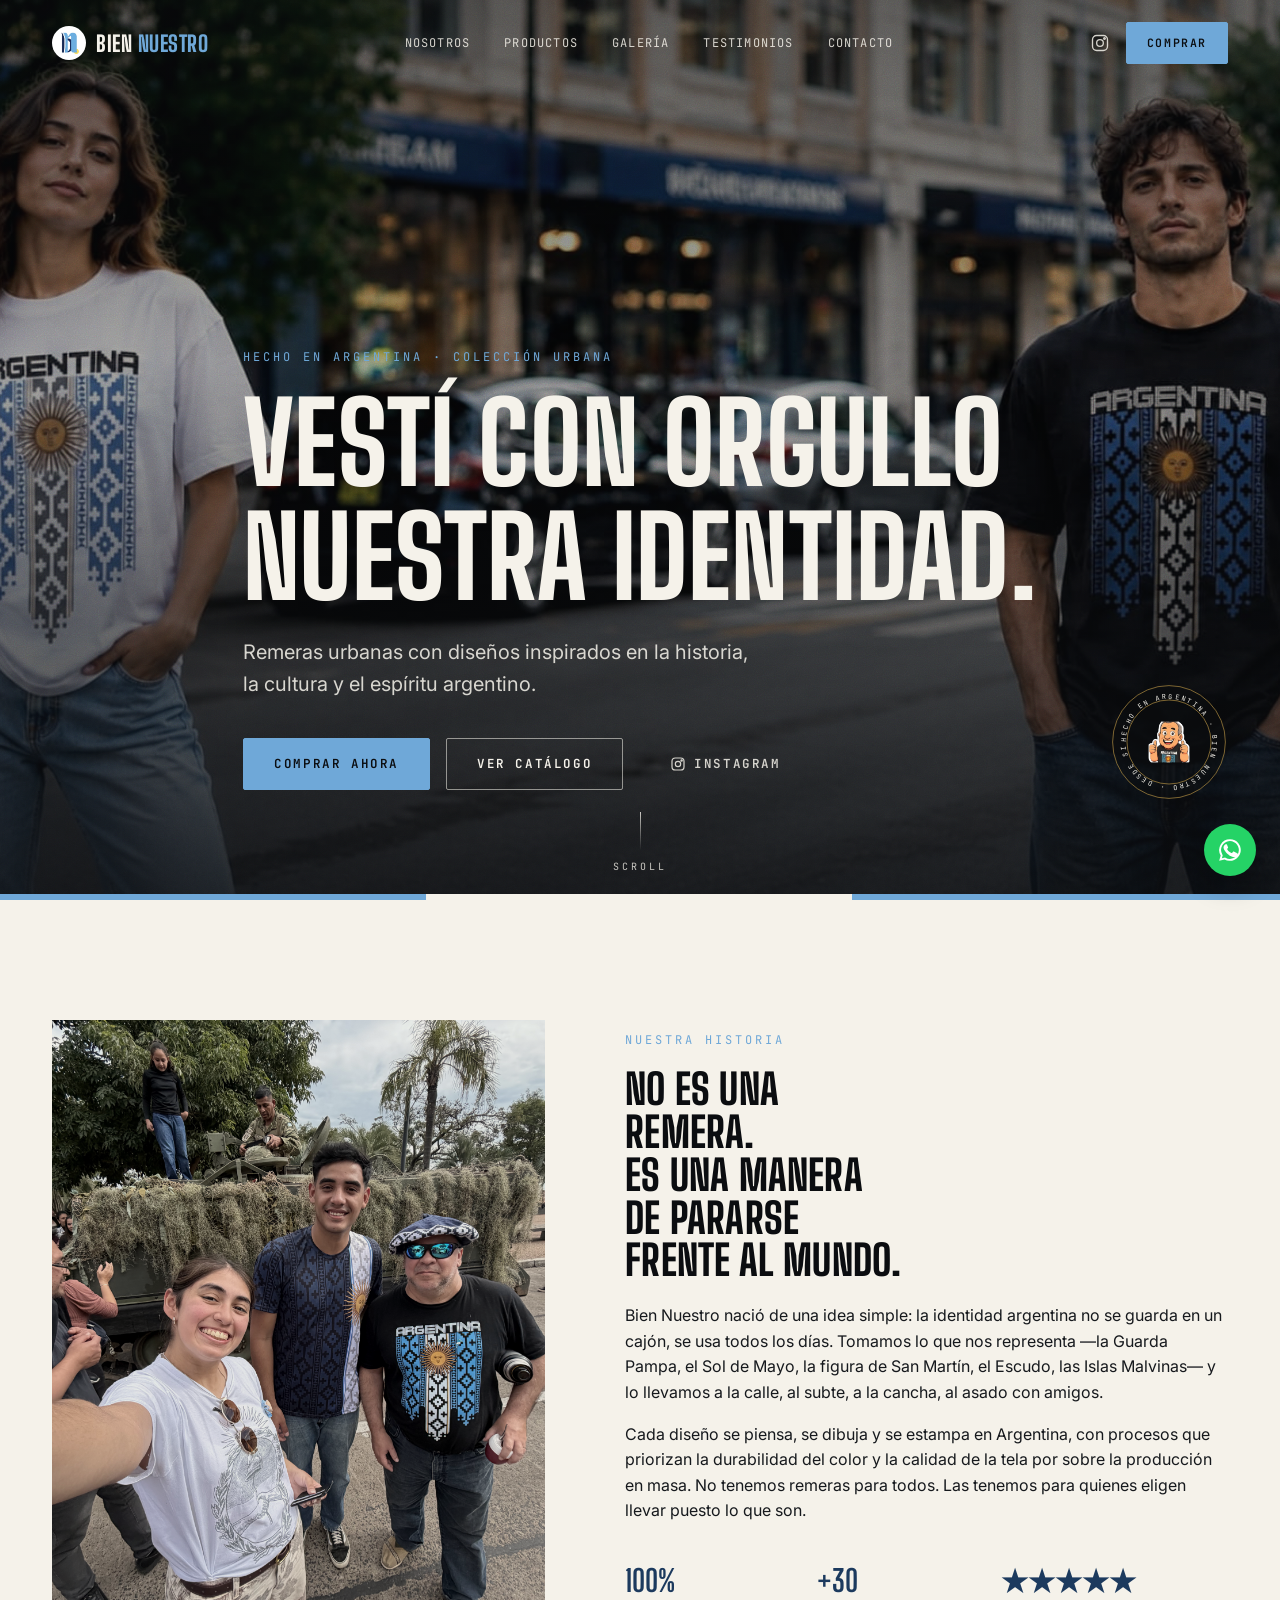
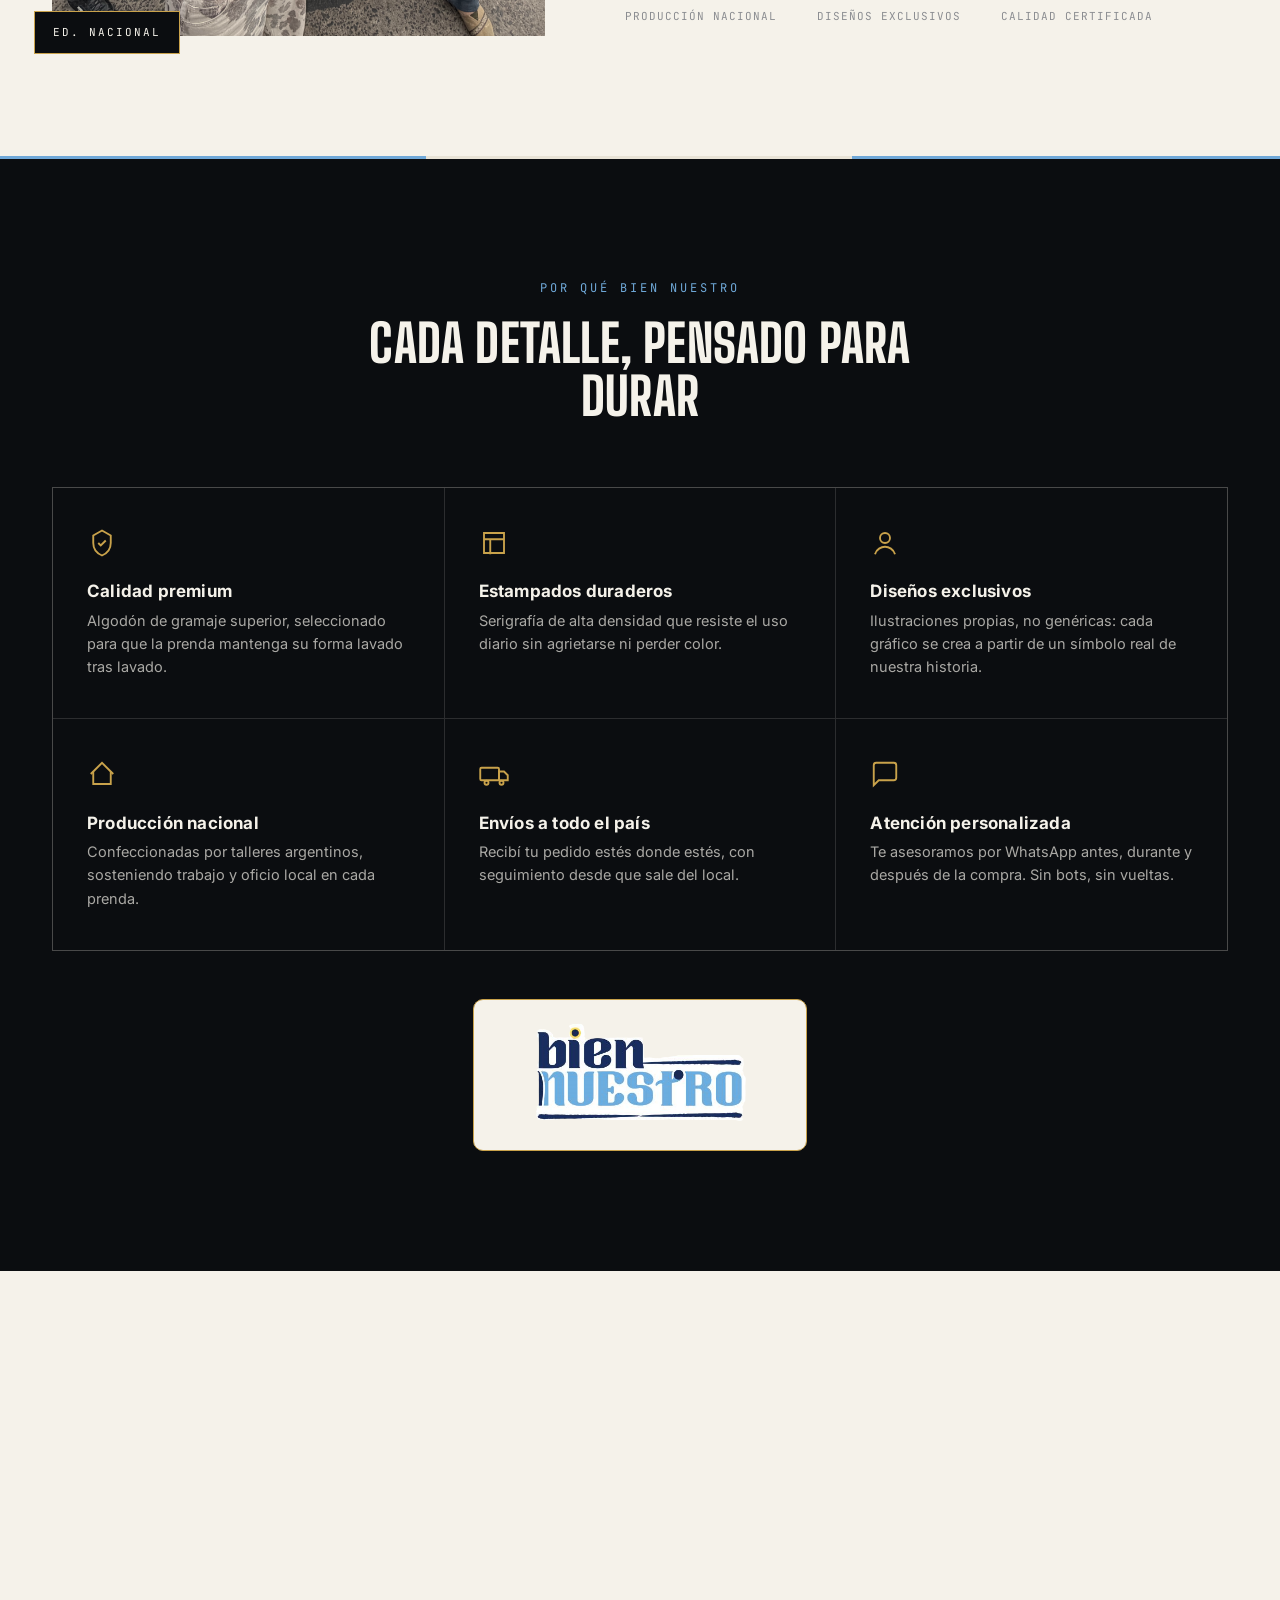
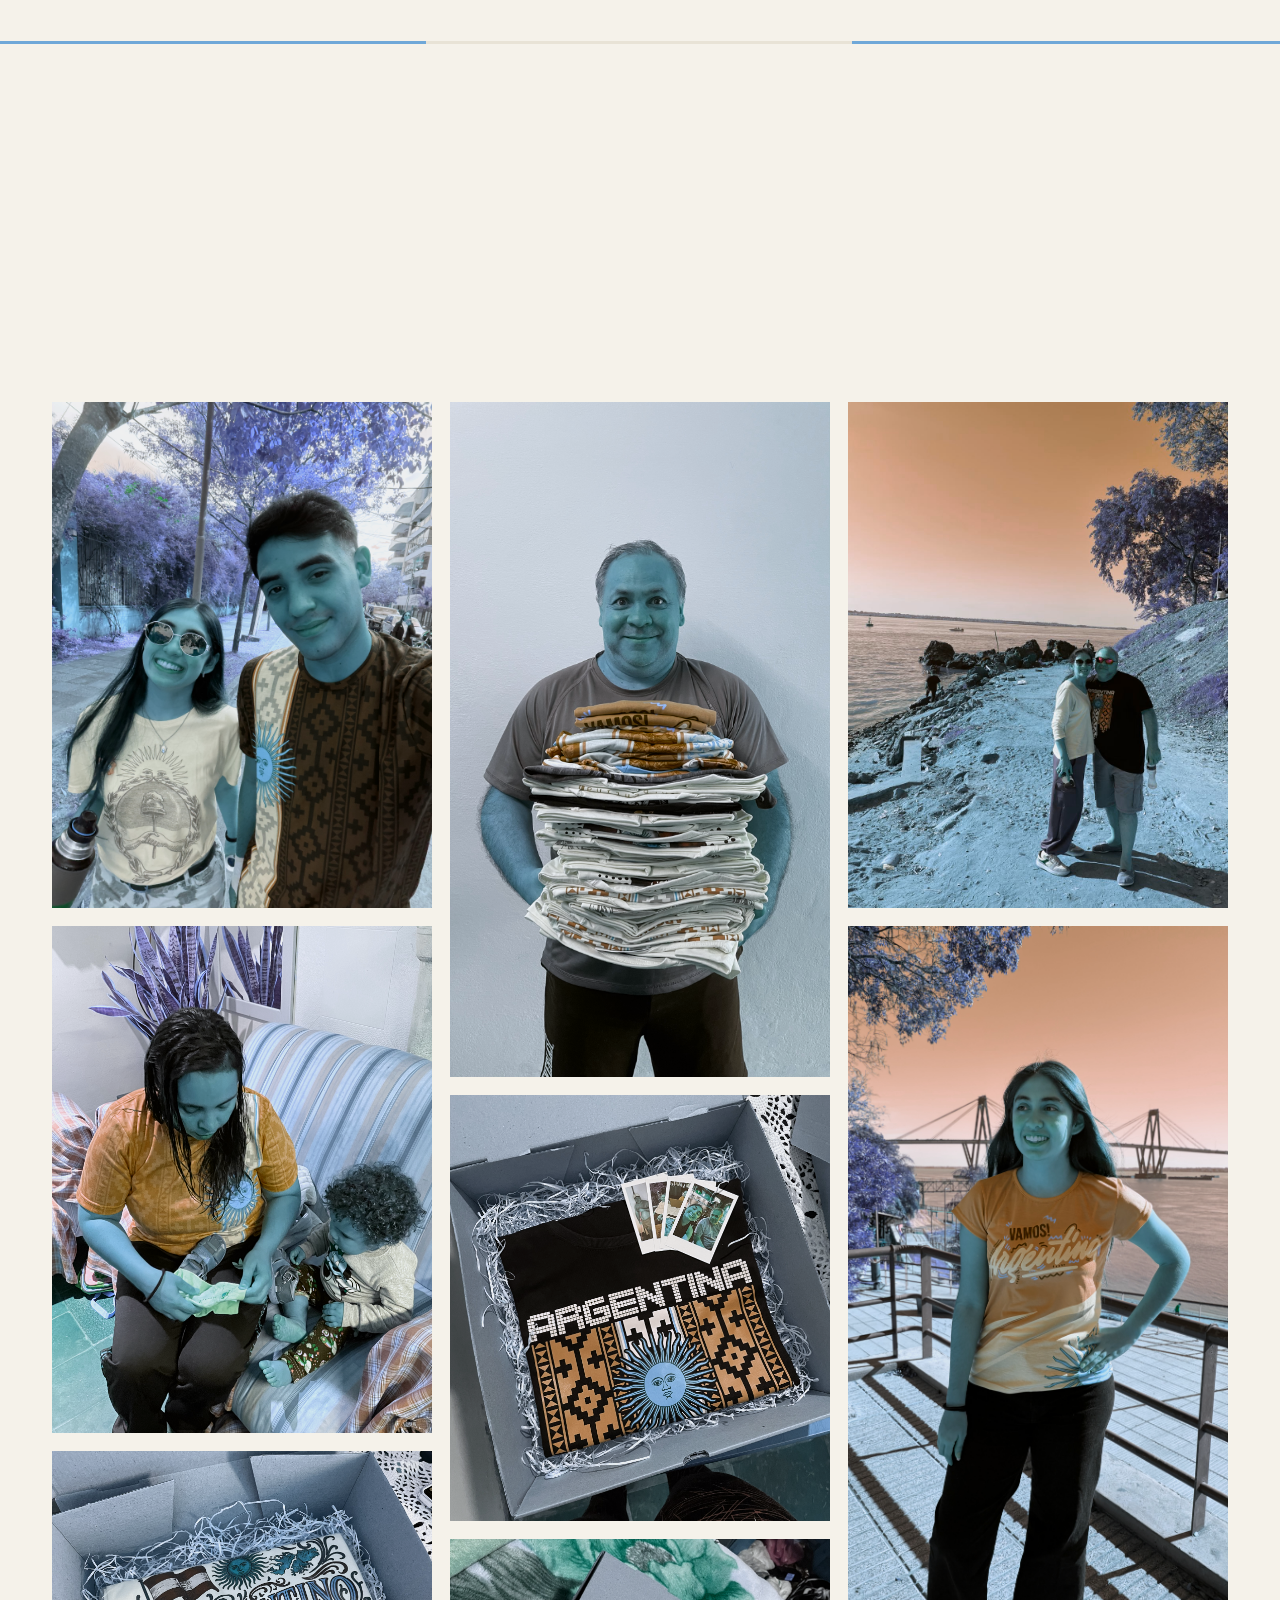
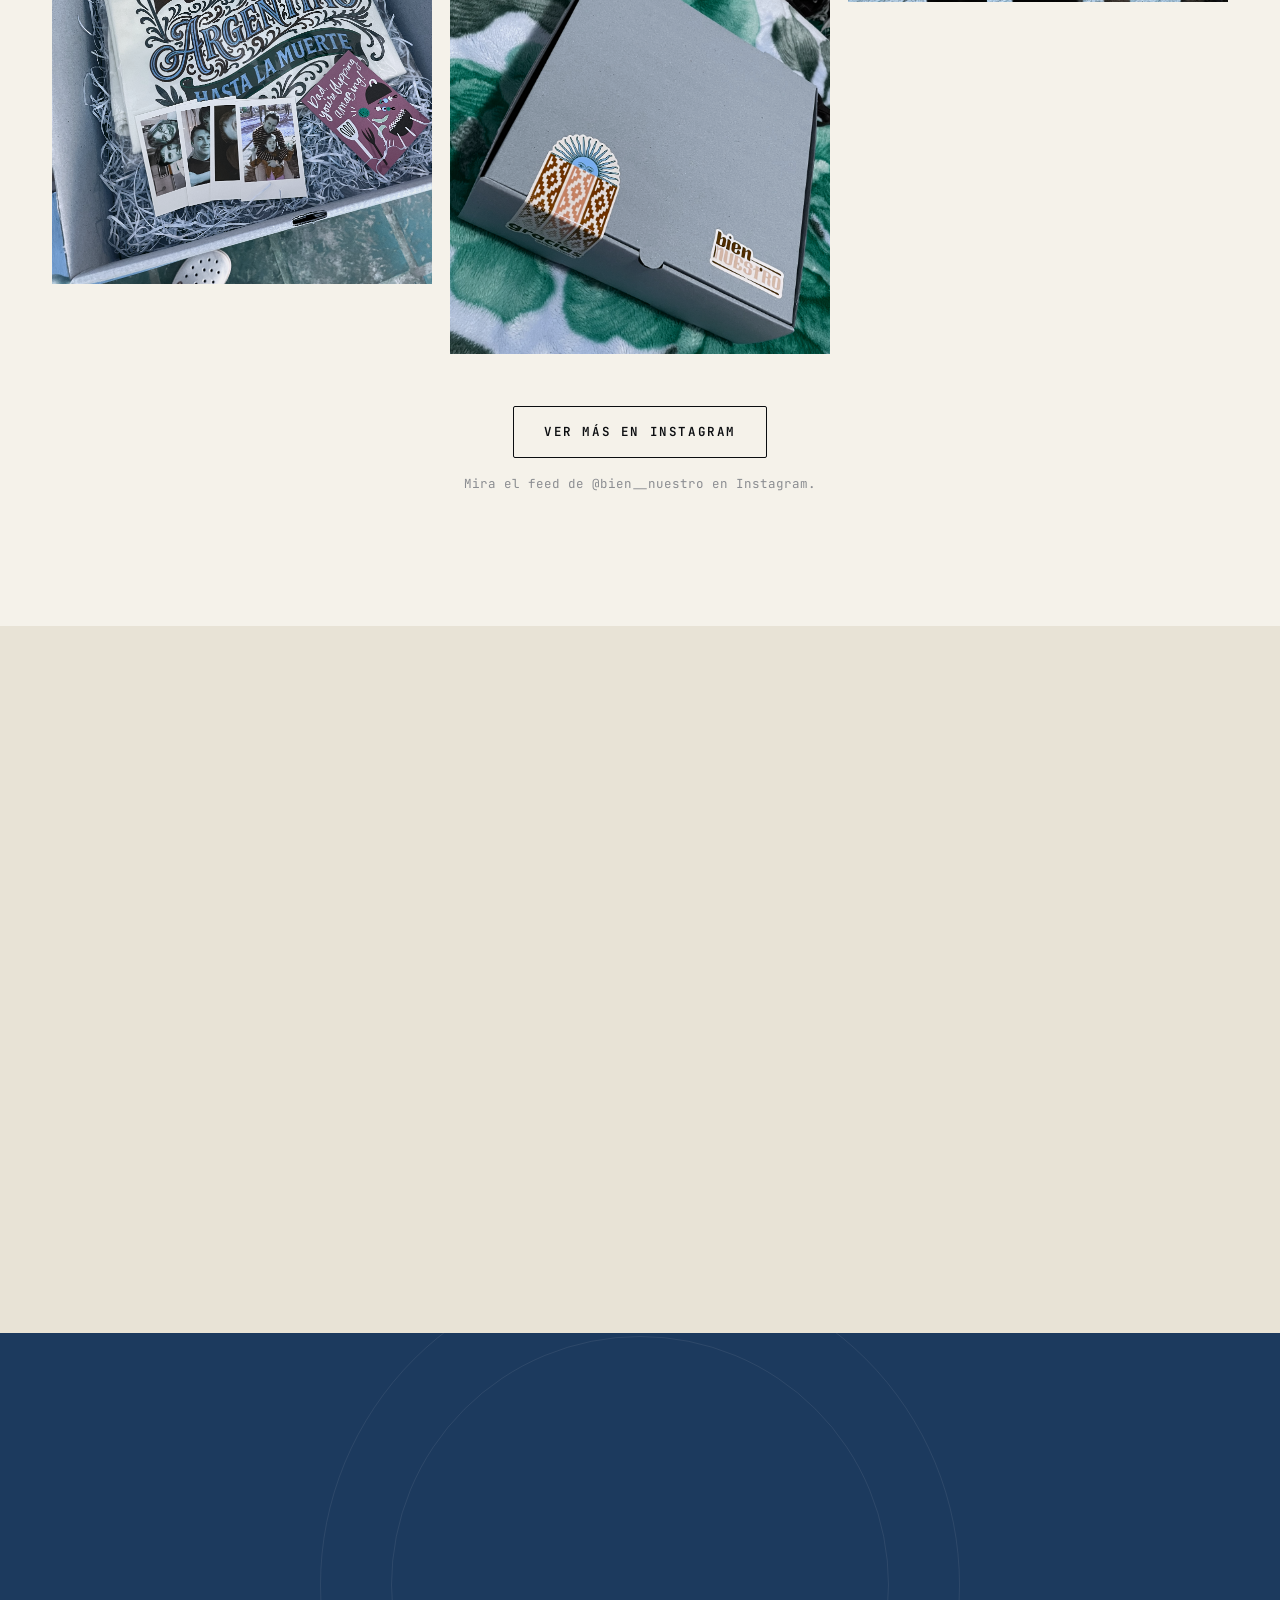
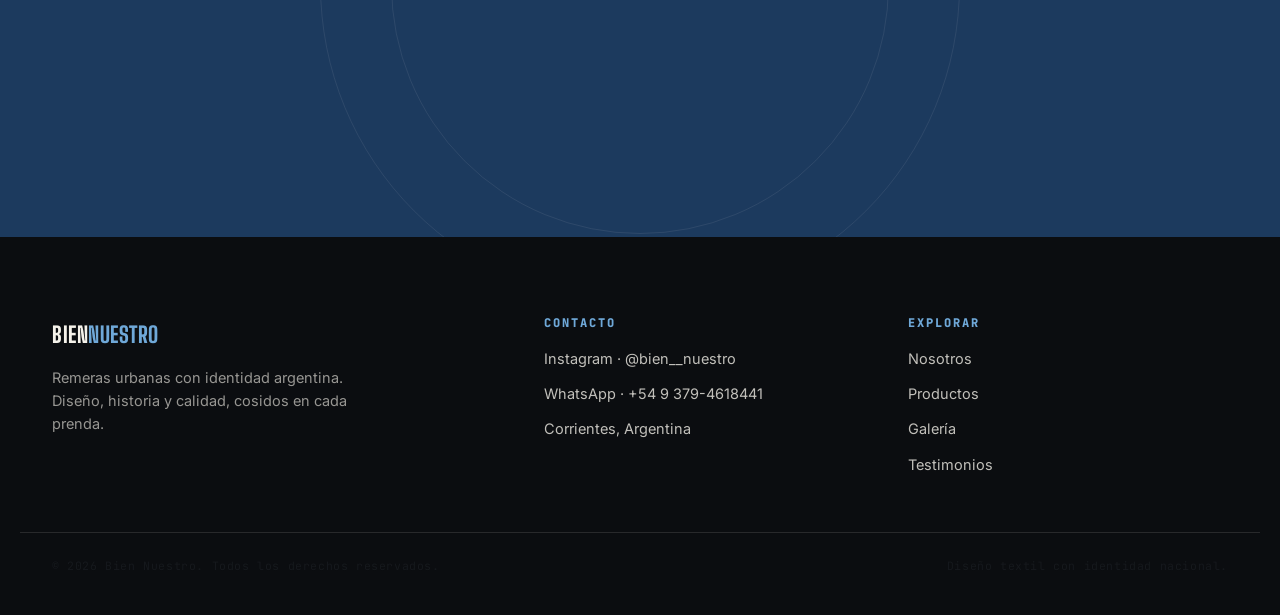
==== commit 50e9ffbc: "Cambios en titulos de imagenes" ====
--- a/bien.html
+++ b/bien.html
@@ -236,8 +236,8 @@
       </div>
       <div class="section-head center logo-frame-wrap">
         <div class="logo-frame">
-        <img src="./Images/bien_nuestro.png" alt="Bien Nuestro">
-      </div>
+          <img src="./Images/bien_nuestro.png" alt="Bien Nuestro">
+        </div>
       </div>
     </section>
 
@@ -349,21 +349,20 @@
 
         <div class="masonry" id="masonry">
           <img src="./Images/IMG_5210.jpg" alt="Comunidad Bien Nuestro en la calle" loading="lazy">
-          <img src="./Images/IMG_6800.jpg" alt="Detalle de remera con diseño patrio" loading="lazy">
+          <img src="./Images/IMG_6800.jpg" alt="Felicidad de tener muchas remeras" loading="lazy">
           <img src="./Images/IMG_6622.jpg" alt="Look urbano con remera Bien Nuestro" loading="lazy">
-          <img src="./Images/IMG_2689.jpg" alt="Mural con identidad argentina en Buenos Aires" loading="lazy">
-          <img src="./Images/IMG_6455.jpg" alt="Grupo de amigos usando remeras Bien Nuestro" loading="lazy">
+          <img src="./Images/IMG_2689.jpg" alt="Haciendo de mamá con una hermosa remera" loading="lazy">
+          <img src="./Images/IMG_6455.jpg" alt="Packagin de regalo de dias especiales" loading="lazy">
           <img src="./Images/IMG_8523.jpg" alt="Estilo urbano callejero con identidad nacional" loading="lazy">
-          <img src="./Images/IMG_9530.jpeg" alt="Retrato urbano con remera de diseño argentino" loading="lazy">
-          <img src="./Images/IMG_5684.jpg" alt="Arquitectura de San Telmo, Buenos Aires" loading="lazy">
+          <img src="./Images/IMG_9530.jpeg" alt="Packagin de regalo de dias especiales" loading="lazy">
+          <img src="./Images/IMG_5684.jpg" alt="Packagin de regalo de dias especiales" loading="lazy">
         </div>
 
         <div class="galeria-cta reveal">
           <a href="https://instagram.com/bien__nuestro" target="_blank" rel="noopener" class="btn btn-outline-dark">
             Ver más en Instagram
           </a>
-          <p class="galeria-note">Conectá tu feed real de @bien__nuestro reemplazando estas imágenes por la API de
-            Instagram Basic Display o un plugin de feed embebido.</p>
+          <p class="galeria-note">Mira el feed de @bien__nuestro en Instagram.</p>
         </div>
       </div>
     </section>
